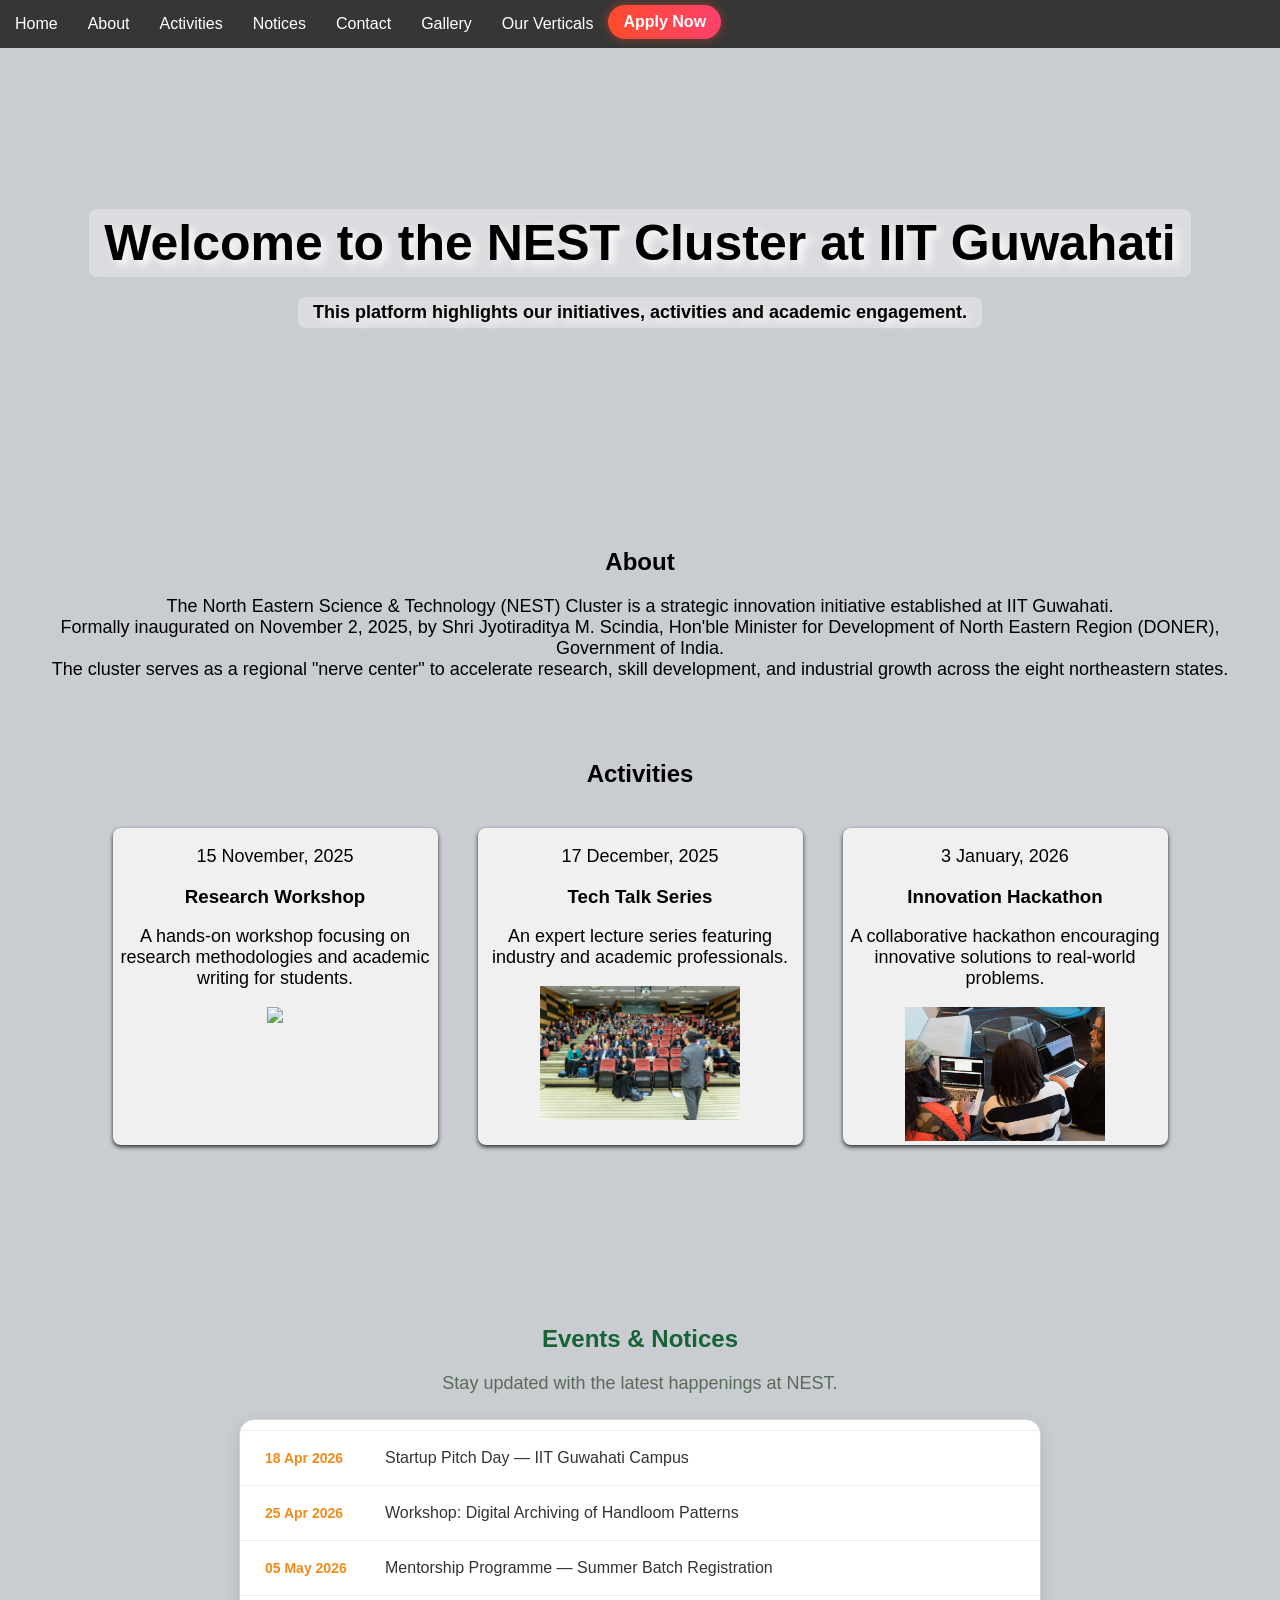
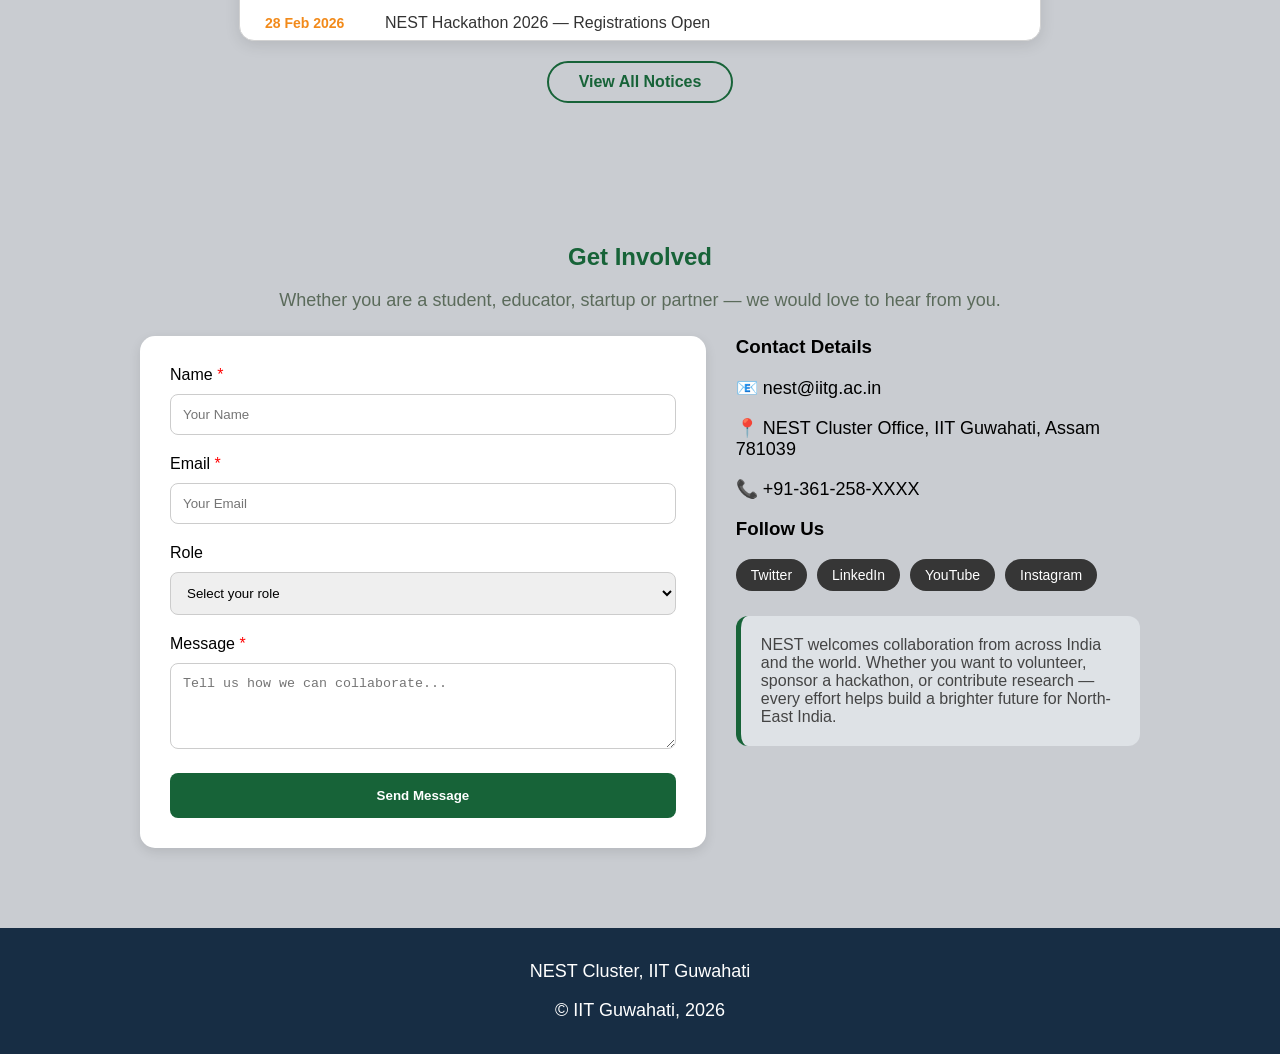
==== index.html @ 66fb21bc "Added Verticals page." ====
<!DOCTYPE html>
<html lang="en">

<head>
    <meta charset="UTF-8">
    <meta name="viewport" content="width=device-width, initial-scale=1.0">
    <title>NEST Cluster IIT Guwahati</title>
    <link rel="stylesheet" href="styles.css">
</head>

<body>
    <nav class="navbar">
        <ul>
            <li><a href="#home">Home</a></li>
            <li><a href="#about">About</a></li>
            <li><a href="#activities">Activities</a></li>
            <li><a href="#events-notices">Notices</a></li>
            <li><a href="#contact">Contact</a></li>
            <li><a href="gallery.html">Gallery</a></li>
            <li><a href="verticals.html">Our Verticals</a></li>
            <li><a href="apply.html" class="shining-nav-item">Apply Now</a></li>
        </ul>
    </nav>

    <div class="main">
        <section id="home">
            <h1 class="text-highlight">Welcome to the NEST Cluster at IIT Guwahati</h1>
            <p class="text-highlight">This platform highlights our initiatives, activities and academic engagement.</p>
        </section>

        <section id="about">
            <h2>About</h2>
            <p>The North Eastern Science & Technology (NEST) Cluster is a strategic innovation initiative established at
                IIT Guwahati. <br>Formally inaugurated on November 2, 2025, by Shri Jyotiraditya M. Scindia, Hon'ble
                Minister for Development of North Eastern Region (DONER), Government of India. <br>The cluster serves as
                a regional "nerve center" to accelerate research, skill development, and industrial growth across the
                eight northeastern states.</p>
        </section>

        <section id="activities">
            <h2>Activities</h2>
            <div class="card-container">
                <div class="card">
                    <p class="date">15 November, 2025</p>
                    <h3>Research Workshop</h3>
                    <p>A hands-on workshop focusing on research methodologies and academic writing for students.</p>
                    <img src="Images/research.jpg" class="photos">
                </div>

                <div class="card">
                    <p class="date">17 December, 2025</p>
                    <h3>Tech Talk Series</h3>
                    <p> An expert lecture series featuring industry and academic professionals.</p>
                    <img src="Images/tech-talk.jpg" class="photos">
                </div>

                <div class="card">
                    <p class="date">3 January, 2026</p>
                    <h3>Innovation Hackathon</h3>
                    <p>A collaborative hackathon encouraging innovative solutions to real-world problems.</p>
                    <img src="Images/hackathon.jpg" class="photos">
                </div>
            </div>
        </section>

        <section id="events-notices">
            <h2 style="color: #176338;">Events & Notices</h2>
            <p class="section-subtitle">Stay updated with the latest happenings at NEST.</p>

            <div class="notice-viewport">
                <ul class="notice-list-modern" id="scrolling-notices">
                    <li>
                        <span class="notice-date">10 Apr 2026</span>
                        <span class="notice-text">Scholarship for NE Students — Apply Now</span>
                    </li>
                    <li>
                        <span class="notice-date">18 Apr 2026</span>
                        <span class="notice-text">Startup Pitch Day — IIT Guwahati Campus</span>
                    </li>
                    <li>
                        <span class="notice-date">25 Apr 2026</span>
                        <span class="notice-text">Workshop: Digital Archiving of Handloom Patterns</span>
                    </li>
                    <li>
                        <span class="notice-date">05 May 2026</span>
                        <span class="notice-text">Mentorship Programme — Summer Batch Registration</span>
                    </li>
                    <li>
                        <span class="notice-date">28 Feb 2026</span>
                        <span class="notice-text">NEST Hackathon 2026 — Registrations Open</span>
                    </li>
                    <li>
                        <span class="notice-date">15 Mar 2026</span>
                        <span class="notice-text">Tech Talk: IoT for Flood Monitoring in Assam</span>
                    </li>
                </ul>
            </div>
            <a href="notices.html" class="primary-outline-btn">View All Notices</a>
        </section>

        <section id="contact">
            <h2 style="color: #176338;">Get Involved</h2>
            <p class="section-subtitle">Whether you are a student, educator, startup or partner — we would love to hear from you.</p>
            
            <div class="contact-grid">
                <form class="contact-form" onsubmit="handleContactSubmit(event)">
                    <label>Name <span style="color:red;">*</span></label>
                    <input type="text" name="name" required placeholder="Your Name" />

                    <label>Email <span style="color:red;">*</span></label>
                    <input type="email" name="email" required placeholder="Your Email" />

                    <label>Role</label>
                    <select name="role" required>
                        <option value="">Select your role</option>
                        <option>Student</option>
                        <option>Educator</option>
                        <option>NGO / Community</option>
                        <option>Startup</option>
                        <option>Government</option>
                    </select>

                    <label>Message <span style="color:red;">*</span></label>
                    <textarea name="message" rows="4" required placeholder="Tell us how we can collaborate..."></textarea>

                    <button type="submit" class="primary-btn">Send Message</button>
                    <p id="contact-success" class="contact-success" style="display:none;">
                        Thank you! We will get back to you soon.
                    </p>
                </form>

                <div class="contact-info">
                    <h3>Contact Details</h3>
                    <p>📧 nest@iitg.ac.in</p>
                    <p>📍 NEST Cluster Office, IIT Guwahati, Assam 781039</p>
                    <p>📞 +91-361-258-XXXX</p>

                    <h3>Follow Us</h3>
                    <div class="social-buttons">
                        <a href="#" class="chip">Twitter</a>
                        <a href="#" class="chip">LinkedIn</a>
                        <a href="#" class="chip">YouTube</a>
                        <a href="#" class="chip">Instagram</a>
                    </div>

                    <div class="contact-note">
                        NEST welcomes collaboration from across India and the world. Whether you want to volunteer, sponsor a hackathon, or contribute research — every effort helps build a brighter future for North-East India.
                    </div>
                </div>
            </div>
        </section>
    </div>

    <footer>
        <p>NEST Cluster, IIT Guwahati</p>
        <p>© IIT Guwahati, 2026</p>
    </footer>

    <script>
        // Form Logic
        function handleContactSubmit(event) {
            event.preventDefault();
            document.getElementById('contact-success').style.display = 'block';
            event.target.reset();
        }

        // Scroll Logic
        const noticeList = document.getElementById('scrolling-notices');
        let scrollPos = 0;

        function scrollNotices() {
            scrollPos++;
            if (scrollPos >= noticeList.firstElementChild.offsetHeight) {
                noticeList.appendChild(noticeList.firstElementChild);
                scrollPos = 0;
            }
            noticeList.style.transform = `translateY(-${scrollPos}px)`;
            requestAnimationFrame(scrollNotices);
        }
        
        // Start scrolling after 1 second
        setTimeout(scrollNotices, 1000);
    </script>
</body>

</html>
---- styles.css ----
/* --- ORIGINAL THEME --- */
body {
    margin: 0;
    padding: 0;
    text-align: center;
    background-color: #C9CCD1;
    font-family: 'Gill Sans', 'Gill Sans MT', Calibri, 'Trebuchet MS', sans-serif;
}

.navbar ul {
    list-style-type: none;
    background-color: #363636;
    padding: 0;
    margin: 0;
    overflow: hidden;
}

.navbar a {
    color: white;
    text-decoration: none;
    padding: 15px;
    display: block;
    text-align: center;
}

.navbar a:hover {
    background-color: black;
}

.navbar li {
    float: left;
}

html {
    scroll-behavior: smooth;
}

h1 {
    font-size: 50px;
}

.main {
    margin: 20px
}

/* --- CARDS --- */
.card-container {
    display: flex;
    justify-content: center;
    flex-wrap: wrap;
    margin-top: 10px;
}

.card {
    width: 325px;
    background-color: #f0f0f0;
    border-radius: 8px;
    overflow: hidden;
    box-shadow: 0px 2px 4px rgba(0, 0, 0, 0.8);
    margin: 20px;
}

.photos {
    width: 200px;
}

#home {
    background-image: url("https://encrypted-tbn0.gstatic.com/images?q=tbn:ANd9GcS9HWuHs7RYgUCAT8Gw0vcCjQLKHN6cY7HfRg&s");
    background-size: cover;
    width: 100%;
    height: 400px;
    text-shadow: 5px 4px 8px white;
    font-weight: bolder;
    display: flex;
    flex-direction: column;
    justify-content: center;
}

footer {
    background-color: #172d44;
    color: white;
    padding: 15px 0;
    margin-top: 40px;
}

.text-highlight {
    background: rgba(255, 255, 255, 0.3);
    border-radius: 8px;
    width: fit-content;
    margin: 10px auto;
    padding: 5px 15px;
}

section {
    margin-bottom: 80px;
}

p {
    font-size: 18px;
}

/* --- SHINING BUTTON --- */
.shining-nav-item {
    background: linear-gradient(90deg, #ff4b2b, #ff416c);
    color: white !important;
    padding: 8px 15px !important;
    border-radius: 20px;
    font-weight: bold;
    position: relative;
    overflow: hidden;
    display: inline-block;
    box-shadow: 0 0 10px rgba(255, 75, 43, 0.5);
    margin-top: 5px;
}

.shining-nav-item::after {
    content: "";
    position: absolute;
    top: -50%;
    left: -100%;
    width: 50%;
    height: 200%;
    background: rgba(255, 255, 255, 0.6);
    transform: rotate(30deg);
    animation: nav-shine 2.5s infinite;
}

@keyframes nav-shine {
    0% { left: -100%; }
    20% { left: 150%; }
    100% { left: 150%; }
}

/* --- SCROLLING NOTICE BOARD --- */
#events-notices {
    padding: 60px 20px;
}

.section-subtitle {
    color: #5b6b5b;
    margin-bottom: 25px;
}

.notice-viewport {
    max-width: 800px;
    height: 220px;
    margin: 0 auto;
    background: white;
    border-radius: 15px;
    overflow: hidden;
    border: 1px solid #d1d1d1;
    box-shadow: 0 4px 15px rgba(0,0,0,0.1);
}

.notice-list-modern {
    list-style: none;
    margin: 0;
    padding: 0;
}

.notice-list-modern li {
    display: flex;
    padding: 18px 25px;
    border-bottom: 1px solid #f0f0f0;
    align-items: center;
}

.notice-date {
    min-width: 100px;
    font-weight: bold;
    color: #f28a1a;
    font-size: 14px;
    text-align: left;
}

.notice-text {
    flex: 1;
    text-align: left;
    color: #333;
    margin-left: 20px;
}

.primary-outline-btn {
    display: inline-block;
    margin-top: 20px;
    padding: 10px 30px;
    border: 2px solid #176338;
    color: #176338;
    text-decoration: none;
    border-radius: 25px;
    font-weight: bold;
    transition: 0.3s;
}

.primary-outline-btn:hover {
    background: #176338;
    color: white;
}

/* --- MODERN CONTACT GRID --- */
.contact-grid {
    max-width: 1000px;
    margin: 0 auto;
    display: grid;
    grid-template-columns: 1.4fr 1fr;
    gap: 30px;
    text-align: left;
}

@media (max-width: 768px) {
    .contact-grid { grid-template-columns: 1fr; }
}

.contact-form {
    background: white;
    padding: 30px;
    border-radius: 15px;
    box-shadow: 0 4px 12px rgba(0,0,0,0.1);
}

.contact-form input, .contact-form select, .contact-form textarea {
    width: 100%;
    padding: 12px;
    margin: 10px 0 20px 0;
    border: 1px solid #ccc;
    border-radius: 8px;
    box-sizing: border-box;
}

.primary-btn {
    width: 100%;
    padding: 15px;
    background: #176338;
    color: white;
    border: none;
    border-radius: 8px;
    font-weight: bold;
    cursor: pointer;
}

.contact-info h3 { margin-top: 0; }

.social-buttons { display: flex; gap: 10px; margin: 15px 0; flex-wrap: wrap; }

.chip {
    padding: 8px 15px;
    background: #363636;
    color: white;
    border-radius: 20px;
    text-decoration: none;
    font-size: 14px;
}

.contact-note {
    background: #dee2e6;
    padding: 20px;
    border-radius: 12px;
    margin-top: 25px;
    border-left: 5px solid #176338;
    color: #444;
}
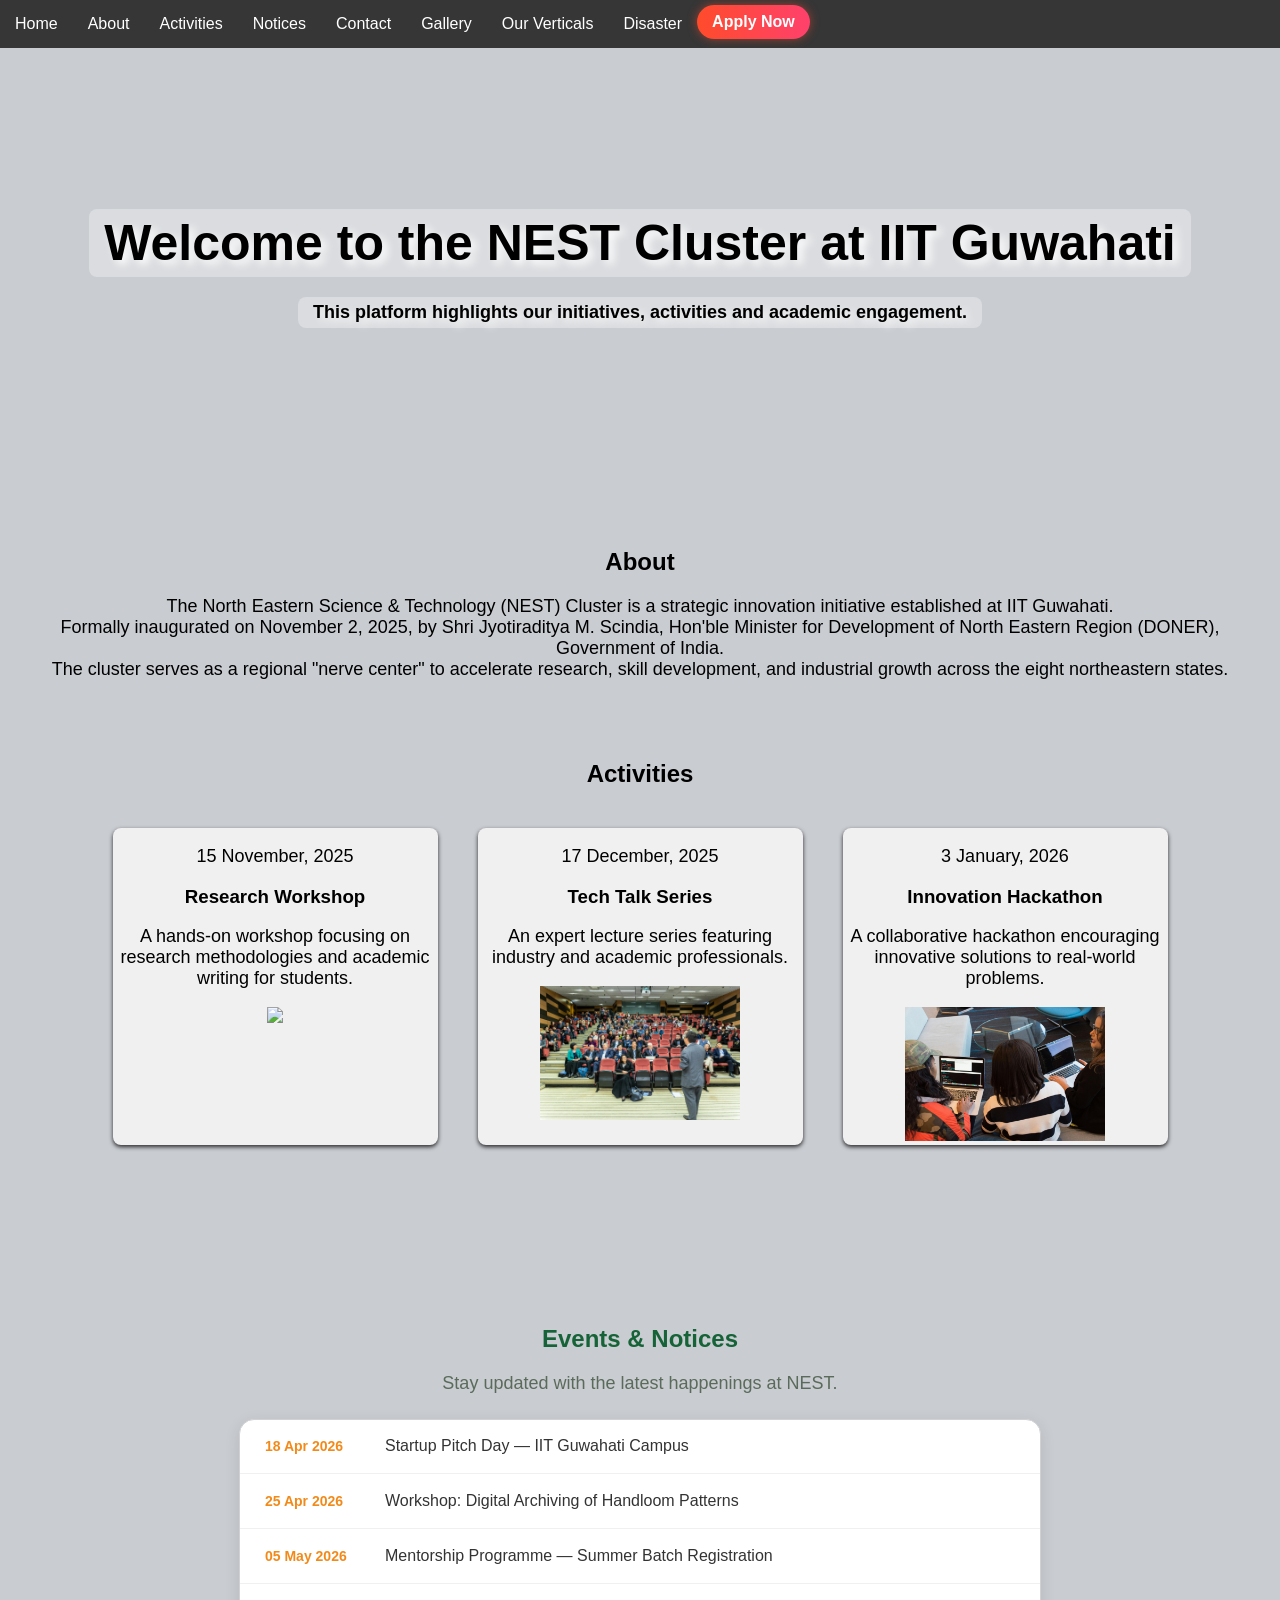
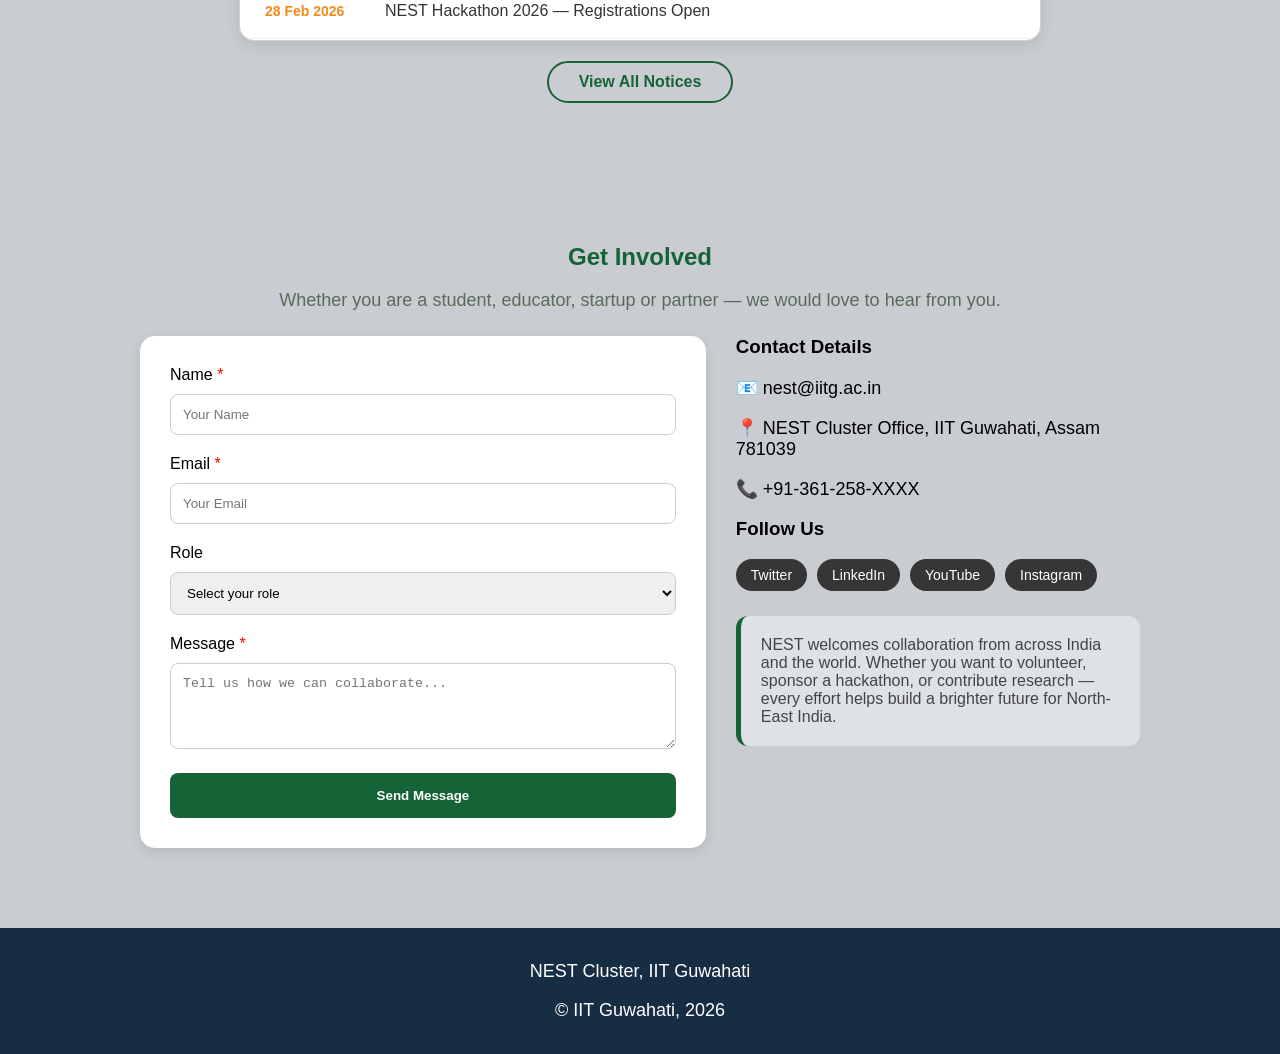
==== commit ec385b5d: "Added Disaster page" ====
--- a/index.html
+++ b/index.html
@@ -18,6 +18,7 @@
             <li><a href="#contact">Contact</a></li>
             <li><a href="gallery.html">Gallery</a></li>
             <li><a href="verticals.html">Our Verticals</a></li>
+            <li><a href="disaster.html">Disaster</a></li>
             <li><a href="apply.html" class="shining-nav-item">Apply Now</a></li>
         </ul>
     </nav>
@@ -184,3 +185,4 @@
 </body>
 
 </html>
+
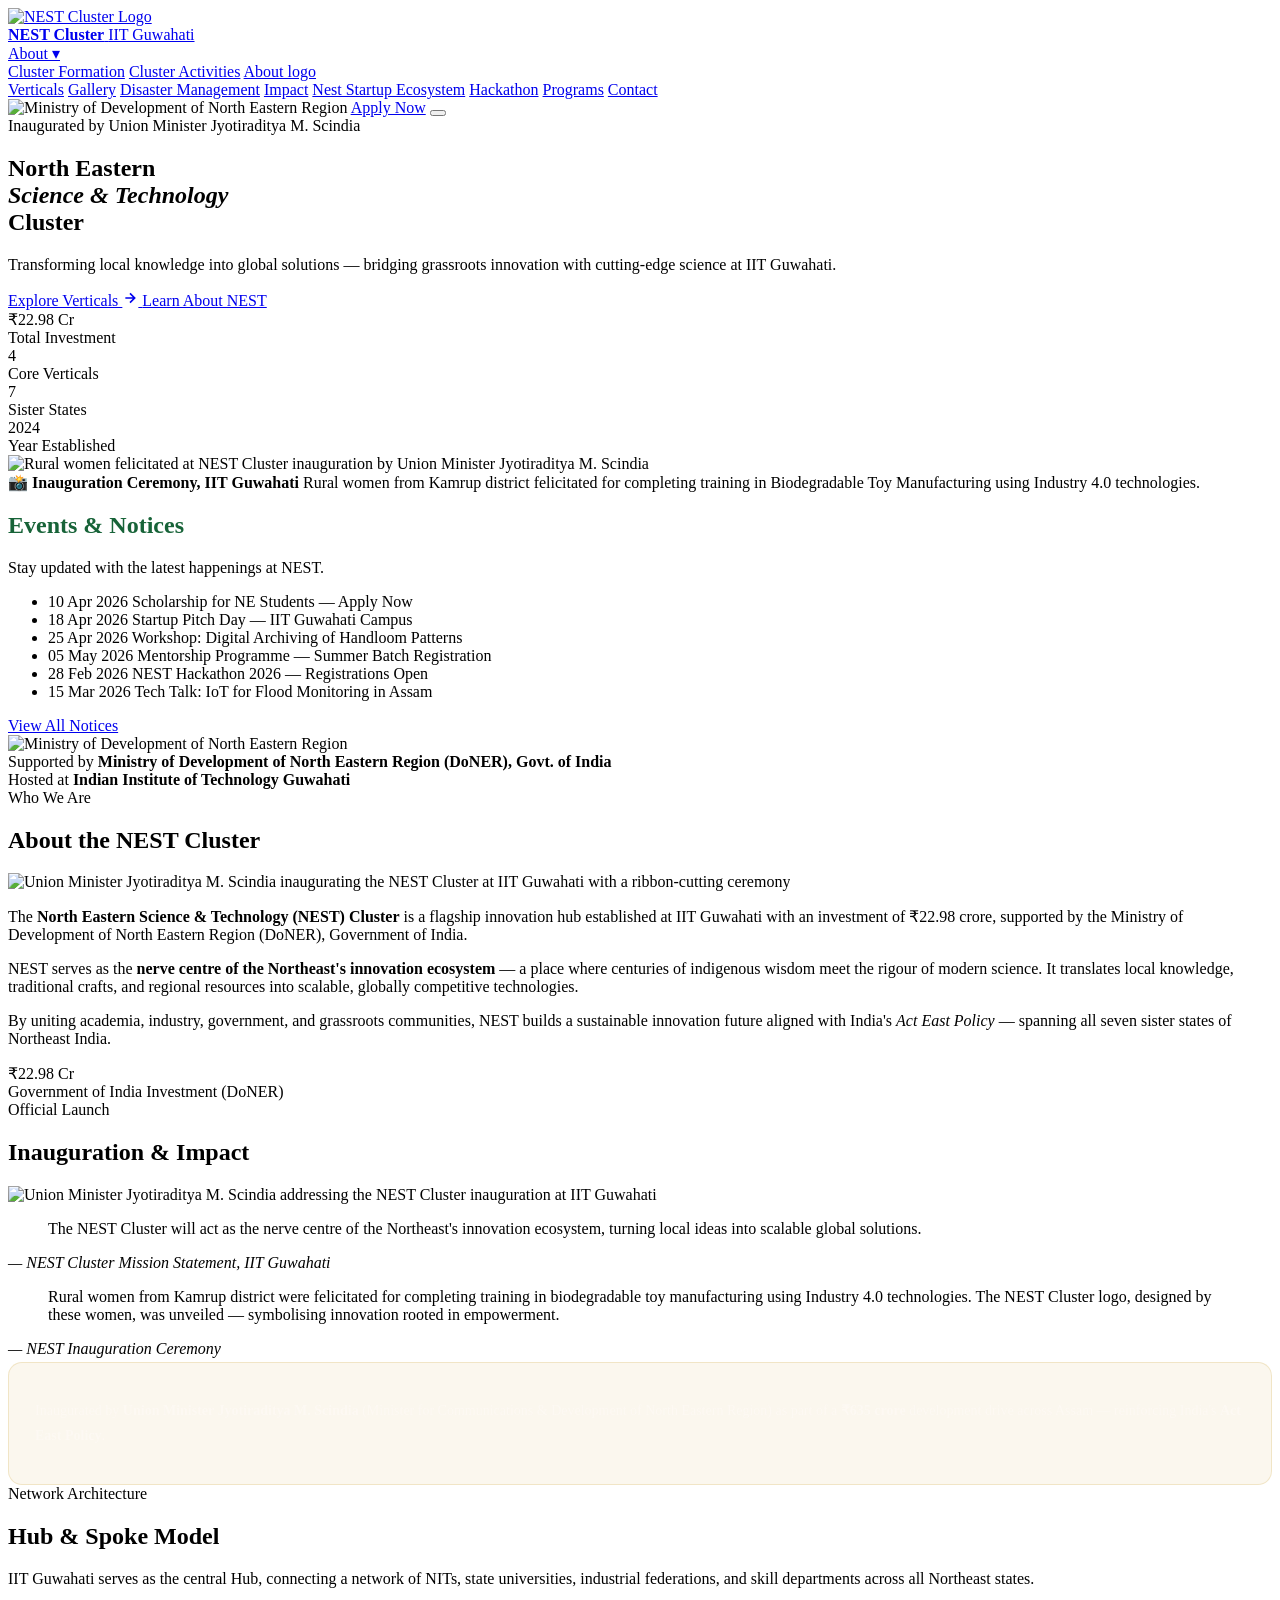
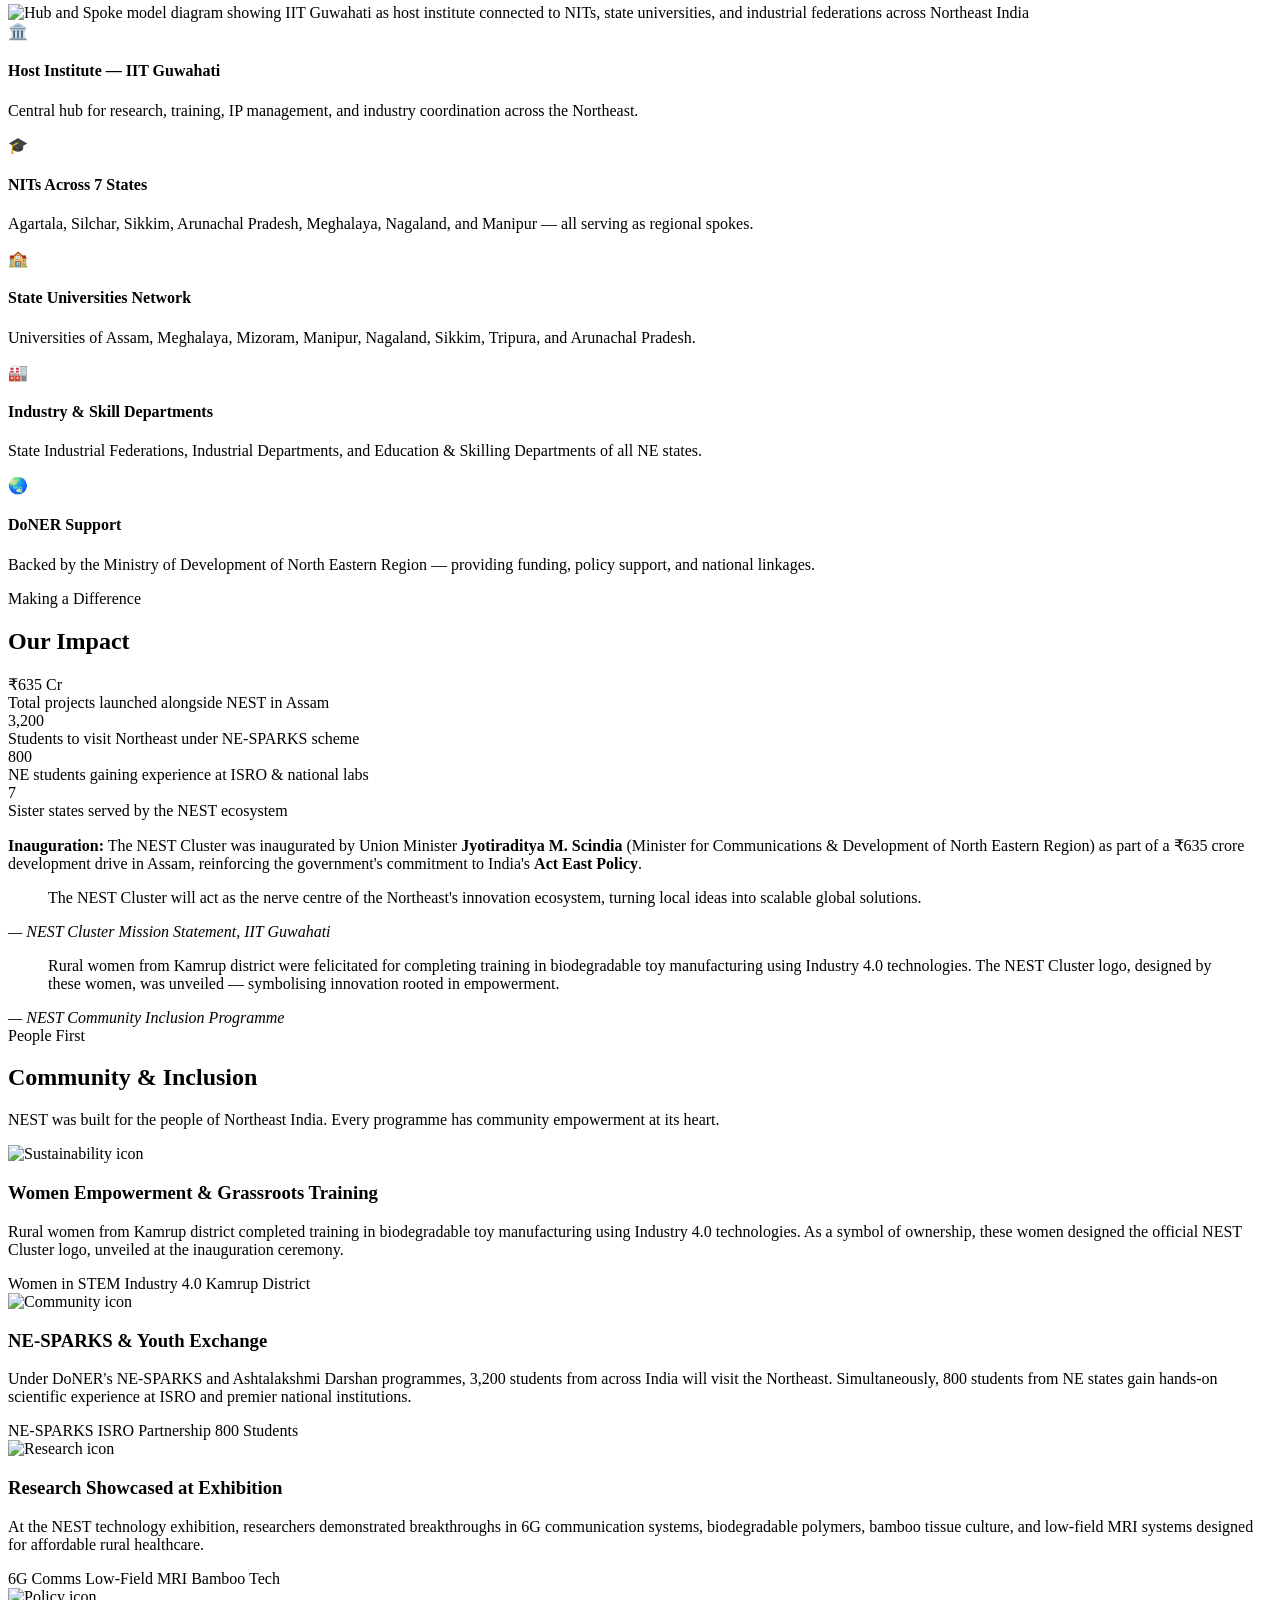
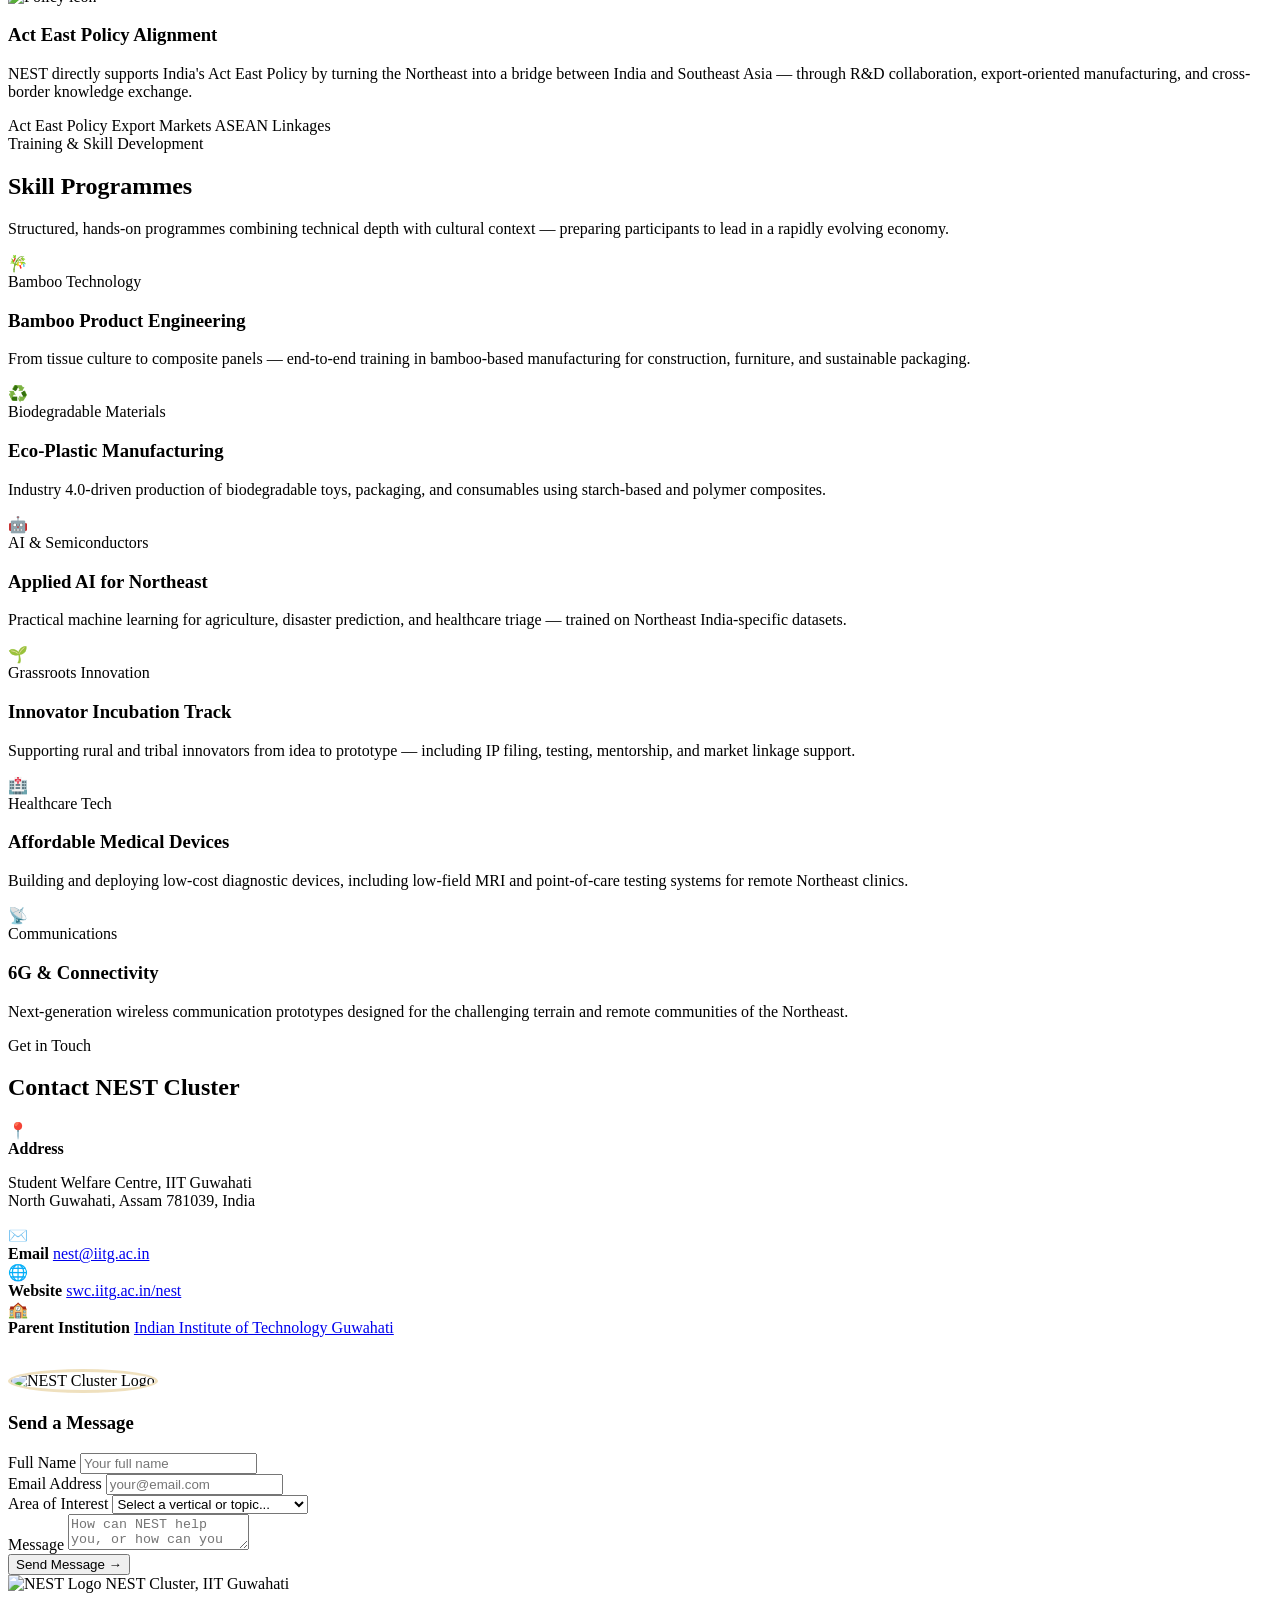
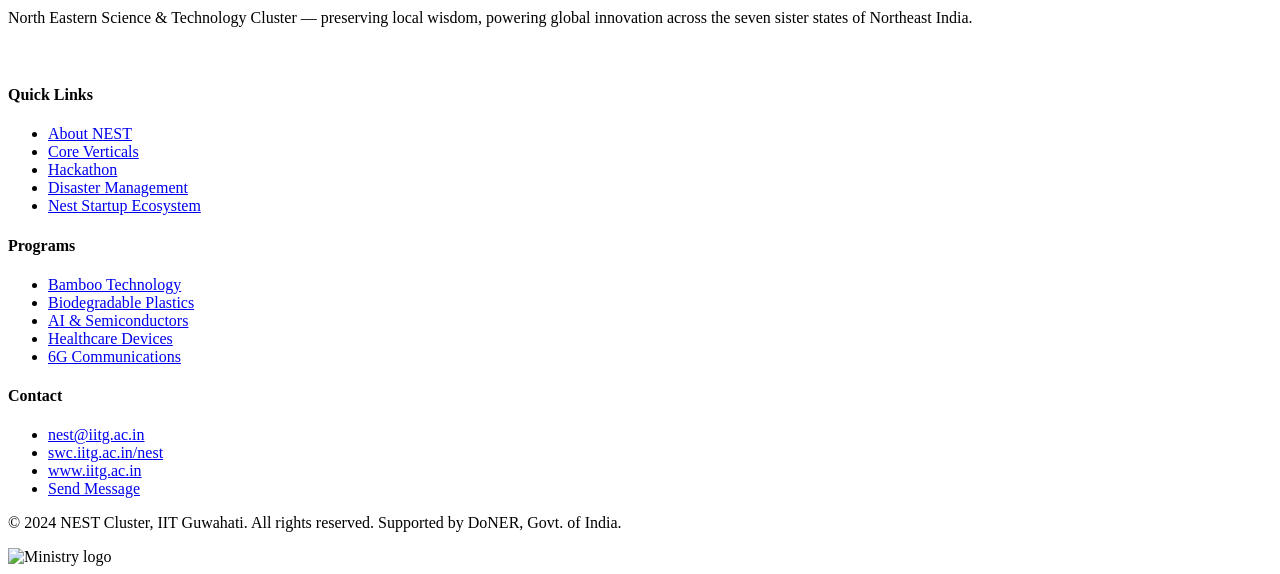
==== commit c5fd2b50: "Update print statement from 'Hello' to 'Goodbye'" ====
--- a/index.html
+++ b/index.html
@@ -1,69 +1,133 @@
 <!DOCTYPE html>
 <html lang="en">
-
 <head>
-    <meta charset="UTF-8">
-    <meta name="viewport" content="width=device-width, initial-scale=1.0">
-    <title>NEST Cluster IIT Guwahati</title>
-    <link rel="stylesheet" href="styles.css">
+  <meta charset="UTF-8"/>
+  <meta name="viewport" content="width=device-width, initial-scale=1.0"/>
+  <title>NEST Cluster | North Eastern Science &amp; Technology Cluster — IIT Guwahati</title>
+  <meta name="description" content="North Eastern Science & Technology (NEST) Cluster at IIT Guwahati — bridging grassroots innovation with cutting-edge science across the seven sister states."/>
+
+  <!-- Fonts -->
+  <link rel="preconnect" href="https://fonts.googleapis.com"/>
+  <link href="https://fonts.googleapis.com/css2?family=Syne:wght@400;500;600;700;800&family=DM+Sans:ital,wght@0,300;0,400;0,500;1,300&display=swap" rel="stylesheet"/>
+
+  <!-- Favicon -->
+  <link rel="icon" type="image/jpeg" href="images/logo.jpg"/>
+
+  <!-- Stylesheet -->
+  <link rel="stylesheet" href="style.css"/>
 </head>
-
 <body>
-    <nav class="navbar">
-        <ul>
-            <li><a href="#home">Home</a></li>
-            <li><a href="#about">About</a></li>
-            <li><a href="#activities">Activities</a></li>
-            <li><a href="#events-notices">Notices</a></li>
-            <li><a href="#contact">Contact</a></li>
-            <li><a href="gallery.html">Gallery</a></li>
-            <li><a href="verticals.html">Our Verticals</a></li>
-            <li><a href="disaster.html">Disaster</a></li>
-            <li><a href="apply.html" class="shining-nav-item">Apply Now</a></li>
-        </ul>
-    </nav>
-
-    <div class="main">
-        <section id="home">
-            <h1 class="text-highlight">Welcome to the NEST Cluster at IIT Guwahati</h1>
-            <p class="text-highlight">This platform highlights our initiatives, activities and academic engagement.</p>
-        </section>
-
-        <section id="about">
-            <h2>About</h2>
-            <p>The North Eastern Science & Technology (NEST) Cluster is a strategic innovation initiative established at
-                IIT Guwahati. <br>Formally inaugurated on November 2, 2025, by Shri Jyotiraditya M. Scindia, Hon'ble
-                Minister for Development of North Eastern Region (DONER), Government of India. <br>The cluster serves as
-                a regional "nerve center" to accelerate research, skill development, and industrial growth across the
-                eight northeastern states.</p>
-        </section>
-
-        <section id="activities">
-            <h2>Activities</h2>
-            <div class="card-container">
-                <div class="card">
-                    <p class="date">15 November, 2025</p>
-                    <h3>Research Workshop</h3>
-                    <p>A hands-on workshop focusing on research methodologies and academic writing for students.</p>
-                    <img src="Images/research.jpg" class="photos">
-                </div>
-
-                <div class="card">
-                    <p class="date">17 December, 2025</p>
-                    <h3>Tech Talk Series</h3>
-                    <p> An expert lecture series featuring industry and academic professionals.</p>
-                    <img src="Images/tech-talk.jpg" class="photos">
-                </div>
-
-                <div class="card">
-                    <p class="date">3 January, 2026</p>
-                    <h3>Innovation Hackathon</h3>
-                    <p>A collaborative hackathon encouraging innovative solutions to real-world problems.</p>
-                    <img src="Images/hackathon.jpg" class="photos">
-                </div>
-            </div>
-        </section>
-
+
+<header class="navbar" id="navbar">
+  <a href="index.html" class="navbar-brand">
+    <img src="images/logo.jpg" alt="NEST Cluster Logo" class="navbar-logo"/>
+    <div class="navbar-title">
+      <strong>NEST Cluster</strong>
+      <span>IIT Guwahati</span>
+    </div>
+  </a>
+
+  <nav class="navbar-links">
+    <div class="dropdown">
+      <a href="about.html" class="dropbtn">About ▾</a>
+      <div class="dropdown-content">
+        <a href="cluster_formation.html">Cluster Formation</a>
+        <a href="cluster_activities.html">Cluster Activities</a>
+        <a href="logo.html">About logo</a>
+      </div>
+    </div>
+    <a href="verticals.html">Verticals</a>
+    <a href="gallery.html">Gallery</a>
+    <a href="disaster.html">Disaster Management</a>
+    <a href="#impact">Impact</a>
+    <a href="nest-startup-ecosystem.html">Nest Startup Ecosystem</a>
+    <a href="nest-hackathon.html">Hackathon</a>
+    <a href="#programs">Programs</a>
+    <a href="#contact">Contact</a>
+  </nav>
+
+  <div class="navbar-actions">
+    <img src="images/banner.png" alt="Ministry of Development of North Eastern Region" class="navbar-ministry"/>
+    <a href="apply.html" class="navbar-apply">Apply Now</a>
+    <button class="hamburger" aria-label="Menu">
+      <span></span><span></span><span></span>
+    </button>
+  </div>
+</header>
+
+<div class="mobile-menu" id="mobile-menu" style="display:none; position:fixed; top:72px; left:0; right:0; background:rgba(13,51,32,0.98); z-index:199; padding:24px; border-bottom:1px solid rgba(201,153,42,0.2);">
+  <nav style="display:flex; flex-direction:column; gap:18px;">
+    <a href="about.html"        style="color:rgba(253,250,245,0.8); font-size:15px; text-decoration:none;">About</a>
+    <a href="verticals.html"    style="color:rgba(253,250,245,0.8); font-size:15px; text-decoration:none;">Verticals</a>
+    <a href="nest-hackathon.html" style="color:rgba(253,250,245,0.8); font-size:15px; text-decoration:none;">Hackathon</a>
+    <a href="disaster.html"    style="color:rgba(253,250,245,0.8); font-size:15px; text-decoration:none;">Disaster Management</a>
+    <a href="nest-startup-ecosystem.html"    style="color:rgba(253,250,245,0.8); font-size:15px; text-decoration:none;">Startup Ecosystem</a>
+    <a href="#programs"     style="color:rgba(253,250,245,0.8); font-size:15px; text-decoration:none;">Programs</a>
+    <a href="#contact"      style="color:rgba(253,250,245,0.8); font-size:15px; text-decoration:none;">Contact</a>
+  </nav>
+</div>
+
+<section class="hero" id="home">
+  <div class="hero-bg"></div>
+  <div class="hero-glow hero-glow--1"></div>
+  <div class="hero-glow hero-glow--2"></div>
+
+  <div class="hero-content container">
+    <!-- Left Text -->
+    <div class="hero-text">
+      <div class="hero-badge">
+        <div class="hero-badge-dot"></div>
+        Inaugurated by Union Minister Jyotiraditya M. Scindia
+      </div>
+
+      <h1>
+        North Eastern<br/>
+        <em>Science &amp; Technology</em><br/>
+        Cluster
+      </h1>
+
+      <p class="hero-sub">
+        Transforming local knowledge into global solutions — bridging grassroots innovation with cutting-edge science at IIT Guwahati.
+      </p>
+
+      <div class="hero-actions">
+        <a href="verticals.html" class="btn btn--primary">
+          Explore Verticals
+          <svg width="16" height="16" viewBox="0 0 24 24" fill="none" stroke="currentColor" stroke-width="2.5"><path d="M5 12h14M12 5l7 7-7 7"/></svg>
+        </a>
+        <a href="about.html" class="btn btn--outline">Learn About NEST</a>
+      </div>
+
+      <div class="hero-stats">
+        <div>
+          <div class="hero-stat-num">₹22.98 Cr</div>
+          <div class="hero-stat-lbl">Total Investment</div>
+        </div>
+        <div>
+          <div class="hero-stat-num">4</div>
+          <div class="hero-stat-lbl">Core Verticals</div>
+        </div>
+        <div>
+          <div class="hero-stat-num">7</div>
+          <div class="hero-stat-lbl">Sister States</div>
+        </div>
+        <div>
+          <div class="hero-stat-num">2024</div>
+          <div class="hero-stat-lbl">Year Established</div>
+        </div>
+      </div>
+    </div>
+        
+
+
+    <div class="hero-image-panel">
+      <img src="images/hero-bg.jpg" alt="Rural women felicitated at NEST Cluster inauguration by Union Minister Jyotiraditya M. Scindia" class="hero-inauguration-img"/>
+      <div class="hero-img-caption">
+        <strong>📸 Inauguration Ceremony, IIT Guwahati</strong>
+        Rural women from Kamrup district felicitated for completing training in Biodegradable Toy Manufacturing using Industry 4.0 technologies.
+      </div>
+    </div>
+    
         <section id="events-notices">
             <h2 style="color: #176338;">Events & Notices</h2>
             <p class="section-subtitle">Stay updated with the latest happenings at NEST.</p>
@@ -99,90 +163,459 @@
             <a href="notices.html" class="primary-outline-btn">View All Notices</a>
         </section>
 
-        <section id="contact">
-            <h2 style="color: #176338;">Get Involved</h2>
-            <p class="section-subtitle">Whether you are a student, educator, startup or partner — we would love to hear from you.</p>
-            
-            <div class="contact-grid">
-                <form class="contact-form" onsubmit="handleContactSubmit(event)">
-                    <label>Name <span style="color:red;">*</span></label>
-                    <input type="text" name="name" required placeholder="Your Name" />
-
-                    <label>Email <span style="color:red;">*</span></label>
-                    <input type="email" name="email" required placeholder="Your Email" />
-
-                    <label>Role</label>
-                    <select name="role" required>
-                        <option value="">Select your role</option>
-                        <option>Student</option>
-                        <option>Educator</option>
-                        <option>NGO / Community</option>
-                        <option>Startup</option>
-                        <option>Government</option>
-                    </select>
-
-                    <label>Message <span style="color:red;">*</span></label>
-                    <textarea name="message" rows="4" required placeholder="Tell us how we can collaborate..."></textarea>
-
-                    <button type="submit" class="primary-btn">Send Message</button>
-                    <p id="contact-success" class="contact-success" style="display:none;">
-                        Thank you! We will get back to you soon.
-                    </p>
-                </form>
-
-                <div class="contact-info">
-                    <h3>Contact Details</h3>
-                    <p>📧 nest@iitg.ac.in</p>
-                    <p>📍 NEST Cluster Office, IIT Guwahati, Assam 781039</p>
-                    <p>📞 +91-361-258-XXXX</p>
-
-                    <h3>Follow Us</h3>
-                    <div class="social-buttons">
-                        <a href="#" class="chip">Twitter</a>
-                        <a href="#" class="chip">LinkedIn</a>
-                        <a href="#" class="chip">YouTube</a>
-                        <a href="#" class="chip">Instagram</a>
-                    </div>
-
-                    <div class="contact-note">
-                        NEST welcomes collaboration from across India and the world. Whether you want to volunteer, sponsor a hackathon, or contribute research — every effort helps build a brighter future for North-East India.
-                    </div>
-                </div>
-            </div>
-        </section>
-    </div>
-
-    <footer>
-        <p>NEST Cluster, IIT Guwahati</p>
-        <p>© IIT Guwahati, 2026</p>
-    </footer>
-
-    <script>
-        // Form Logic
-        function handleContactSubmit(event) {
-            event.preventDefault();
-            document.getElementById('contact-success').style.display = 'block';
-            event.target.reset();
-        }
-
-        // Scroll Logic
-        const noticeList = document.getElementById('scrolling-notices');
-        let scrollPos = 0;
-
-        function scrollNotices() {
-            scrollPos++;
-            if (scrollPos >= noticeList.firstElementChild.offsetHeight) {
-                noticeList.appendChild(noticeList.firstElementChild);
-                scrollPos = 0;
-            }
-            noticeList.style.transform = `translateY(-${scrollPos}px)`;
-            requestAnimationFrame(scrollNotices);
-        }
-        
-        // Start scrolling after 1 second
-        setTimeout(scrollNotices, 1000);
-    </script>
+  </div>
+</section>
+
+
+<div class="ministry-bar">
+  <div class="container">
+    <img src="images/banner.png" alt="Ministry of Development of North Eastern Region"/>
+    <div class="ministry-bar-text">
+      Supported by <strong>Ministry of Development of North Eastern Region (DoNER), Govt. of India</strong><br/>
+      Hosted at <strong>Indian Institute of Technology Guwahati</strong>
+    </div>
+  </div>
+</div>
+
+<section class="section section--cream" id="about">
+  <div class="container">
+    <div class="reveal">
+      <div class="section-label">Who We Are</div>
+      <h2 class="section-title">About the NEST Cluster</h2>
+    </div>
+
+    <div class="about-grid">
+      <div class="about-img-wrap reveal">
+        <img src="images/about.jpg" alt="Union Minister Jyotiraditya M. Scindia inaugurating the NEST Cluster at IIT Guwahati with a ribbon-cutting ceremony"/>
+      </div>
+
+      <div class="about-text reveal">
+        <p>
+          The <strong>North Eastern Science &amp; Technology (NEST) Cluster</strong> is a flagship innovation hub established at IIT Guwahati with an investment of ₹22.98 crore, supported by the Ministry of Development of North Eastern Region (DoNER), Government of India.
+        </p>
+        <p>
+          NEST serves as the <strong>nerve centre of the Northeast's innovation ecosystem</strong> — a place where centuries of indigenous wisdom meet the rigour of modern science. It translates local knowledge, traditional crafts, and regional resources into scalable, globally competitive technologies.
+        </p>
+        <p>
+          By uniting academia, industry, government, and grassroots communities, NEST builds a sustainable innovation future aligned with India's <em>Act East Policy</em> — spanning all seven sister states of Northeast India.
+        </p>
+        <div class="about-highlight">
+          <div>
+            <div class="about-highlight-amount">₹22.98 Cr</div>
+            <div class="about-highlight-label">Government of India Investment (DoNER)</div>
+          </div>
+        </div>
+      </div>
+    </div>
+  </div>
+</section>
+
+<section class="section section--dark" id="inauguration" style="padding-top:0;">
+  <div class="container">
+    <div class="reveal">
+      <div class="section-label">Official Launch</div>
+      <h2 class="section-title section-title--light">Inauguration &amp; Impact</h2>
+    </div>
+
+    <div class="inauguration-grid">
+      <div class="reveal">
+        <img src="images/research.jpg" alt="Union Minister Jyotiraditya M. Scindia addressing the NEST Cluster inauguration at IIT Guwahati" class="inauguration-img"/>
+      </div>
+
+      <div class="inauguration-quotes">
+        <div class="quote-card reveal">
+          <blockquote>
+            The NEST Cluster will act as the nerve centre of the Northeast's innovation ecosystem, turning local ideas into scalable global solutions.
+          </blockquote>
+          <cite>— NEST Cluster Mission Statement, IIT Guwahati</cite>
+        </div>
+
+        <div class="quote-card reveal">
+          <blockquote>
+            Rural women from Kamrup district were felicitated for completing training in biodegradable toy manufacturing using Industry 4.0 technologies. The NEST Cluster logo, designed by these women, was unveiled — symbolising innovation rooted in empowerment.
+          </blockquote>
+          <cite>— NEST Inauguration Ceremony</cite>
+        </div>
+
+        <div class="reveal" style="background:rgba(201,153,42,0.08); border:1px solid rgba(201,153,42,0.2); border-radius:14px; padding:22px 26px; margin-top:4px;">
+          <p style="font-size:14px; color:rgba(253,250,245,0.7); line-height:1.75;">
+            Inaugurated by <strong style="color:var(--white);">Union Minister Jyotiraditya M. Scindia</strong> (Minister for Communications &amp; Development of North Eastern Region) as part of a <strong style="color:var(--gold-light);">₹635 crore</strong> development drive across Assam — reinforcing India's <strong style="color:var(--white);">Act East Policy</strong>.
+          </p>
+        </div>
+      </div>
+    </div>
+  </div>
+</section>
+
+<section class="section section--white" id="disaster.html">
+  <div class="container">
+    <div class="reveal">
+      <div class="section-label">Network Architecture</div>
+      <h2 class="section-title">Hub &amp; Spoke Model</h2>
+      <p class="section-desc">IIT Guwahati serves as the central Hub, connecting a network of NITs, state universities, industrial federations, and skill departments across all Northeast states.</p>
+    </div>
+
+    <div class="hub-layout">
+      <div class="reveal">
+        <img src="images/impact.jpg" alt="Hub and Spoke model diagram showing IIT Guwahati as host institute connected to NITs, state universities, and industrial federations across Northeast India" class="hub-img"/>
+      </div>
+
+      <div class="hub-points">
+        <div class="hub-point reveal">
+          <div class="hub-point-icon">🏛️</div>
+          <div class="hub-point-text">
+            <h4>Host Institute — IIT Guwahati</h4>
+            <p>Central hub for research, training, IP management, and industry coordination across the Northeast.</p>
+          </div>
+        </div>
+        <div class="hub-point reveal">
+          <div class="hub-point-icon">🎓</div>
+          <div class="hub-point-text">
+            <h4>NITs Across 7 States</h4>
+            <p>Agartala, Silchar, Sikkim, Arunachal Pradesh, Meghalaya, Nagaland, and Manipur — all serving as regional spokes.</p>
+          </div>
+        </div>
+        <div class="hub-point reveal">
+          <div class="hub-point-icon">🏫</div>
+          <div class="hub-point-text">
+            <h4>State Universities Network</h4>
+            <p>Universities of Assam, Meghalaya, Mizoram, Manipur, Nagaland, Sikkim, Tripura, and Arunachal Pradesh.</p>
+          </div>
+        </div>
+        <div class="hub-point reveal">
+          <div class="hub-point-icon">🏭</div>
+          <div class="hub-point-text">
+            <h4>Industry &amp; Skill Departments</h4>
+            <p>State Industrial Federations, Industrial Departments, and Education &amp; Skilling Departments of all NE states.</p>
+          </div>
+        </div>
+        <div class="hub-point reveal">
+          <div class="hub-point-icon">🌏</div>
+          <div class="hub-point-text">
+            <h4>DoNER Support</h4>
+            <p>Backed by the Ministry of Development of North Eastern Region — providing funding, policy support, and national linkages.</p>
+          </div>
+        </div>
+      </div>
+    </div>
+  </div>
+</section>
+
+<section class="section impact-section" id="impact">
+  <div class="container">
+    <div class="reveal">
+      <div class="section-label impact-label">Making a Difference</div>
+      <h2 class="section-title impact-title">Our Impact</h2>
+    </div>
+
+    <div class="impact-grid">
+      <div class="impact-left">
+        <div class="impact-stats-grid">
+          <div class="impact-stat-card reveal">
+            <div class="impact-stat-num">₹635 Cr</div>
+            <div class="impact-stat-lbl">Total projects launched alongside NEST in Assam</div>
+          </div>
+          <div class="impact-stat-card reveal">
+            <div class="impact-stat-num">3,200</div>
+            <div class="impact-stat-lbl">Students to visit Northeast under NE-SPARKS scheme</div>
+          </div>
+          <div class="impact-stat-card reveal">
+            <div class="impact-stat-num">800</div>
+            <div class="impact-stat-lbl">NE students gaining experience at ISRO &amp; national labs</div>
+          </div>
+          <div class="impact-stat-card reveal">
+            <div class="impact-stat-num">7</div>
+            <div class="impact-stat-lbl">Sister states served by the NEST ecosystem</div>
+          </div>
+        </div>
+
+        <div class="impact-inaug-note reveal">
+          <p><strong>Inauguration:</strong> The NEST Cluster was inaugurated by Union Minister <strong>Jyotiraditya M. Scindia</strong> (Minister for Communications &amp; Development of North Eastern Region) as part of a ₹635 crore development drive in Assam, reinforcing the government's commitment to India's <strong>Act East Policy</strong>.</p>
+        </div>
+      </div>
+
+      <div class="impact-right">
+        <div class="impact-quote-card reveal">
+          <blockquote>
+            The NEST Cluster will act as the nerve centre of the Northeast's innovation ecosystem, turning local ideas into scalable global solutions.
+          </blockquote>
+          <cite>— NEST Cluster Mission Statement, IIT Guwahati</cite>
+        </div>
+
+        <div class="impact-quote-card reveal">
+          <blockquote>
+            Rural women from Kamrup district were felicitated for completing training in biodegradable toy manufacturing using Industry 4.0 technologies. The NEST Cluster logo, designed by these women, was unveiled — symbolising innovation rooted in empowerment.
+          </blockquote>
+          <cite>— NEST Community Inclusion Programme</cite>
+        </div>
+      </div>
+    </div>
+  </div>
+</section>
+
+
+<section class="section section--cream" id="community">
+  <div class="container">
+    <div class="reveal">
+      <div class="section-label">People First</div>
+      <h2 class="section-title">Community &amp; Inclusion</h2>
+      <p class="section-desc">NEST was built for the people of Northeast India. Every programme has community empowerment at its heart.</p>
+    </div>
+
+    <div class="community-grid">
+      <div class="community-card reveal">
+        <img src="images/icon1.png" alt="Sustainability icon" class="community-card-icon"/>
+        <h3>Women Empowerment &amp; Grassroots Training</h3>
+        <p>Rural women from Kamrup district completed training in biodegradable toy manufacturing using Industry 4.0 technologies. As a symbol of ownership, these women designed the official NEST Cluster logo, unveiled at the inauguration ceremony.</p>
+        <div class="community-tags">
+          <span class="community-tag">Women in STEM</span>
+          <span class="community-tag">Industry 4.0</span>
+          <span class="community-tag">Kamrup District</span>
+        </div>
+      </div>
+
+      <div class="community-card reveal">
+        <img src="images/icon2.png" alt="Community icon" class="community-card-icon"/>
+        <h3>NE-SPARKS &amp; Youth Exchange</h3>
+        <p>Under DoNER's NE-SPARKS and Ashtalakshmi Darshan programmes, 3,200 students from across India will visit the Northeast. Simultaneously, 800 students from NE states gain hands-on scientific experience at ISRO and premier national institutions.</p>
+        <div class="community-tags">
+          <span class="community-tag">NE-SPARKS</span>
+          <span class="community-tag">ISRO Partnership</span>
+          <span class="community-tag">800 Students</span>
+        </div>
+      </div>
+
+      <div class="community-card reveal">
+        <img src="images/icon1.png" alt="Research icon" class="community-card-icon"/>
+        <h3>Research Showcased at Exhibition</h3>
+        <p>At the NEST technology exhibition, researchers demonstrated breakthroughs in 6G communication systems, biodegradable polymers, bamboo tissue culture, and low-field MRI systems designed for affordable rural healthcare.</p>
+        <div class="community-tags">
+          <span class="community-tag">6G Comms</span>
+          <span class="community-tag">Low-Field MRI</span>
+          <span class="community-tag">Bamboo Tech</span>
+        </div>
+      </div>
+
+      <div class="community-card reveal">
+        <img src="images/icon2.png" alt="Policy icon" class="community-card-icon"/>
+        <h3>Act East Policy Alignment</h3>
+        <p>NEST directly supports India's Act East Policy by turning the Northeast into a bridge between India and Southeast Asia — through R&D collaboration, export-oriented manufacturing, and cross-border knowledge exchange.</p>
+        <div class="community-tags">
+          <span class="community-tag">Act East Policy</span>
+          <span class="community-tag">Export Markets</span>
+          <span class="community-tag">ASEAN Linkages</span>
+        </div>
+      </div>
+    </div>
+  </div>
+</section>
+
+<section class="section section--white" id="programs">
+  <div class="container">
+    <div class="reveal">
+      <div class="section-label">Training &amp; Skill Development</div>
+      <h2 class="section-title">Skill Programmes</h2>
+      <p class="section-desc">Structured, hands-on programmes combining technical depth with cultural context — preparing participants to lead in a rapidly evolving economy.</p>
+    </div>
+
+    <div class="programs-grid">
+      <div class="program-card pc-1 reveal">
+        <div class="program-card-top">🎋</div>
+        <div class="program-card-body">
+          <span class="tag">Bamboo Technology</span>
+          <h3>Bamboo Product Engineering</h3>
+          <p>From tissue culture to composite panels — end-to-end training in bamboo-based manufacturing for construction, furniture, and sustainable packaging.</p>
+        </div>
+      </div>
+
+      <div class="program-card pc-2 reveal">
+        <div class="program-card-top">♻️</div>
+        <div class="program-card-body">
+          <span class="tag">Biodegradable Materials</span>
+          <h3>Eco-Plastic Manufacturing</h3>
+          <p>Industry 4.0-driven production of biodegradable toys, packaging, and consumables using starch-based and polymer composites.</p>
+        </div>
+      </div>
+
+      <div class="program-card pc-3 reveal">
+        <div class="program-card-top">🤖</div>
+        <div class="program-card-body">
+          <span class="tag">AI &amp; Semiconductors</span>
+          <h3>Applied AI for Northeast</h3>
+          <p>Practical machine learning for agriculture, disaster prediction, and healthcare triage — trained on Northeast India-specific datasets.</p>
+        </div>
+      </div>
+
+      <div class="program-card pc-4 reveal">
+        <div class="program-card-top">🌱</div>
+        <div class="program-card-body">
+          <span class="tag">Grassroots Innovation</span>
+          <h3>Innovator Incubation Track</h3>
+          <p>Supporting rural and tribal innovators from idea to prototype — including IP filing, testing, mentorship, and market linkage support.</p>
+        </div>
+      </div>
+
+      <div class="program-card pc-5 reveal">
+        <div class="program-card-top">🏥</div>
+        <div class="program-card-body">
+          <span class="tag">Healthcare Tech</span>
+          <h3>Affordable Medical Devices</h3>
+          <p>Building and deploying low-cost diagnostic devices, including low-field MRI and point-of-care testing systems for remote Northeast clinics.</p>
+        </div>
+      </div>
+
+      <div class="program-card pc-6 reveal">
+        <div class="program-card-top">📡</div>
+        <div class="program-card-body">
+          <span class="tag">Communications</span>
+          <h3>6G &amp; Connectivity</h3>
+          <p>Next-generation wireless communication prototypes designed for the challenging terrain and remote communities of the Northeast.</p>
+        </div>
+      </div>
+    </div>
+  </div>
+
+</section>
+
+
+<section class="section section--dark" id="contact">
+  <div class="container">
+    <div class="reveal">
+      <div class="section-label">Get in Touch</div>
+      <h2 class="section-title section-title--light">Contact NEST Cluster</h2>
+    </div>
+
+    <div class="contact-grid">
+      <!-- Contact Info -->
+      <div>
+        <div class="contact-item reveal">
+          <div class="contact-item-icon">📍</div>
+          <div class="contact-item-text">
+            <strong>Address</strong>
+            <p>Student Welfare Centre, IIT Guwahati<br/>North Guwahati, Assam 781039, India</p>
+          </div>
+        </div>
+        <div class="contact-item reveal">
+          <div class="contact-item-icon">✉️</div>
+          <div class="contact-item-text">
+            <strong>Email</strong>
+            <a href="mailto:nest@iitg.ac.in">nest@iitg.ac.in</a>
+          </div>
+        </div>
+        <div class="contact-item reveal">
+          <div class="contact-item-icon">🌐</div>
+          <div class="contact-item-text">
+            <strong>Website</strong>
+            <a href="https://swc.iitg.ac.in/nest/" target="_blank">swc.iitg.ac.in/nest</a>
+          </div>
+        </div>
+        <div class="contact-item reveal">
+          <div class="contact-item-icon">🏫</div>
+          <div class="contact-item-text">
+            <strong>Parent Institution</strong>
+            <a href="https://www.iitg.ac.in" target="_blank">Indian Institute of Technology Guwahati</a>
+          </div>
+        </div>
+        <div class="reveal" style="margin-top:32px;">
+          <img src="images/logo.jpg" alt="NEST Cluster Logo" style="width:100px; border-radius:50%; border:3px solid rgba(201,153,42,0.3);"/>
+        </div>
+      </div>
+
+      <div class="contact-form reveal">
+        <h3>Send a Message</h3>
+        <form id="contact-form" novalidate>
+          <div class="form-group">
+            <label for="name">Full Name</label>
+            <input type="text" id="name" name="name" placeholder="Your full name" required/>
+          </div>
+          <div class="form-group">
+            <label for="email">Email Address</label>
+            <input type="email" id="email" name="email" placeholder="your@email.com" required/>
+          </div>
+          <div class="form-group">
+            <label for="interest">Area of Interest</label>
+            <select id="interest" name="interest">
+              <option value="">Select a vertical or topic...</option>
+              <option>Grassroots Innovation</option>
+              <option>Semiconductors &amp; AI</option>
+              <option>Bamboo-Based Technologies</option>
+              <option>Biodegradable Plastics</option>
+              <option>Skill Programmes</option>
+              <option>Partnership / Collaboration</option>
+              <option>Hub &amp; Spoke Network</option>
+              <option>Other</option>
+            </select>
+          </div>
+          <div class="form-group">
+            <label for="message">Message</label>
+            <textarea id="message" name="message" placeholder="How can NEST help you, or how can you contribute?"></textarea>
+          </div>
+          <button type="submit" class="btn btn--primary form-submit">
+            Send Message →
+          </button>
+        </form>
+      </div>
+    </div>
+  </div>
+</section>
+
+<footer class="footer">
+  <div class="container">
+    <div class="footer-grid">
+      <div>
+        <div class="footer-brand">
+          <img src="images/logo.jpg" alt="NEST Logo"/>
+          <span class="footer-brand-name">NEST Cluster, IIT Guwahati</span>
+        </div>
+        <p class="footer-desc">
+          North Eastern Science &amp; Technology Cluster — preserving local wisdom, powering global innovation across the seven sister states of Northeast India.
+        </p>
+        <div style="margin-top:20px;">
+          <img src="images/banner.png" alt="Ministry of Development of North Eastern Region" style="height:36px; opacity:0.5; filter:brightness(0) invert(1);"/>
+        </div>
+      </div>
+
+      <div class="footer-col">
+        <h4>Quick Links</h4>
+        <ul>
+          <li><a href="about.html">About NEST</a></li>
+          <li><a href="verticals.html">Core Verticals</a></li>
+          <li><a href="nest-hackathon.html">Hackathon</a></li>
+          <li><a href="disaster.html">Disaster Management</a></li>
+          <li><a href="nest-startup-ecosystem.html">Nest Startup Ecosystem</a></li>
+        </ul>
+      </div>
+
+      <div class="footer-col">
+        <h4>Programs</h4>
+        <ul>
+          <li><a href="#programs">Bamboo Technology</a></li>
+          <li><a href="#programs">Biodegradable Plastics</a></li>
+          <li><a href="#programs">AI &amp; Semiconductors</a></li>
+          <li><a href="#programs">Healthcare Devices</a></li>
+          <li><a href="#programs">6G Communications</a></li>
+        </ul>
+      </div>
+
+      <div class="footer-col">
+        <h4>Contact</h4>
+        <ul>
+          <li><a href="mailto:nest@iitg.ac.in">nest@iitg.ac.in</a></li>
+          <li><a href="https://swc.iitg.ac.in/nest/" target="_blank">swc.iitg.ac.in/nest</a></li>
+          <li><a href="https://www.iitg.ac.in" target="_blank">www.iitg.ac.in</a></li>
+          <li><a href="#contact">Send Message</a></li>
+        </ul>
+      </div>
+    </div>
+
+    <div class="footer-bottom">
+      <p>© 2024 NEST Cluster, IIT Guwahati. All rights reserved. Supported by DoNER, Govt. of India.</p>
+      <img src="images/banner.png" alt="Ministry logo" class="footer-ministry"/>
+    </div>
+  </div>
+</footer>
+
+<script src="main.js"></script>
+
 </body>
-
 </html>
-
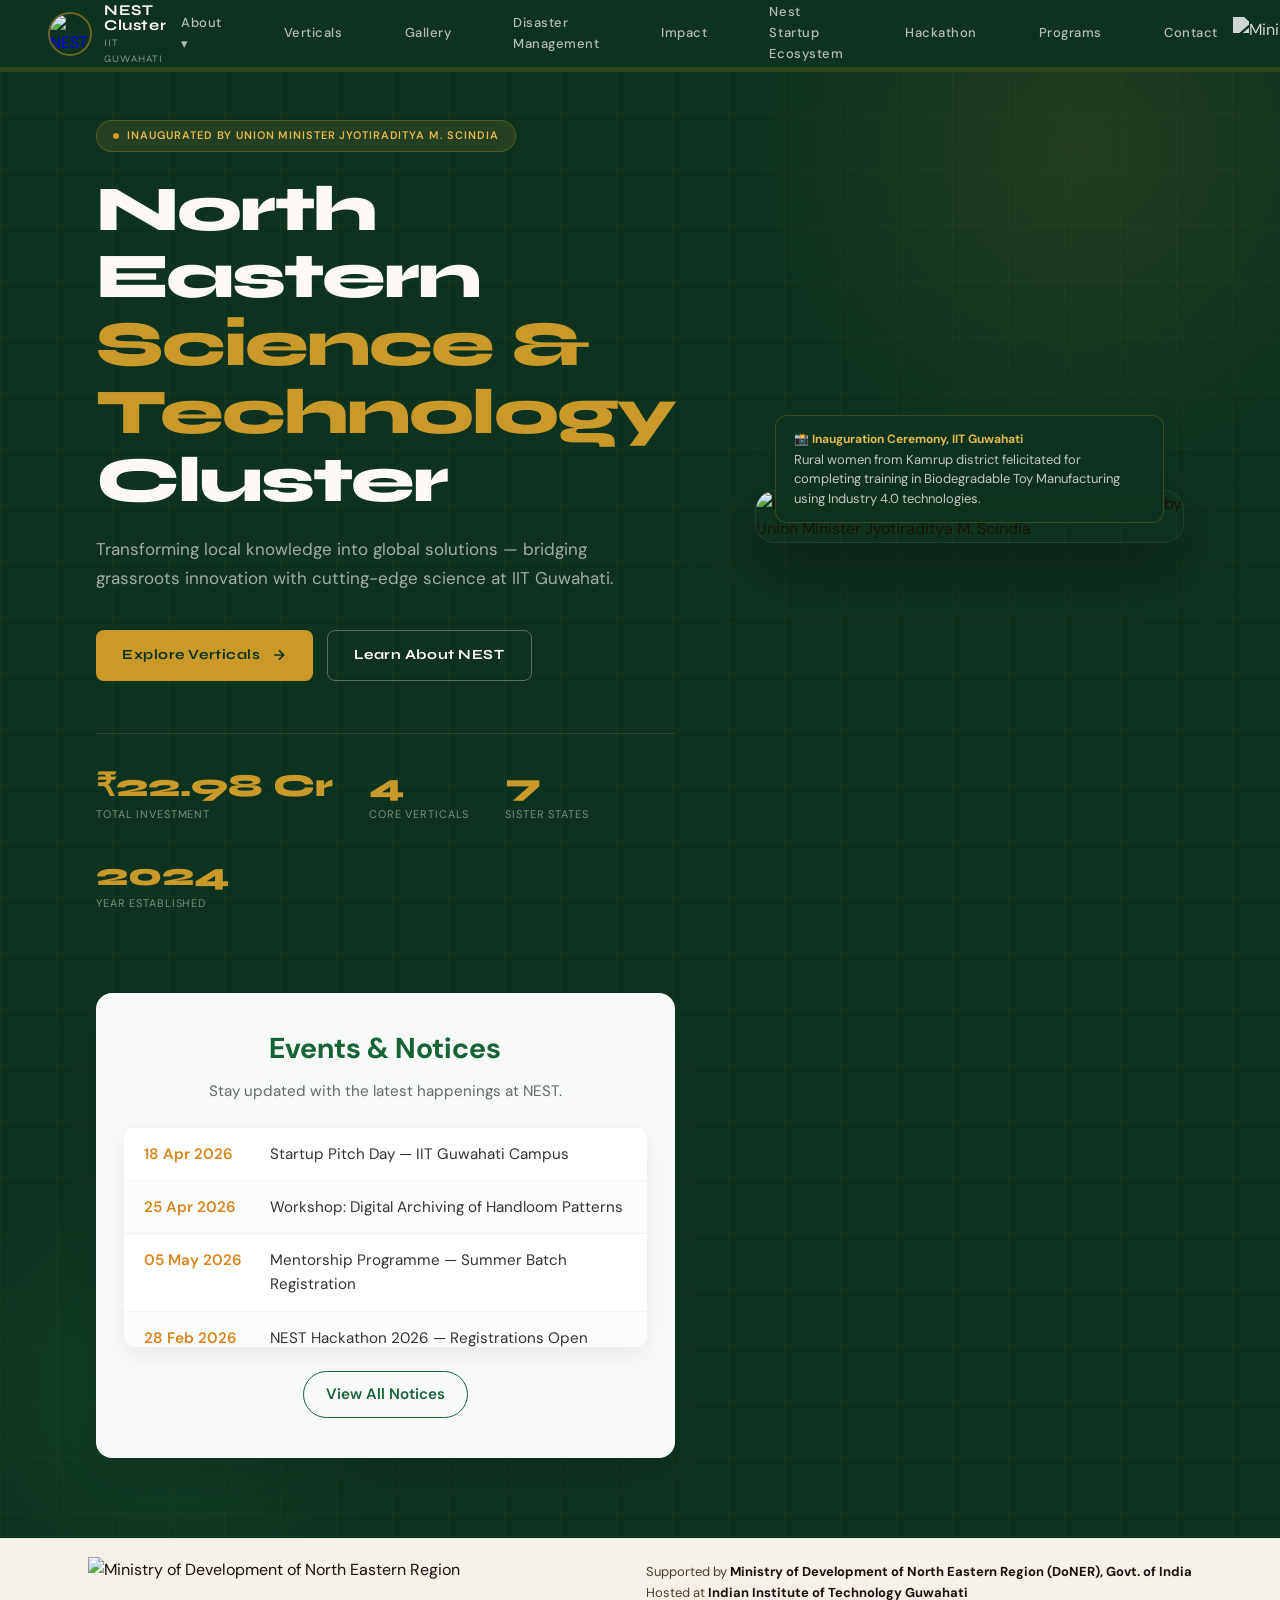
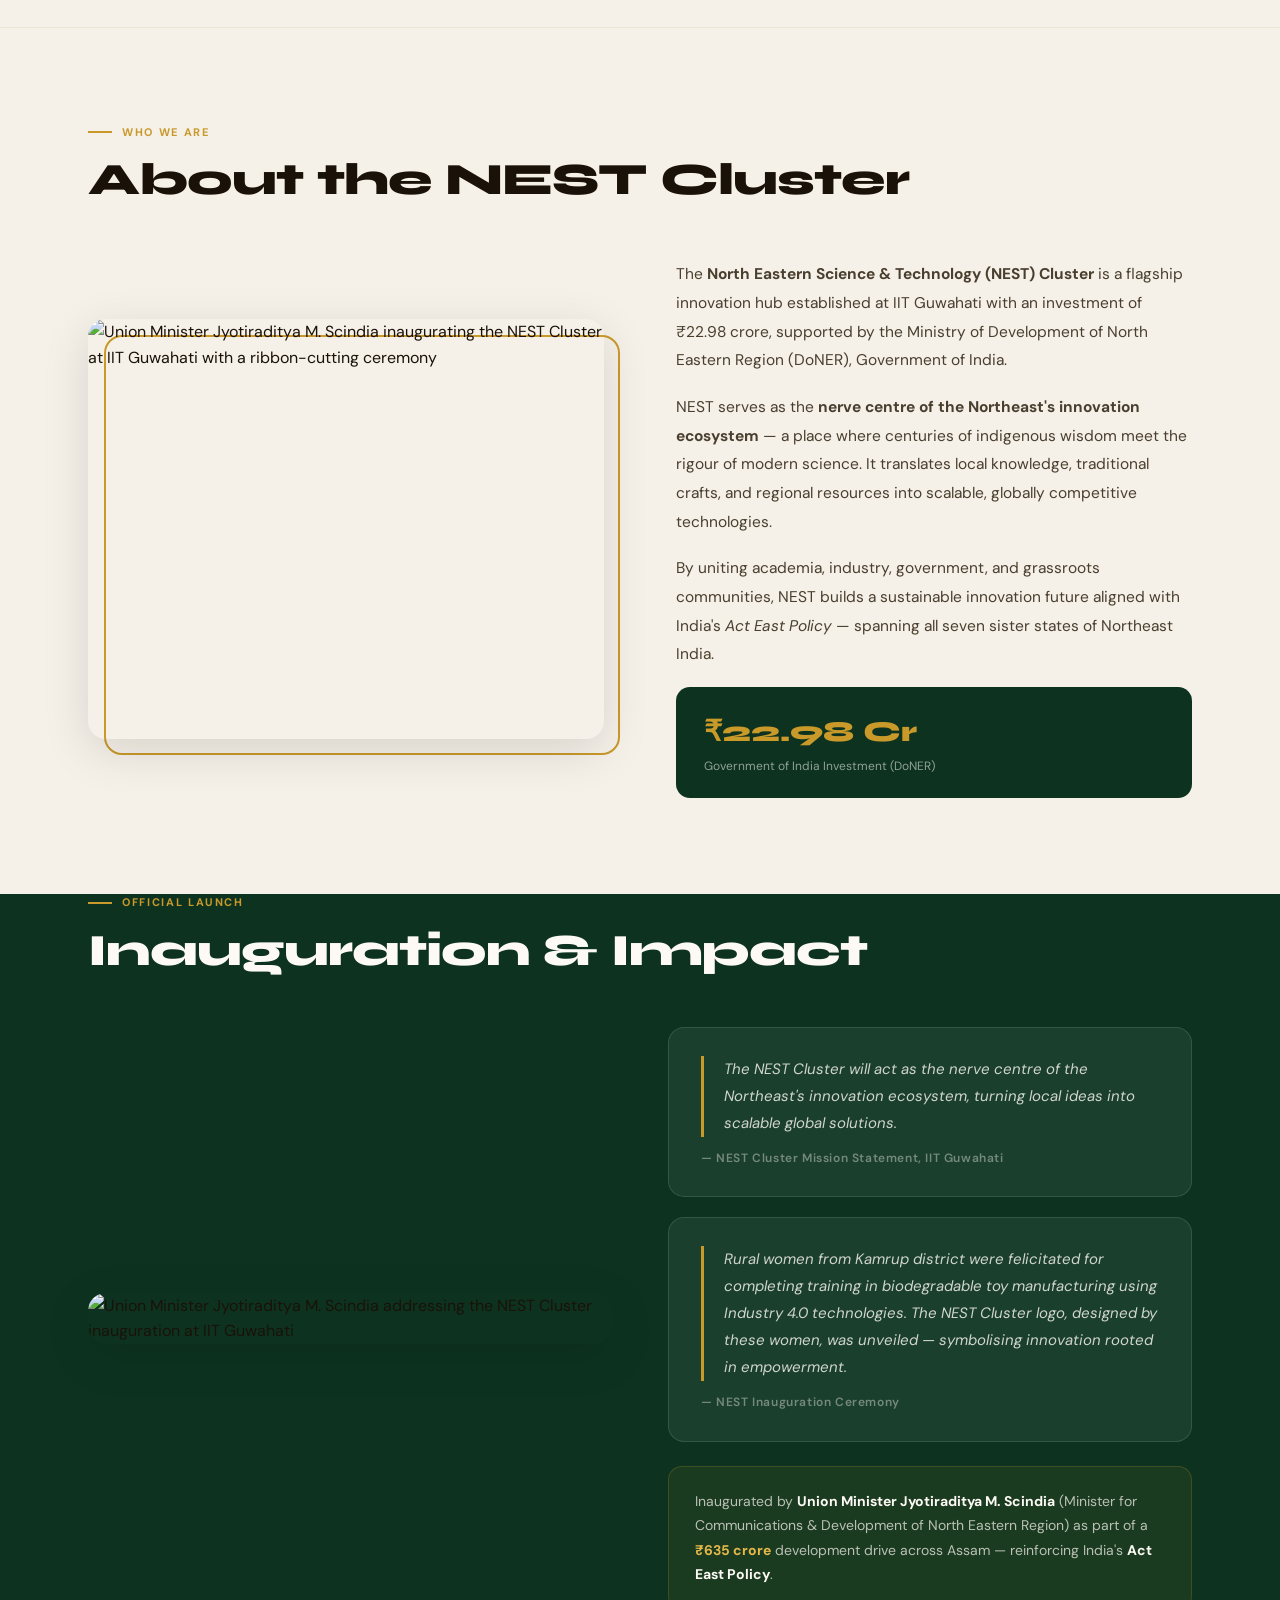
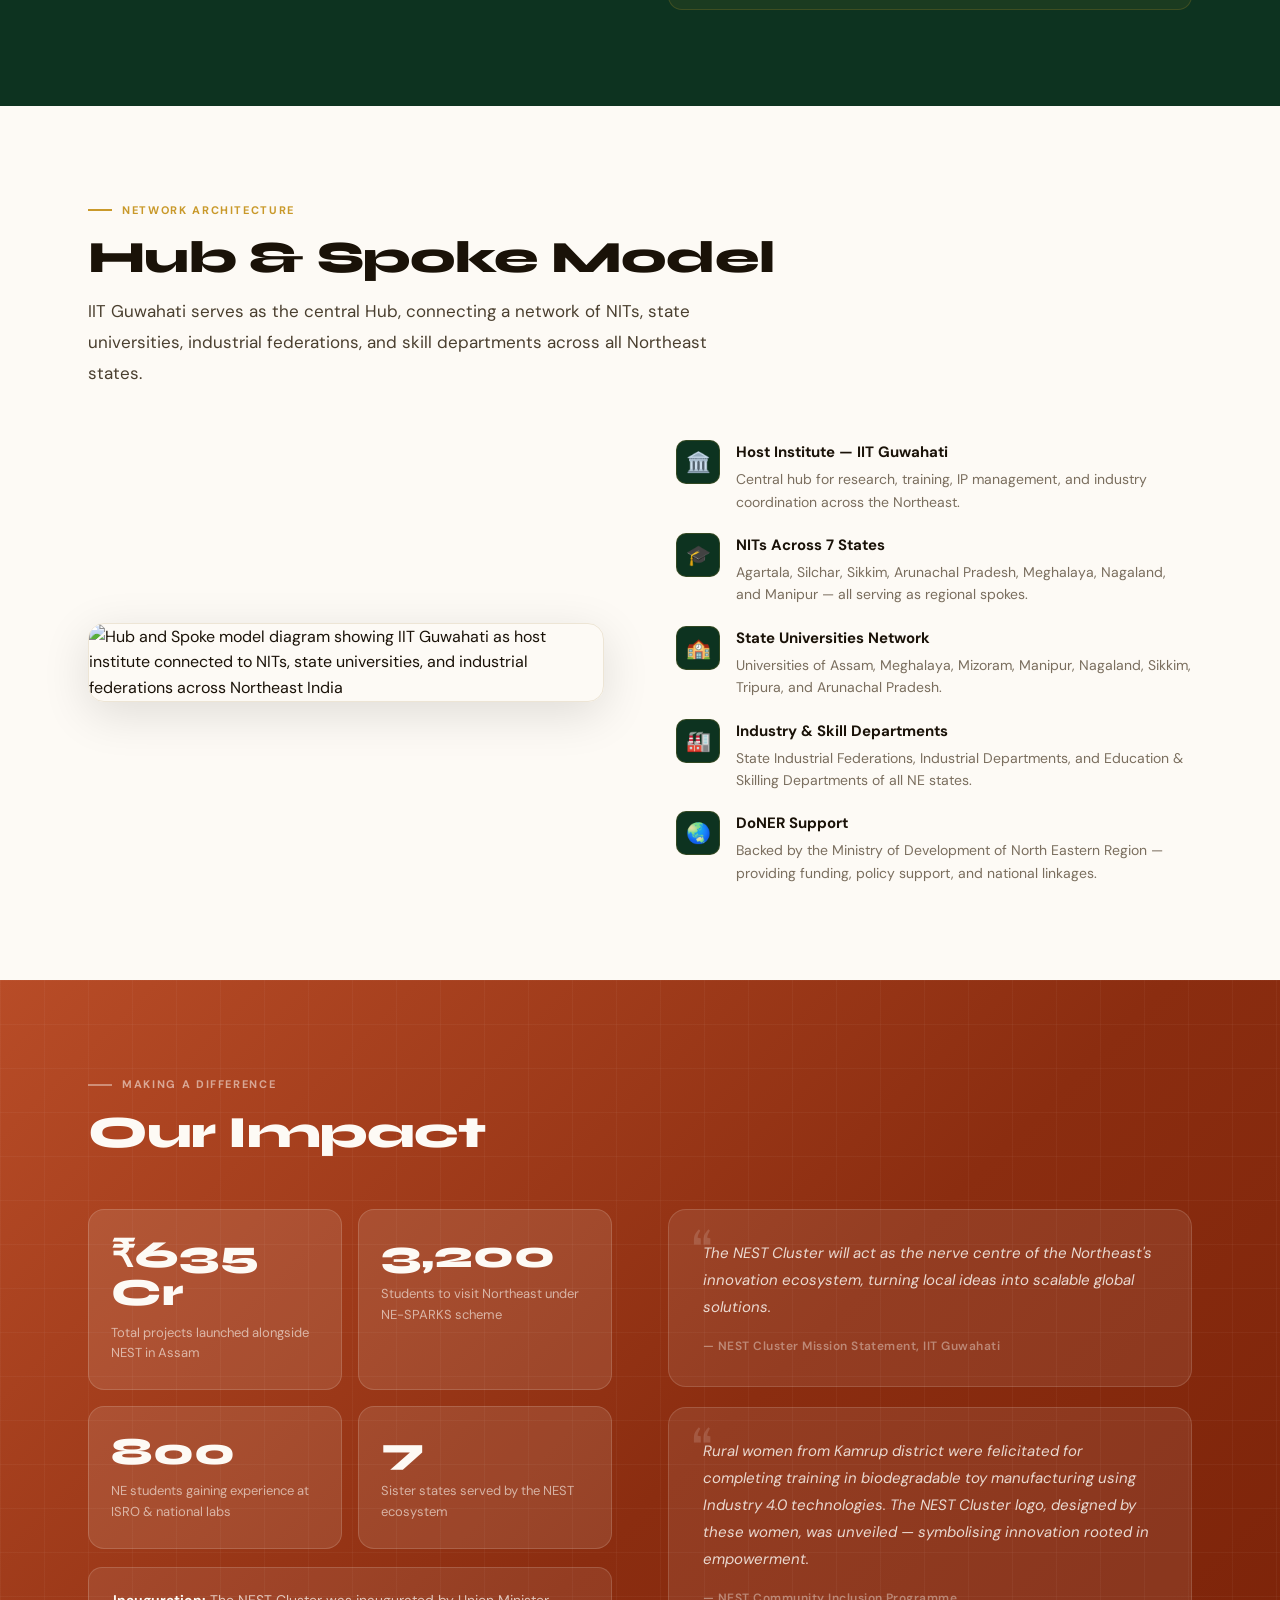
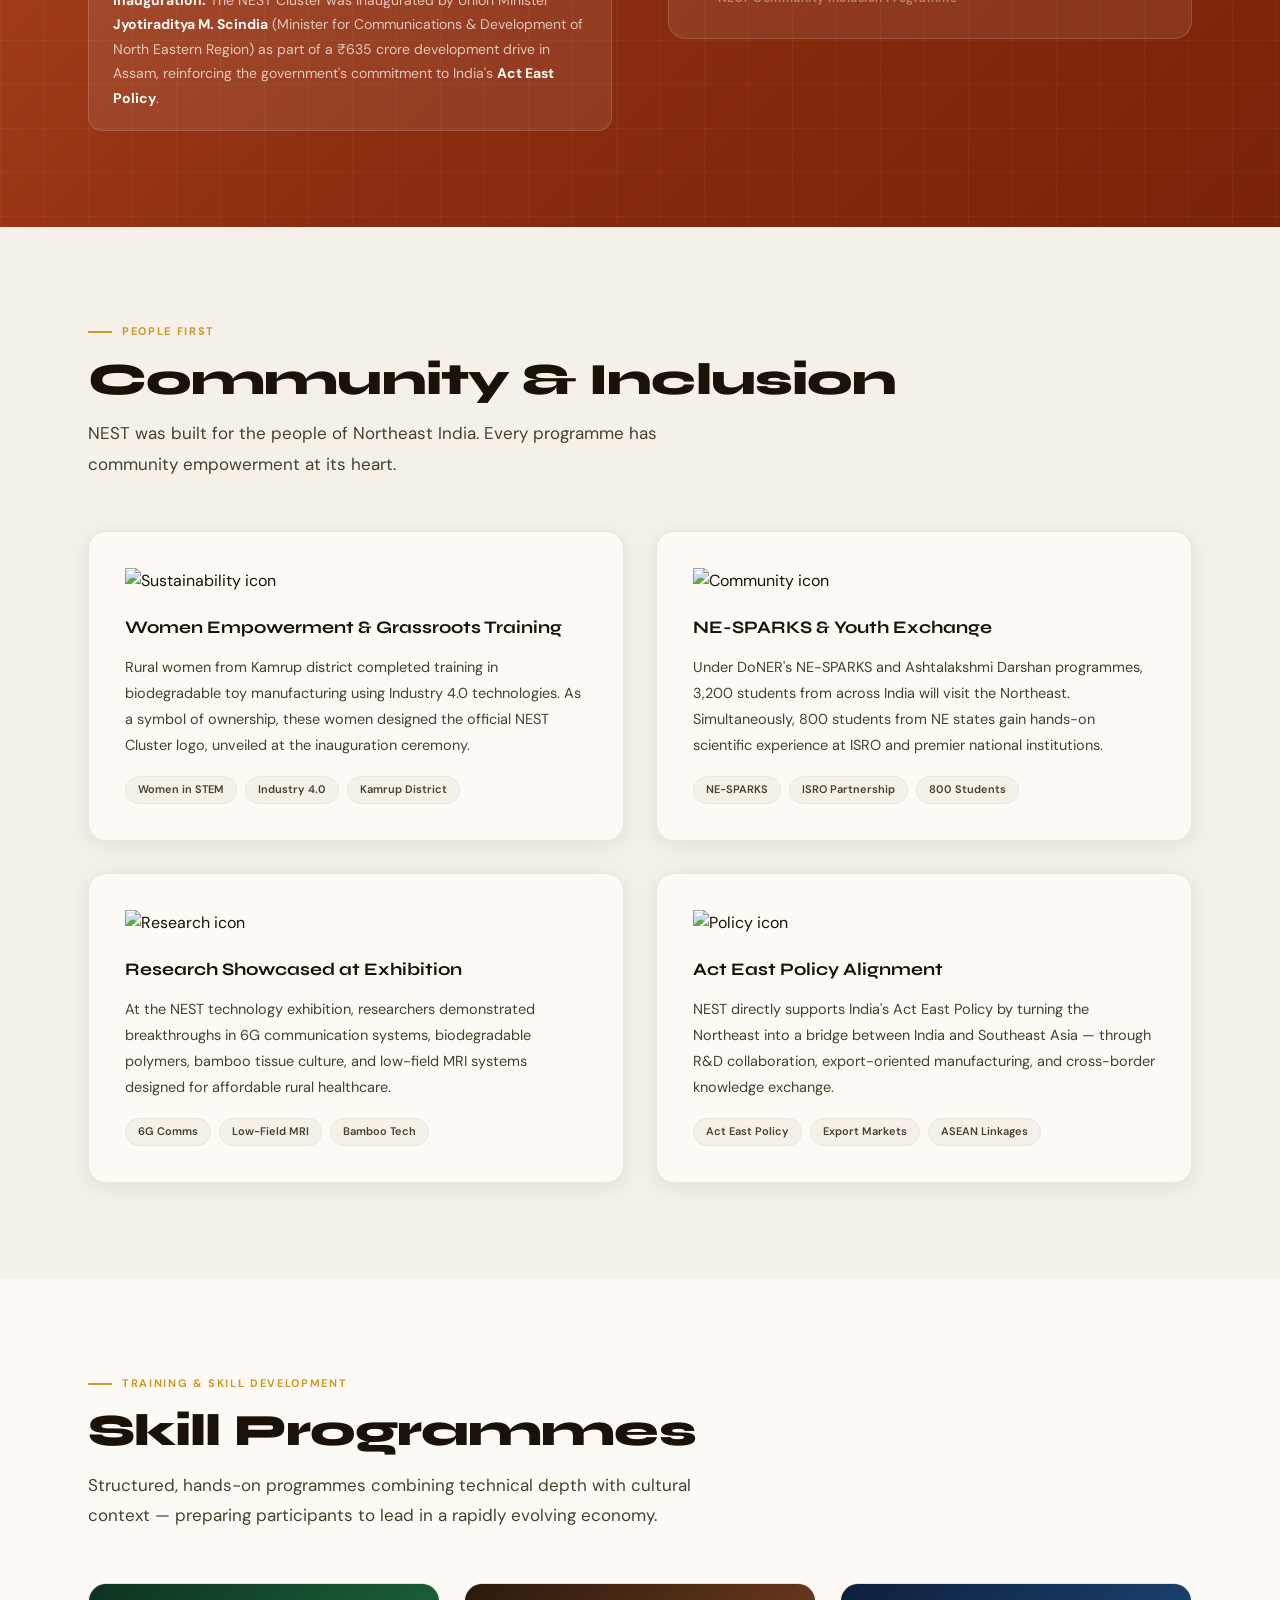
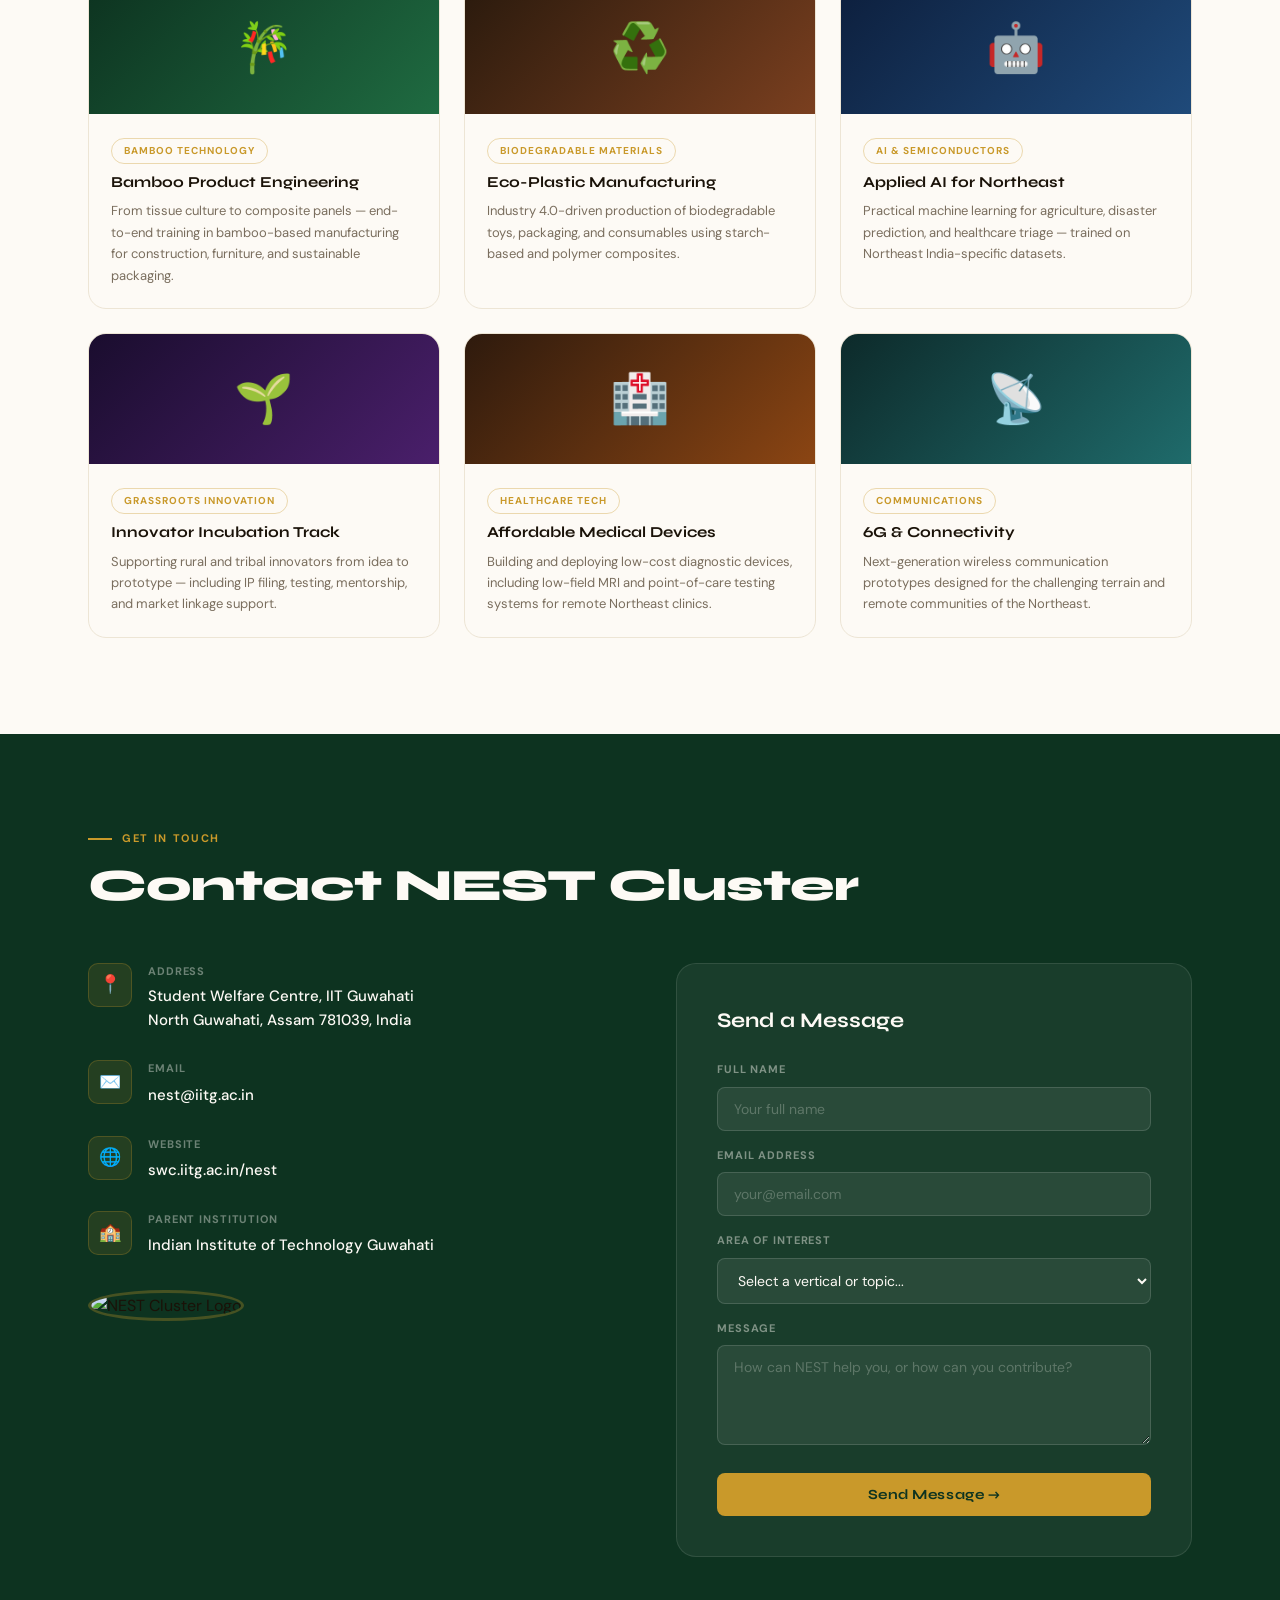
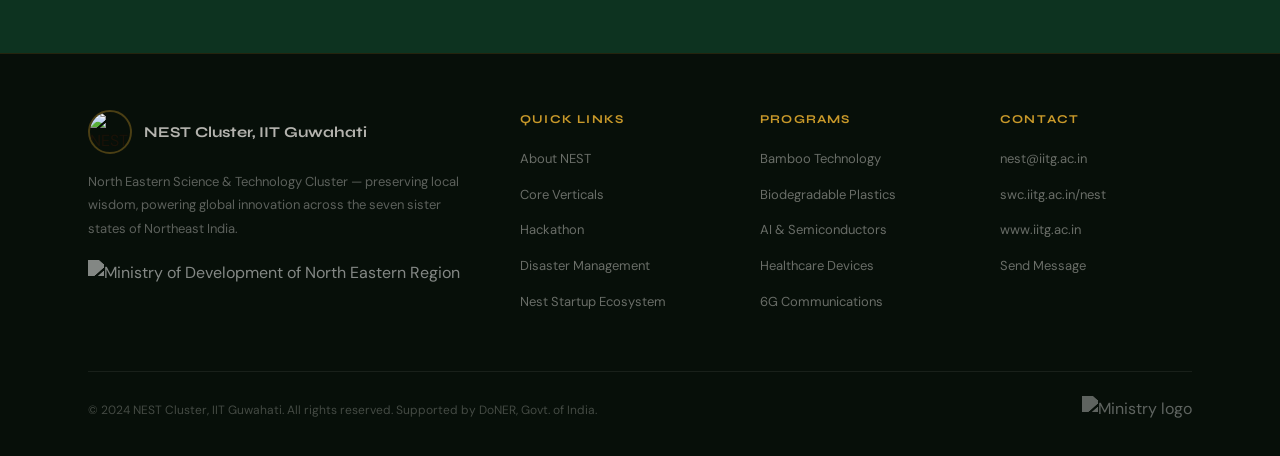
==== commit 3720d6a5: "Update index.html" ====
--- a/index.html
+++ b/index.html
@@ -11,7 +11,7 @@
   <link href="https://fonts.googleapis.com/css2?family=Syne:wght@400;500;600;700;800&family=DM+Sans:ital,wght@0,300;0,400;0,500;1,300&display=swap" rel="stylesheet"/>
 
   <!-- Favicon -->
-  <link rel="icon" type="image/jpeg" href="images/logo.jpg"/>
+  <link rel="icon" type="image/jpeg" href="logo.jpg"/>
 
   <!-- Stylesheet -->
   <link rel="stylesheet" href="style.css"/>
@@ -619,3 +619,4 @@
 
 </body>
 </html>
+
--- a/style.css
+++ b/style.css
@@ -0,0 +1,947 @@
+/* ─── NEST CLUSTER — MAIN STYLESHEET ─── */
+
+:root {
+  --green-dark:  #0d3320;
+  --green-mid:   #174d31;
+  --green:       #1f6b41;
+  --green-light: #2e8b57;
+  --gold:        #c9992a;
+  --gold-light:  #e4b84a;
+  --cream:       #f5f0e8;
+  --cream-dark:  #ede5d5;
+  --white:       #fdfaf5;
+  --text-dark:   #1a1208;
+  --text-mid:    #4a3f2f;
+  --text-light:  #7a6e5e;
+  --blue-tech:   #2a6db5;
+  --shadow:      0 4px 24px rgba(0,0,0,0.08);
+  --shadow-lg:   0 12px 48px rgba(0,0,0,0.12);
+}
+
+*, *::before, *::after { box-sizing: border-box; margin: 0; padding: 0; }
+html { scroll-behavior: smooth; font-size: 16px; }
+
+body {
+  font-family: 'DM Sans', sans-serif;
+  background: var(--white);
+  color: var(--text-dark);
+  overflow-x: hidden;
+  line-height: 1.6;
+}
+
+/* ── UTILITIES ── */
+.container { max-width: 1200px; margin: 0 auto; padding: 0 48px; }
+.section    { padding: 96px 0; }
+.section--dark  { background: var(--green-dark); }
+.section--cream { background: var(--cream); }
+.section--white { background: var(--white); }
+
+.section-label {
+  font-size: 11px; font-weight: 700; letter-spacing: 0.15em;
+  text-transform: uppercase; color: var(--gold);
+  display: flex; align-items: center; gap: 10px;
+  margin-bottom: 14px;
+}
+.section-label::before { content: ''; width: 24px; height: 2px; background: var(--gold); display: block; }
+
+.section-title {
+  font-family: 'Syne', sans-serif; font-weight: 800;
+  font-size: clamp(1.8rem, 3.5vw, 2.8rem);
+  line-height: 1.1; letter-spacing: -0.02em;
+  color: var(--text-dark);
+}
+.section-title--light { color: var(--white); }
+
+.section-desc {
+  font-size: 17px; line-height: 1.8;
+  color: var(--text-mid); max-width: 620px; margin-top: 14px;
+}
+.section-desc--light { color: rgba(253,250,245,0.65); }
+
+.tag {
+  display: inline-block;
+  font-size: 10px; font-weight: 700; letter-spacing: 0.1em;
+  text-transform: uppercase; color: var(--gold);
+  border: 1px solid rgba(201,153,42,0.35);
+  padding: 4px 12px; border-radius: 100px;
+}
+.tag--light { color: rgba(253,250,245,0.6); border-color: rgba(253,250,245,0.2); }
+
+
+
+/* ── BUTTONS ── */
+.btn {
+  display: inline-flex; align-items: center; gap: 10px;
+  padding: 13px 26px; border-radius: 8px;
+  font-family: 'Syne', sans-serif; font-size: 14px; font-weight: 700;
+  letter-spacing: 0.04em; text-decoration: none;
+  transition: all 0.2s; border: none; cursor: pointer;
+}
+.btn--primary { background: var(--gold); color: var(--green-dark); }
+.btn--primary:hover { background: var(--gold-light); transform: translateY(-2px); box-shadow: 0 10px 28px rgba(201,153,42,0.35); }
+.btn--outline { background: transparent; color: var(--white); border: 1px solid rgba(253,250,245,0.3); }
+.btn--outline:hover { background: rgba(253,250,245,0.08); border-color: rgba(253,250,245,0.6); }
+.btn--green  { background: var(--green-dark); color: var(--white); }
+.btn--green:hover { background: var(--green-mid); transform: translateY(-2px); }
+
+
+.reveal { opacity: 0; transform: translateY(28px); transition: opacity 0.7s ease, transform 0.7s ease; }
+.reveal.visible { opacity: 1; transform: none; }
+
+.navbar-apply {
+  display: inline-flex; align-items: center;
+  background: var(--gold); color: var(--green-dark);
+  padding: 8px 20px; border-radius: 7px;
+  font-family: 'Syne', sans-serif; font-size: 13px; font-weight: 700;
+  letter-spacing: 0.04em; text-decoration: none;
+  transition: all 0.2s; white-space: nowrap;
+}
+.navbar-apply:hover { background: var(--gold-light); transform: translateY(-1px); box-shadow: 0 6px 20px rgba(201,153,42,0.35); }
+
+
+.navbar-links {
+  display: flex;
+  align-items: center;
+  gap: 20px;
+}
+
+.navbar-links a {
+  text-decoration: none;
+  color: black;
+  padding: 10px 15px;
+  display: inline-block;
+}
+
+/* Dropdown container */
+.dropdown {
+  position: relative;
+}
+
+/* Dropdown menu */
+.dropdown-content {
+  display: none;
+  position: absolute;
+  top: 100%;
+  left: 0;
+  background: var(--green-dark);
+  min-width: 160px;
+  box-shadow: 0 4px 8px rgba(0,0,0,0.1);
+  flex-direction: column;
+  z-index: 100;
+}
+
+.dropdown-content a {
+  display: block;
+  padding: 10px;
+  white-space: nowrap;
+}
+
+.dropdown-content a:hover {
+  background: #f0f0f0;
+}
+
+/* Show on hover */
+.dropdown:hover .dropdown-content {
+  display: block;
+}
+
+
+.impact-section {
+  background: linear-gradient(135deg, #b84c27 0%, #8b2d10 55%, #7a2208 100%);
+  position: relative; overflow: hidden;
+}
+.impact-section::before {
+  content: '';
+  position: absolute; inset: 0;
+  background-image:
+    linear-gradient(rgba(253,250,245,0.04) 1px, transparent 1px),
+    linear-gradient(90deg, rgba(253,250,245,0.04) 1px, transparent 1px);
+  background-size: 44px 44px;
+  pointer-events: none;
+}
+.impact-label  { color: rgba(253,250,245,0.55) !important; }
+.impact-label::before { background: rgba(253,250,245,0.4) !important; }
+.impact-title  { color: var(--white) !important; }
+
+.impact-grid {
+  display: grid; grid-template-columns: 1fr 1fr;
+  gap: 56px; margin-top: 52px; position: relative; z-index: 1;
+}
+
+/* Stats */
+.impact-stats-grid {
+  display: grid; grid-template-columns: 1fr 1fr; gap: 16px;
+}
+.impact-stat-card {
+  background: rgba(253,250,245,0.1);
+  border: 1px solid rgba(253,250,245,0.15);
+  border-radius: 16px; padding: 26px 22px;
+  transition: background 0.25s;
+}
+.impact-stat-card:hover { background: rgba(253,250,245,0.15); }
+.impact-stat-num {
+  font-family: 'Syne', sans-serif; font-size: 2.4rem; font-weight: 800;
+  color: var(--white); line-height: 1; margin-bottom: 10px;
+}
+.impact-stat-lbl {
+  font-size: 13px; line-height: 1.55; color: rgba(253,250,245,0.6);
+}
+
+/* Inauguration note */
+.impact-inaug-note {
+  margin-top: 18px;
+  background: rgba(253,250,245,0.08);
+  border: 1px solid rgba(253,250,245,0.15);
+  border-radius: 14px; padding: 20px 24px;
+  font-size: 14px; color: rgba(253,250,245,0.72); line-height: 1.75;
+}
+.impact-inaug-note strong { color: var(--white); }
+
+/* Quote cards */
+.impact-right { display: flex; flex-direction: column; gap: 20px; }
+.impact-quote-card {
+  background: rgba(253,250,245,0.08);
+  border: 1px solid rgba(253,250,245,0.14);
+  border-radius: 18px; padding: 30px 34px;
+  position: relative;
+}
+.impact-quote-card::before {
+  content: '\201C';
+  position: absolute; top: 12px; left: 22px;
+  font-family: 'Syne', sans-serif; font-size: 4rem;
+  color: rgba(253,250,245,0.15); line-height: 1;
+}
+.impact-quote-card blockquote {
+  font-size: 15px; line-height: 1.8;
+  color: rgba(253,250,245,0.82); font-style: italic;
+  padding-left: 0;
+}
+.impact-quote-card cite {
+  display: block; margin-top: 16px;
+  font-style: normal; font-size: 12px; font-weight: 600;
+  color: rgba(253,250,245,0.4); letter-spacing: 0.04em;
+}
+
+@media (max-width: 768px) {
+  .impact-grid { grid-template-columns: 1fr; gap: 36px; }
+  .impact-stats-grid { grid-template-columns: 1fr 1fr; }
+  .navbar-apply { display: none; }
+}
+
+
+.navbar {
+  position: fixed; top: 0; left: 0; right: 0; z-index: 200;
+  display: flex; align-items: center; justify-content: space-between;
+  padding: 0 48px; height: 72px;
+  background: rgba(13,51,32,0.97);
+  backdrop-filter: blur(14px);
+  border-bottom: 5px solid rgba(201,153,42,0.18);
+  transition: height 0.3s, border-color 0.3s;
+}
+.navbar.scrolled { height: 60px; border-bottom-color: rgba(201,153,42,0.35); }
+
+.navbar-brand { display: flex; align-items: center; gap: 12px; text-decoration: none; }
+.navbar-logo  { height: 44px; width: 44px; border-radius: 50%; object-fit: cover; border: 2px solid rgba(201,153,42,0.5); }
+.navbar-title { font-family: 'Syne', sans-serif; line-height: 1; }
+.navbar-title strong { display: block; font-size: 15px; font-weight: 700; color: var(--white); letter-spacing: 0.04em; }
+.navbar-title span   { font-size: 10px; font-weight: 400; color: rgba(253,250,245,0.5); letter-spacing: 0.12em; text-transform: uppercase; }
+
+.navbar-links { display: flex; align-items: center; gap: 32px; }
+.navbar-links a {
+  font-size: 13px; font-weight: 500; color: rgba(253,250,245,0.7);
+  text-decoration: none; letter-spacing: 0.04em; transition: color 0.2s;
+}
+.navbar-links a:hover, .navbar-links a.active { color: var(--gold-light); }
+
+.navbar-actions { display: flex; align-items: center; gap: 16px; }
+.navbar-ministry { height: 32px; opacity: 0.8; filter: brightness(0) invert(1); }
+
+.hamburger { display: none; flex-direction: column; gap: 5px; background: none; border: none; cursor: pointer; padding: 4px; }
+.hamburger span { display: block; width: 24px; height: 2px; background: var(--white); transition: all 0.3s; border-radius: 2px; }
+
+
+.hero {
+  min-height: 100vh;
+  background: var(--green-dark);
+  display: flex; align-items: center;
+  position: relative; overflow: hidden;
+  padding: 120px 48px 80px;
+}
+.hero-bg {
+  position: absolute; inset: 0;
+  background-image:
+    linear-gradient(rgba(201,153,42,0.04) 1px, transparent 1px),
+    linear-gradient(90deg, rgba(201,153,42,0.04) 1px, transparent 1px);
+  background-size: 56px 56px;
+}
+.hero-glow {
+  position: absolute; border-radius: 50%; pointer-events: none;
+}
+.hero-glow--1 { width: 700px; height: 700px; top: -200px; right: -150px; background: radial-gradient(circle, rgba(201,153,42,0.1) 0%, transparent 65%); }
+.hero-glow--2 { width: 500px; height: 500px; bottom: -100px; left: -80px;  background: radial-gradient(circle, rgba(31,107,65,0.25) 0%, transparent 65%); }
+
+.hero-content { position: relative; z-index: 2; max-width: 1200px; margin: 0 auto; width: 100%; display: grid; grid-template-columns: 1fr 1fr; gap: 80px; align-items: center; }
+
+.hero-badge {
+  display: inline-flex; align-items: center; gap: 8px;
+  background: rgba(201,153,42,0.12); border: 1px solid rgba(201,153,42,0.3);
+  border-radius: 100px; padding: 6px 16px;
+  font-size: 11px; font-weight: 600; letter-spacing: 0.08em; text-transform: uppercase;
+  color: var(--gold-light); margin-bottom: 24px;
+  animation: fadeUp 0.8s ease both;
+}
+.hero-badge-dot { width: 6px; height: 6px; border-radius: 50%; background: var(--gold); animation: blink 2s infinite; }
+@keyframes blink { 0%,100%{opacity:1} 50%{opacity:0.3} }
+
+.hero-text h1 {
+  font-family: 'Syne', sans-serif;
+  font-size: clamp(2.6rem, 5vw, 4.2rem);
+  font-weight: 800; line-height: 1.06; letter-spacing: -0.03em;
+  color: var(--white);
+  animation: fadeUp 0.8s 0.1s ease both;
+}
+.hero-text h1 em { font-style: normal; color: var(--gold); }
+
+.hero-sub {
+  margin-top: 20px; font-size: 17px; line-height: 1.75;
+  color: rgba(253,250,245,0.62); max-width: 520px;
+  animation: fadeUp 0.8s 0.2s ease both;
+}
+
+.hero-actions {
+  display: flex; flex-wrap: wrap; gap: 14px; margin-top: 36px;
+  animation: fadeUp 0.8s 0.3s ease both;
+}
+
+.hero-stats {
+  display: flex; flex-wrap: wrap; gap: 36px;
+  margin-top: 52px; padding-top: 36px;
+  border-top: 1px solid rgba(253,250,245,0.1);
+  animation: fadeUp 0.8s 0.4s ease both;
+}
+.hero-stat-num  { font-family: 'Syne', sans-serif; font-size: 2rem; font-weight: 800; color: var(--gold); line-height: 1; }
+.hero-stat-lbl  { font-size: 11px; letter-spacing: 0.08em; text-transform: uppercase; color: rgba(253,250,245,0.45); margin-top: 4px; }
+
+.hero-image-panel { position: relative; animation: fadeUp 0.9s 0.2s ease both; }
+.hero-inauguration-img {
+  width: 100%; border-radius: 20px; object-fit: cover; height: 420px;
+  box-shadow: 0 24px 64px rgba(0,0,0,0.4);
+  border: 1px solid rgba(255,255,255,0.08);
+}
+.hero-img-caption {
+  position: absolute; bottom: 20px; left: 20px; right: 20px;
+  background: rgba(13,51,32,0.9); backdrop-filter: blur(10px);
+  border: 1px solid rgba(201,153,42,0.25);
+  border-radius: 12px; padding: 14px 18px;
+  font-size: 13px; color: rgba(253,250,245,0.75); line-height: 1.5;
+}
+.hero-img-caption strong { color: var(--gold-light); display: block; font-size: 12px; margin-bottom: 2px; }
+
+@keyframes fadeUp { from{opacity:0;transform:translateY(22px)} to{opacity:1;transform:none} }
+
+.ministry-bar {
+  background: var(--cream); padding: 18px 0;
+  border-top: 1px solid var(--cream-dark); border-bottom: 1px solid var(--cream-dark);
+}
+.ministry-bar .container { display: flex; align-items: center; justify-content: space-between; flex-wrap: wrap; gap: 16px; }
+.ministry-bar img { height: 52px; }
+.ministry-bar-text { font-size: 13px; color: var(--text-mid); }
+.ministry-bar-text strong { color: var(--text-dark); }
+
+.about-grid { display: grid; grid-template-columns: 1fr 1fr; gap: 72px; align-items: center; margin-top: 56px; }
+.about-img-wrap { position: relative; }
+.about-img-wrap::after {
+  content: ''; position: absolute; bottom: -16px; right: -16px;
+  width: 100%; height: 100%; border: 2px solid var(--gold);
+  border-radius: 18px; z-index: 0;
+}
+.about-img-wrap img { width: 100%; height: 420px; object-fit: cover; border-radius: 18px; position: relative; z-index: 1; display: block; box-shadow: var(--shadow-lg); }
+
+.about-text p { font-size: 15.5px; line-height: 1.85; color: var(--text-mid); margin-bottom: 18px; }
+.about-highlight {
+  background: var(--green-dark); border-radius: 14px; padding: 22px 28px;
+  display: flex; align-items: center; gap: 20px; margin-top: 8px;
+}
+.about-highlight-amount { font-family: 'Syne', sans-serif; font-size: 1.8rem; font-weight: 800; color: var(--gold); }
+.about-highlight-label  { font-size: 12px; color: rgba(253,250,245,0.55); margin-top: 2px; }
+
+.hub-spoke { }
+.hub-spoke-img { width: 100%; border-radius: 16px; box-shadow: var(--shadow); border: 1px solid var(--cream-dark); }
+
+
+.verticals-grid { display: grid; grid-template-columns: repeat(2, 1fr); gap: 24px; margin-top: 52px; }
+.vertical-card {
+  background: rgba(253,250,245,0.05);
+  border: 1px solid rgba(253,250,245,0.1);
+  border-radius: 18px; padding: 36px;
+  transition: all 0.3s; position: relative; overflow: hidden;
+}
+.vertical-card::before {
+  content: ''; position: absolute; top: 0; left: 0; right: 0; height: 3px;
+  background: var(--gold); transform: scaleX(0); transform-origin: left; transition: transform 0.3s;
+}
+.vertical-card:hover { background: rgba(253,250,245,0.08); transform: translateY(-4px); border-color: rgba(201,153,42,0.3); }
+.vertical-card:hover::before { transform: scaleX(1); }
+.vertical-num { font-family: 'Syne', sans-serif; font-size: 2.8rem; font-weight: 800; color: rgba(201,153,42,0.12); line-height: 1; margin-bottom: 16px; }
+.vertical-icon { font-size: 28px; margin-bottom: 14px; }
+.vertical-card h3 { font-family: 'Syne', sans-serif; font-size: 1.15rem; font-weight: 700; color: var(--white); margin-bottom: 10px; }
+.vertical-card p  { font-size: 14px; line-height: 1.75; color: rgba(253,250,245,0.55); }
+
+
+.inauguration-grid { display: grid; grid-template-columns: 1fr 1fr; gap: 56px; align-items: center; margin-top: 52px; }
+.inauguration-img { width: 100%; border-radius: 18px; object-fit: cover; height: 400px; box-shadow: var(--shadow-lg); }
+.inauguration-quotes { display: flex; flex-direction: column; gap: 20px; }
+.quote-card {
+  background: rgba(253,250,245,0.06); border: 1px solid rgba(253,250,245,0.12);
+  border-radius: 16px; padding: 28px 32px; position: relative;
+}
+.quote-card blockquote { font-size: 15px; line-height: 1.8; color: rgba(253,250,245,0.8); font-style: italic; padding-left: 20px; border-left: 3px solid var(--gold); }
+.quote-card cite { display: block; margin-top: 12px; font-style: normal; font-size: 12px; font-weight: 600; color: rgba(253,250,245,0.4); letter-spacing: 0.05em; }
+
+
+.hub-section { }
+.hub-layout { display: grid; grid-template-columns: 1fr 1fr; gap: 72px; align-items: center; margin-top: 52px; }
+.hub-img { width: 100%; border-radius: 16px; box-shadow: var(--shadow-lg); border: 1px solid var(--cream-dark); }
+.hub-points { display: flex; flex-direction: column; gap: 20px; }
+.hub-point { display: flex; gap: 16px; align-items: flex-start; }
+.hub-point-icon { width: 44px; height: 44px; border-radius: 10px; background: var(--green-dark); display: flex; align-items: center; justify-content: center; font-size: 20px; flex-shrink: 0; border: 1px solid rgba(201,153,42,0.2); }
+.hub-point-text h4 { font-weight: 700; font-size: 15px; color: var(--text-dark); margin-bottom: 4px; }
+.hub-point-text p  { font-size: 14px; color: var(--text-light); line-height: 1.6; }
+
+
+.community-grid { display: grid; grid-template-columns: 1fr 1fr; gap: 32px; margin-top: 52px; }
+.community-card {
+  background: var(--white); border-radius: 18px; padding: 36px;
+  box-shadow: var(--shadow); border: 1px solid var(--cream-dark);
+  transition: all 0.25s;
+}
+.community-card:hover { transform: translateY(-4px); box-shadow: var(--shadow-lg); }
+.community-card-icon { width: 60px; height: 60px; margin-bottom: 20px; }
+.community-card h3 { font-family: 'Syne', sans-serif; font-size: 1.1rem; font-weight: 700; color: var(--text-dark); margin-bottom: 12px; }
+.community-card p  { font-size: 14.5px; line-height: 1.8; color: var(--text-mid); }
+.community-tags { display: flex; flex-wrap: wrap; gap: 8px; margin-top: 18px; }
+.community-tag { font-size: 11px; font-weight: 600; padding: 4px 12px; border-radius: 100px; background: var(--cream); color: var(--text-mid); border: 1px solid var(--cream-dark); }
+
+
+.internship-grid { display: grid; grid-template-columns: repeat(3, 1fr); gap: 24px; margin-top: 52px; }
+.internship-grid a {
+  display: block; border-radius: 18px; padding: 28px 32px;
+  background: var(--white); border: 1px solid var(--cream-dark);
+  box-shadow: var(--shadow); text-decoration: none;
+  transition: all 0.25s;
+}
+.internship-grid a:hover { transform: translateY(-4px); box-shadow: var(--shadow-lg); }
+
+.internship-info {
+  grid-column: span 2;
+  background: var(--white);
+  border-radius: 18px;
+  padding: 36px;
+  box-shadow: var(--shadow);
+  border: 1px solid var(--cream-dark);
+}
+
+.internship-info h3 {
+  font-family: 'Syne', sans-serif;
+  font-size: 1.2rem;
+  font-weight: 700;
+  color: var(--text-dark);
+  margin-bottom: 16px;
+  margin-top: 24px;
+}
+
+.internship-info h3:first-child {
+  margin-top: 0;
+}
+
+.internship-info ul {
+  list-style: none;
+  padding: 0;
+}
+
+.internship-info ul li {
+  font-size: 15px;
+  line-height: 1.75;
+  color: var(--text-mid);
+  margin-bottom: 12px;
+  padding-left: 20px;
+  position: relative;
+}
+
+.internship-info ul li::before {
+  content: '✓';
+  position: absolute;
+  left: 0;
+  color: var(--green-light);
+  font-weight: 700;
+}
+
+.internship-info p {
+  font-size: 15px;
+  line-height: 1.75;
+  color: var(--text-mid);
+}
+
+.final-apply-btn {
+  display: inline-flex;
+  align-items: center;
+  justify-content: center;
+  padding: 14px 32px;
+  border-radius: 8px;
+  background: var(--gold);
+  color: var(--green-dark);
+  font-family: 'Syne', sans-serif;
+  font-size: 14px;
+  font-weight: 700;
+  text-decoration: none;
+  transition: all 0.2s;
+}
+
+.final-apply-btn:hover {
+  background: var(--gold-light);
+  transform: translateY(-2px);
+  box-shadow: 0 10px 28px rgba(201,153,42,0.35);
+}
+
+
+.disaster-hero {
+  background: linear-gradient(135deg, #8b2d10 0%, #b84c27 50%, #7a2208 100%);
+  padding: 140px 48px 80px;
+  text-align: center;
+  position: relative;
+  overflow: hidden;
+}
+
+.disaster-hero::before {
+  content: '';
+  position: absolute;
+  inset: 0;
+  background-image:
+    linear-gradient(rgba(253,250,245,0.04) 1px, transparent 1px),
+    linear-gradient(90deg, rgba(253,250,245,0.04) 1px, transparent 1px);
+  background-size: 44px 44px;
+  pointer-events: none;
+}
+
+.disaster-hero .container {
+  position: relative;
+  z-index: 1;
+}
+
+.disaster-hero h1 {
+  font-family: 'Syne', sans-serif;
+  font-size: clamp(2rem, 4vw, 3rem);
+  font-weight: 800;
+  color: var(--white);
+  margin-bottom: 16px;
+}
+
+.disaster-hero-sub {
+  font-size: 18px;
+  color: rgba(253,250,245,0.7);
+  margin-bottom: 32px;
+}
+
+.disaster-hero-buttons {
+  display: flex;
+  gap: 16px;
+  justify-content: center;
+  flex-wrap: wrap;
+}
+
+.disaster-hero .btn--outline {
+  border-color: rgba(253,250,245,0.4);
+  color: var(--white);
+}
+
+.disaster-hero .btn--outline:hover {
+  background: rgba(253,250,245,0.1);
+  border-color: var(--white);
+}
+
+.top-alert {
+  background: #c9992a;
+  color: #0d3320;
+  padding: 12px 0;
+  text-align: center;
+  font-weight: 600;
+  font-size: 14px;
+}
+
+.top-alert a {
+  color: #0d3320;
+  text-decoration: underline;
+}
+
+.disaster-grid {
+  display: grid;
+  grid-template-columns: repeat(3, 1fr);
+  gap: 24px;
+  margin-top: 40px;
+}
+
+.disaster-card {
+  background: var(--white);
+  border-radius: 16px;
+  padding: 28px;
+  box-shadow: var(--shadow);
+  border: 1px solid var(--cream-dark);
+  transition: all 0.25s;
+}
+
+.disaster-card:hover {
+  transform: translateY(-4px);
+  box-shadow: var(--shadow-lg);
+}
+
+.disaster-card h3 {
+  font-family: 'Syne', sans-serif;
+  font-size: 1.1rem;
+  font-weight: 700;
+  color: var(--text-dark);
+  margin-bottom: 12px;
+}
+
+.disaster-card p {
+  font-size: 14px;
+  line-height: 1.6;
+  color: var(--text-mid);
+  margin-bottom: 8px;
+}
+
+.disaster-card ul {
+  list-style: none;
+  padding: 0;
+}
+
+.disaster-card ul li {
+  font-size: 14px;
+  color: var(--text-mid);
+  padding: 6px 0;
+  padding-left: 20px;
+  position: relative;
+}
+
+.disaster-card ul li::before {
+  content: '•';
+  position: absolute;
+  left: 0;
+  color: var(--gold);
+  font-weight: 700;
+}
+
+.risk-status {
+  font-weight: 600;
+  color: var(--text-dark);
+  margin-top: 12px !important;
+}
+
+.risk-red {
+  border-left: 4px solid #d32f2f;
+}
+
+.risk-orange {
+  border-left: 4px solid #f57c00;
+}
+
+.risk-yellow {
+  border-left: 4px solid #fbc02d;
+}
+
+.innovation-scope {
+  font-size: 12px !important;
+  color: var(--green-light) !important;
+  font-weight: 500;
+  margin-top: 12px !important;
+}
+
+.disaster-layout {
+  display: grid;
+  grid-template-columns: repeat(4, 1fr);
+  gap: 24px;
+  margin-top: 40px;
+}
+
+.disaster-section {
+  background: rgba(253,250,245,0.05);
+  border: 1px solid rgba(253,250,245,0.1);
+  border-radius: 16px;
+  padding: 28px;
+}
+
+.disaster-section h3 {
+  font-family: 'Syne', sans-serif;
+  font-size: 1.1rem;
+  font-weight: 700;
+  color: var(--gold-light);
+  margin-bottom: 12px;
+}
+
+.disaster-section p {
+  font-size: 14px;
+  line-height: 1.6;
+  color: rgba(253,250,245,0.7);
+  margin-bottom: 8px;
+}
+
+.disaster-section strong {
+  color: var(--white);
+}
+
+.disaster-form-card {
+  max-width: 600px;
+  margin: 40px auto 0;
+  background: var(--white);
+  border-radius: 18px;
+  padding: 40px;
+  box-shadow: var(--shadow-lg);
+  border: 1px solid var(--cream-dark);
+}
+
+.report-form .form-group {
+  margin-bottom: 20px;
+}
+
+.report-form label {
+  display: block;
+  font-size: 13px;
+  font-weight: 600;
+  color: var(--text-dark);
+  margin-bottom: 8px;
+}
+
+.report-form input,
+.report-form textarea {
+  width: 100%;
+  padding: 14px 18px;
+  border: 1px solid var(--cream-dark);
+  border-radius: 8px;
+  font-family: 'DM Sans', sans-serif;
+  font-size: 14px;
+  transition: border-color 0.2s;
+}
+
+.report-form input:focus,
+.report-form textarea:focus {
+  outline: none;
+  border-color: var(--gold);
+}
+
+.report-form textarea {
+  min-height: 120px;
+  resize: vertical;
+}
+
+@media (max-width: 1024px) {
+  .disaster-grid {
+    grid-template-columns: repeat(2, 1fr);
+  }
+  .disaster-layout {
+    grid-template-columns: repeat(2, 1fr);
+  }
+}
+
+@media (max-width: 768px) {
+  .disaster-hero {
+    padding: 120px 20px 60px;
+  }
+  .disaster-grid {
+    grid-template-columns: 1fr;
+  }
+  .disaster-layout {
+    grid-template-columns: 1fr;
+  }
+  .disaster-form-card {
+    padding: 24px;
+  }
+}
+
+
+.programs-grid { display: grid; grid-template-columns: repeat(3, 1fr); gap: 24px; margin-top: 52px; }
+.program-card { border-radius: 18px; overflow: hidden; border: 1px solid var(--cream-dark); transition: all 0.25s; background: var(--white); }
+.program-card:hover { transform: translateY(-6px); box-shadow: var(--shadow-lg); }
+.program-card-top { height: 130px; display: flex; align-items: center; justify-content: center; font-size: 48px; }
+.pc-1 .program-card-top { background: linear-gradient(135deg, #0d3320, #1f6b41); }
+.pc-2 .program-card-top { background: linear-gradient(135deg, #2a1a0d, #7a3f1f); }
+.pc-3 .program-card-top { background: linear-gradient(135deg, #0d1f3d, #1f4a7a); }
+.pc-4 .program-card-top { background: linear-gradient(135deg, #1a0d2e, #4a1f6b); }
+.pc-5 .program-card-top { background: linear-gradient(135deg, #2e1a0d, #8b4513); }
+.pc-6 .program-card-top { background: linear-gradient(135deg, #0d2a2a, #1f6b6b); }
+.program-card-body { padding: 22px; }
+.program-card-body .tag { margin-bottom: 8px; }
+.program-card-body h3 { font-family: 'Syne', sans-serif; font-size: 0.95rem; font-weight: 700; color: var(--text-dark); margin-bottom: 8px; line-height: 1.35; }
+.program-card-body p  { font-size: 13px; line-height: 1.65; color: var(--text-light); }
+
+
+.contact-grid { display: grid; grid-template-columns: 1fr 1fr; gap: 72px; margin-top: 52px; align-items: start; }
+.contact-item { display: flex; gap: 16px; align-items: flex-start; margin-bottom: 28px; }
+.contact-item-icon {
+  width: 44px; height: 44px; border-radius: 10px; flex-shrink: 0;
+  background: rgba(201,153,42,0.12); border: 1px solid rgba(201,153,42,0.25);
+  display: flex; align-items: center; justify-content: center; font-size: 18px;
+}
+.contact-item-text strong { display: block; font-size: 11px; font-weight: 700; text-transform: uppercase; letter-spacing: 0.08em; color: rgba(253,250,245,0.4); margin-bottom: 4px; }
+.contact-item-text a, .contact-item-text p { color: var(--white); font-size: 15px; text-decoration: none; font-weight: 500; transition: color 0.2s; }
+.contact-item-text a:hover { color: var(--gold-light); }
+
+.contact-form { background: rgba(253,250,245,0.05); border: 1px solid rgba(253,250,245,0.1); border-radius: 20px; padding: 40px; }
+.contact-form h3 { font-family: 'Syne', sans-serif; font-size: 1.3rem; font-weight: 700; color: var(--white); margin-bottom: 24px; }
+.form-group { margin-bottom: 16px; }
+.form-group label { display: block; font-size: 11px; font-weight: 700; text-transform: uppercase; letter-spacing: 0.08em; color: rgba(253,250,245,0.45); margin-bottom: 8px; }
+.form-group input,
+.form-group select,
+.form-group textarea {
+  width: 100%; background: rgba(253,250,245,0.07);
+  border: 1px solid rgba(253,250,245,0.14); border-radius: 8px;
+  padding: 12px 16px; color: var(--white);
+  font-family: 'DM Sans', sans-serif; font-size: 14px;
+  transition: border-color 0.2s;
+}
+.form-group input:focus,
+.form-group select:focus,
+.form-group textarea:focus { outline: none; border-color: rgba(201,153,42,0.5); }
+.form-group input::placeholder,
+.form-group textarea::placeholder { color: rgba(253,250,245,0.25); }
+.form-group textarea { resize: vertical; min-height: 100px; }
+.form-group select option { background: #0d3320; }
+.form-submit { width: 100%; justify-content: center; margin-top: 4px; }
+
+
+section#events-notices {
+      max-width: 800px;
+      width: 100%;
+      padding: 32px 28px 40px;
+      border-radius: 16px;
+      background: #f7faf9;
+      box-shadow: 0 18px 40px rgba(0, 0, 0, 0.12);
+      text-align: center;
+    }
+ 
+    section#events-notices h2 {
+      margin: 0 0 8px;
+      font-size: 1.8rem;
+      color: #176338;
+    }
+ 
+    .section-subtitle {
+      margin: 0 0 24px;
+      font-size: 0.95rem;
+      color: #5f6b6a;
+    }
+ 
+    .notice-viewport {
+      max-width: 640px;
+      height: 220px; /* controls visible area */
+      overflow: hidden;
+      margin: 0 auto 24px;
+      border-radius: 12px;
+      background: #ffffff;
+      box-shadow: 0 8px 20px rgba(0, 0, 0, 0.06);
+    }
+ 
+    .notice-list-modern {
+      list-style: none;
+      margin: 0;
+      padding: 0;
+    }
+ 
+    .notice-list-modern li {
+      display: flex;
+      justify-content: flex-start;
+      gap: 16px;
+      padding: 14px 20px;
+      border-bottom: 1px solid rgba(0, 0, 0, 0.04);
+      background: #ffffff;
+      font-size: 0.95rem;
+    }
+ 
+    .notice-list-modern li:nth-child(odd) {
+      background: #fbfdfc;
+    }
+ 
+    .notice-date {
+      font-weight: 600;
+      color: #d9851f;
+      min-width: 110px;
+      text-align: left;
+    }
+ 
+    .notice-text {
+      color: #333333;
+      text-align: left;
+    }
+ 
+    .primary-outline-btn {
+      display: inline-flex;
+      align-items: center;
+      justify-content: center;
+      padding: 10px 22px;
+      border-radius: 999px;
+      border: 1.5px solid #176338;
+      color: #176338;
+      font-size: 0.95rem;
+      font-weight: 600;
+      text-decoration: none;
+      background: transparent;
+      transition: background 0.2s ease, color 0.2s ease, box-shadow 0.2s ease,
+        transform 0.2s ease;
+    }
+ 
+    .primary-outline-btn:hover {
+      background: #176338;
+      color: #ffffff;
+      box-shadow: 0 8px 18px rgba(23, 99, 56, 0.35);
+      transform: translateY(-1px);
+    }
+ 
+    .primary-outline-btn:active {
+      transform: translateY(0);
+      box-shadow: 0 4px 10px rgba(23, 99, 56, 0.25);
+    }
+
+
+.cluster-section { background: var(--green-dark); padding: 64px 0; }
+.cluster-section .container { display: flex; flex-direction: column; align-items: center; gap: 32px; }
+.cluster-section h2 { font-family: 'Syne', sans-serif; font-size: 1.8rem; font-weight: 700; color: var(--white); }
+.cluster-section p { font-size: 15px; line-height: 1.75; color: rgba(253,250,245,0.65); max-width: 600px; text-align: center; }
+
+.footer { background: #070f09; padding: 56px 0 32px; border-top: 1px solid rgba(201,153,42,0.15); }
+.footer-grid { display: grid; grid-template-columns: 2fr 1fr 1fr 1fr; gap: 48px; }
+.footer-brand { display: flex; align-items: center; gap: 12px; margin-bottom: 16px; }
+.footer-brand img { height: 44px; width: 44px; border-radius: 50%; object-fit: cover; border: 2px solid rgba(201,153,42,0.35); }
+.footer-brand-name { font-family: 'Syne', sans-serif; font-size: 15px; font-weight: 700; color: rgba(253,250,245,0.7); }
+.footer-desc { font-size: 13px; line-height: 1.8; color: rgba(253,250,245,0.35); }
+.footer-col h4 { font-family: 'Syne', sans-serif; font-size: 12px; font-weight: 700; text-transform: uppercase; letter-spacing: 0.1em; color: var(--gold); margin-bottom: 16px; }
+.footer-col ul { list-style: none; }
+.footer-col ul li { margin-bottom: 10px; }
+.footer-col ul li a { font-size: 13px; color: rgba(253,250,245,0.4); text-decoration: none; transition: color 0.2s; }
+.footer-col ul li a:hover { color: var(--gold-light); }
+.footer-bottom { margin-top: 48px; padding-top: 24px; border-top: 1px solid rgba(253,250,245,0.07); display: flex; justify-content: space-between; align-items: center; flex-wrap: wrap; gap: 12px; }
+.footer-bottom p { font-size: 12px; color: rgba(253,250,245,0.25); }
+.footer-ministry { height: 28px; opacity: 0.35; filter: brightness(0) invert(1); }
+
+@media (max-width: 1024px) {
+  .container { padding: 0 32px; }
+  .hero-content { grid-template-columns: 1fr; gap: 48px; }
+  .hero-image-panel { display: none; }
+}
+
+@media (max-width: 768px) {
+  .container { padding: 0 20px; }
+  .section { padding: 64px 0; }
+  .navbar { padding: 0 20px; }
+  .navbar-links, .navbar-ministry { display: none; }
+  .hamburger { display: flex; }
+  .about-grid, .inauguration-grid, .hub-layout, .contact-grid { grid-template-columns: 1fr; gap: 36px; }
+  .verticals-grid, .community-grid { grid-template-columns: 1fr; }
+  .programs-grid { grid-template-columns: 1fr 1fr; }
+  .footer-grid { grid-template-columns: 1fr 1fr; }
+  .hero { padding: 100px 20px 64px; }
+}
+
+@media (max-width: 480px) {
+  .programs-grid { grid-template-columns: 1fr; }
+  .footer-grid { grid-template-columns: 1fr; }
+}
+
+
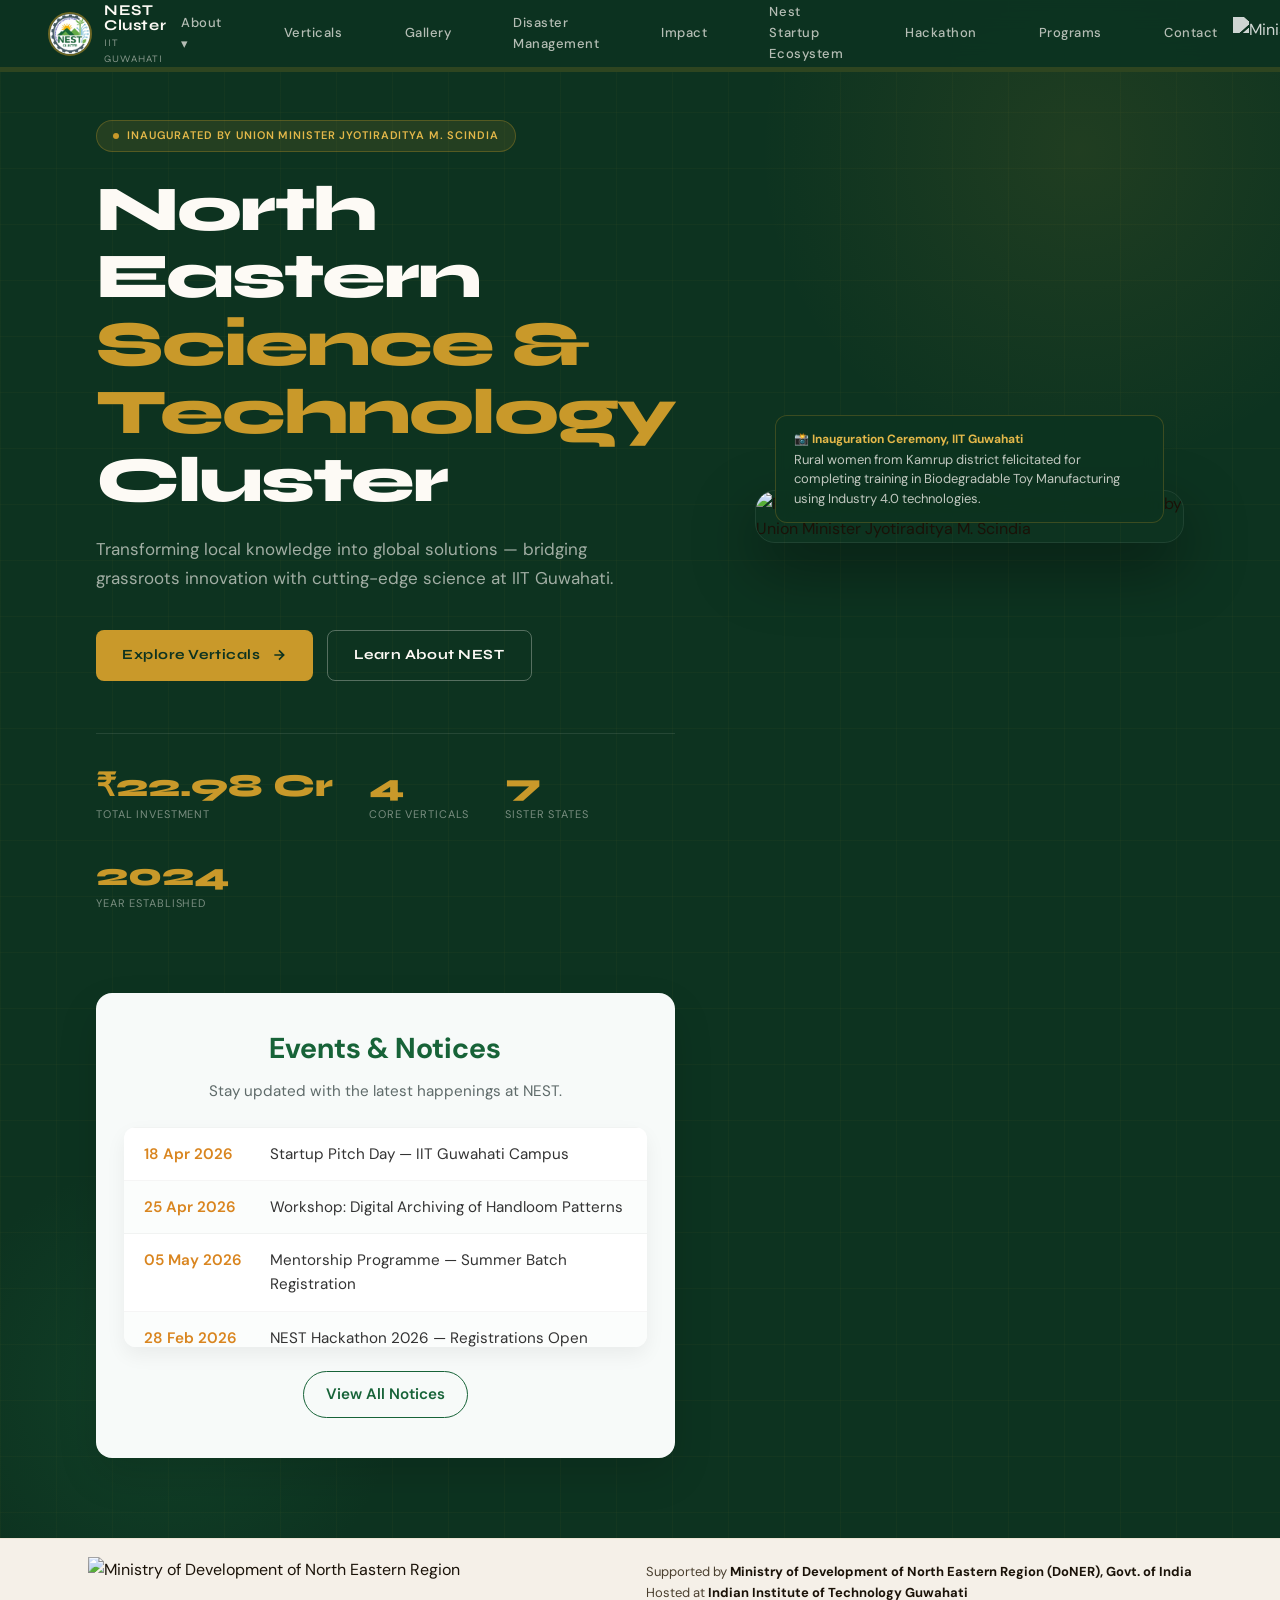
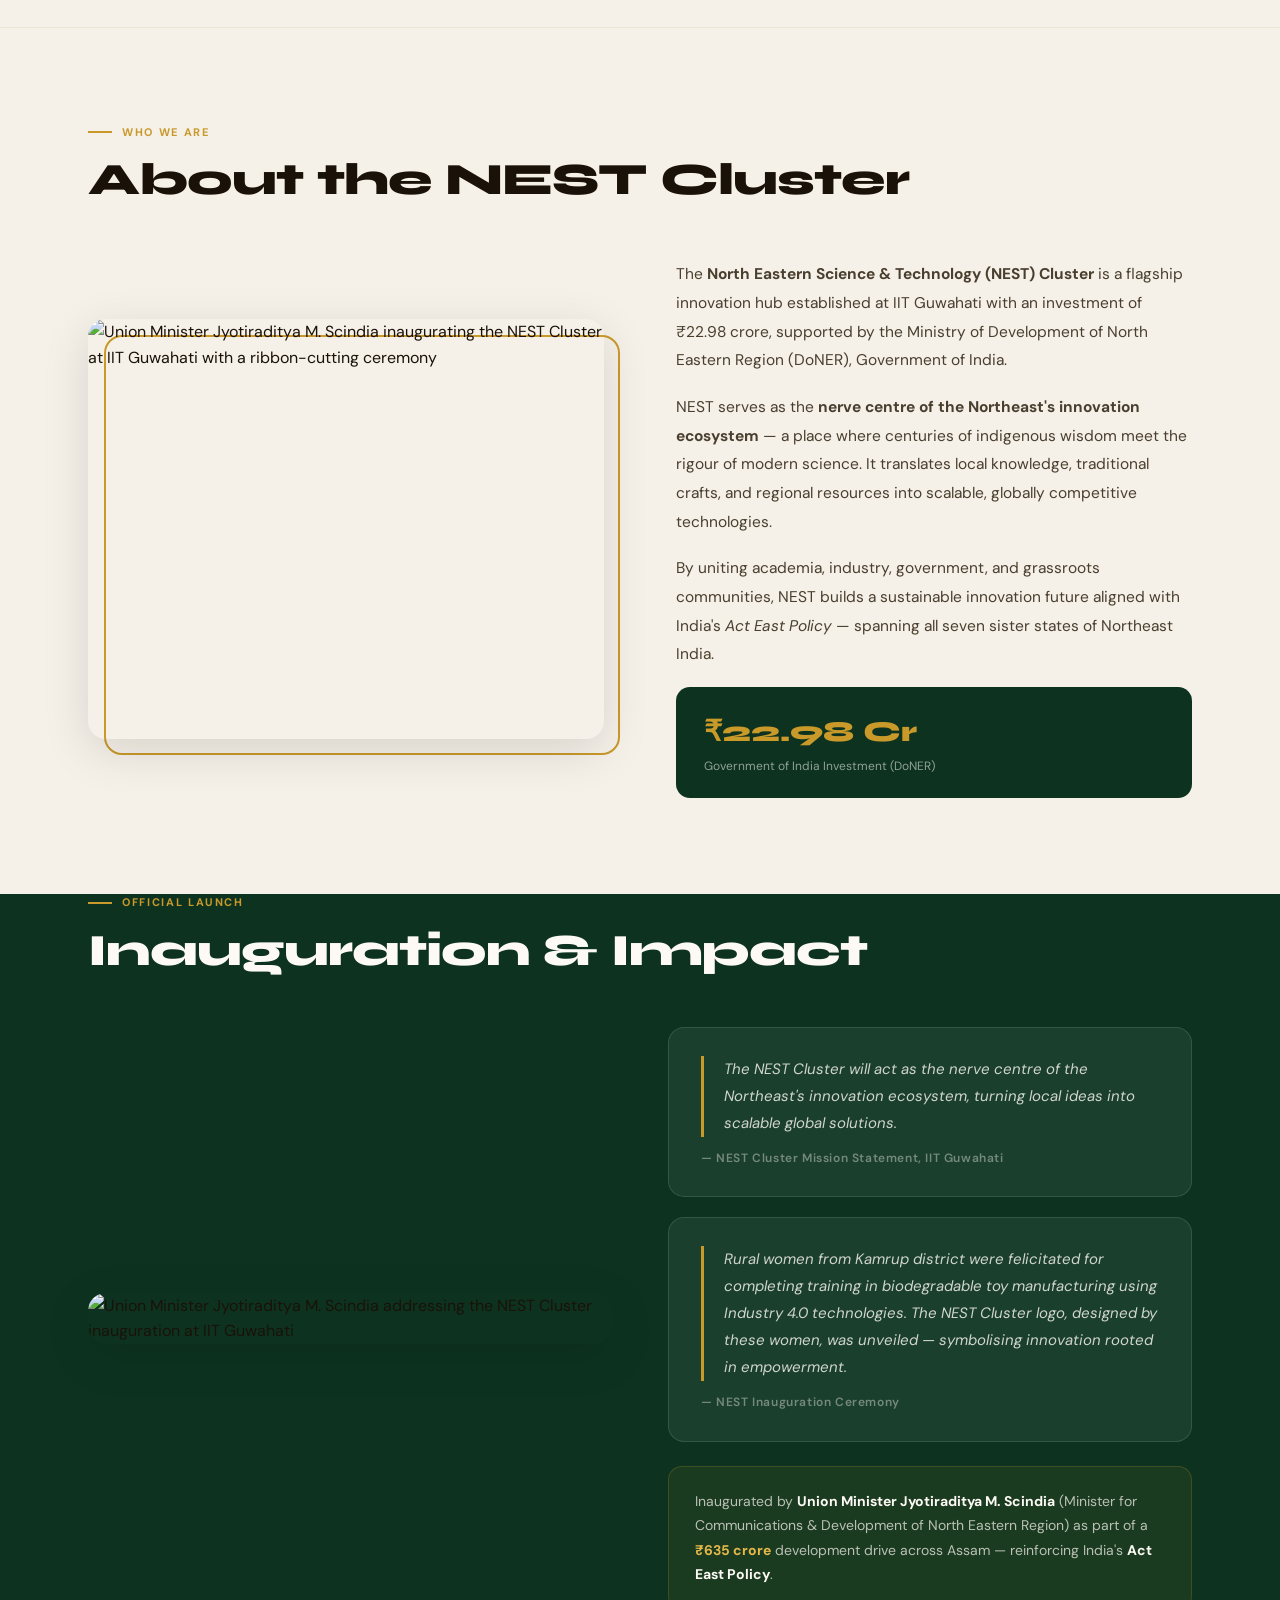
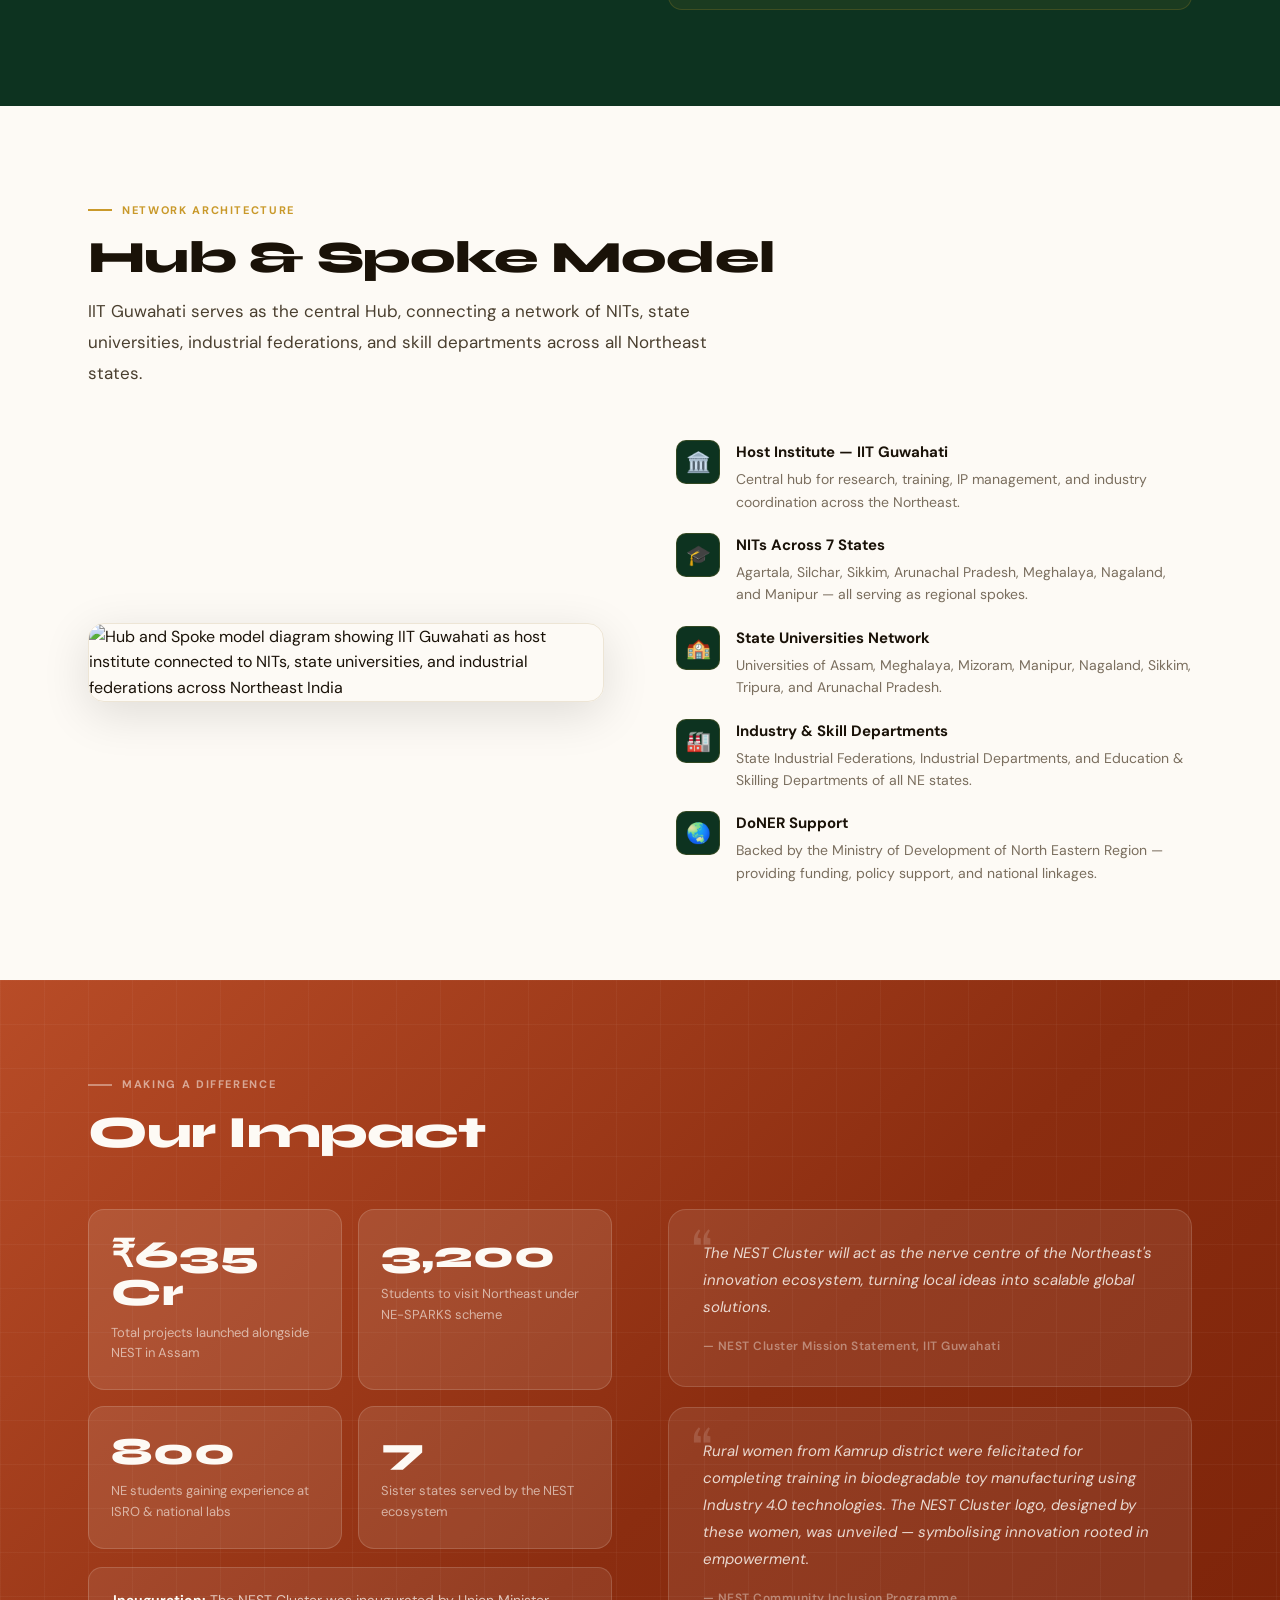
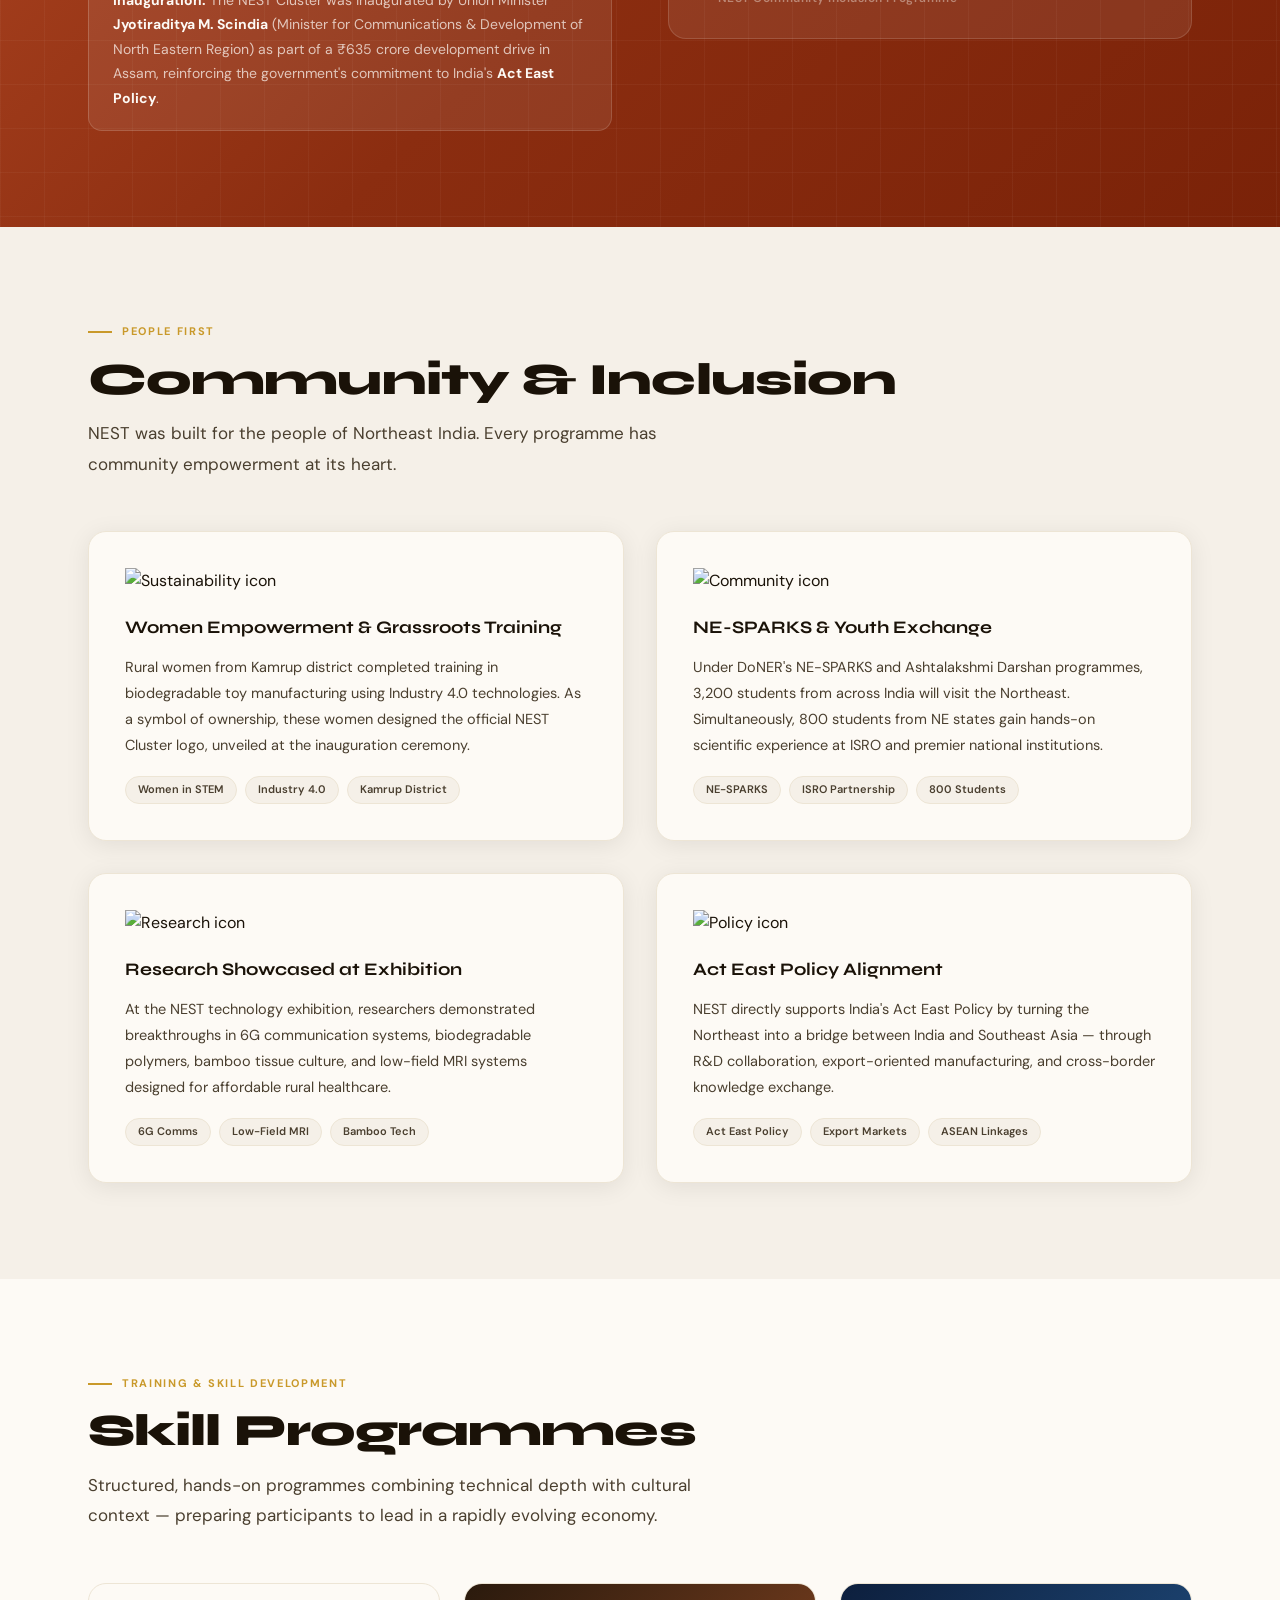
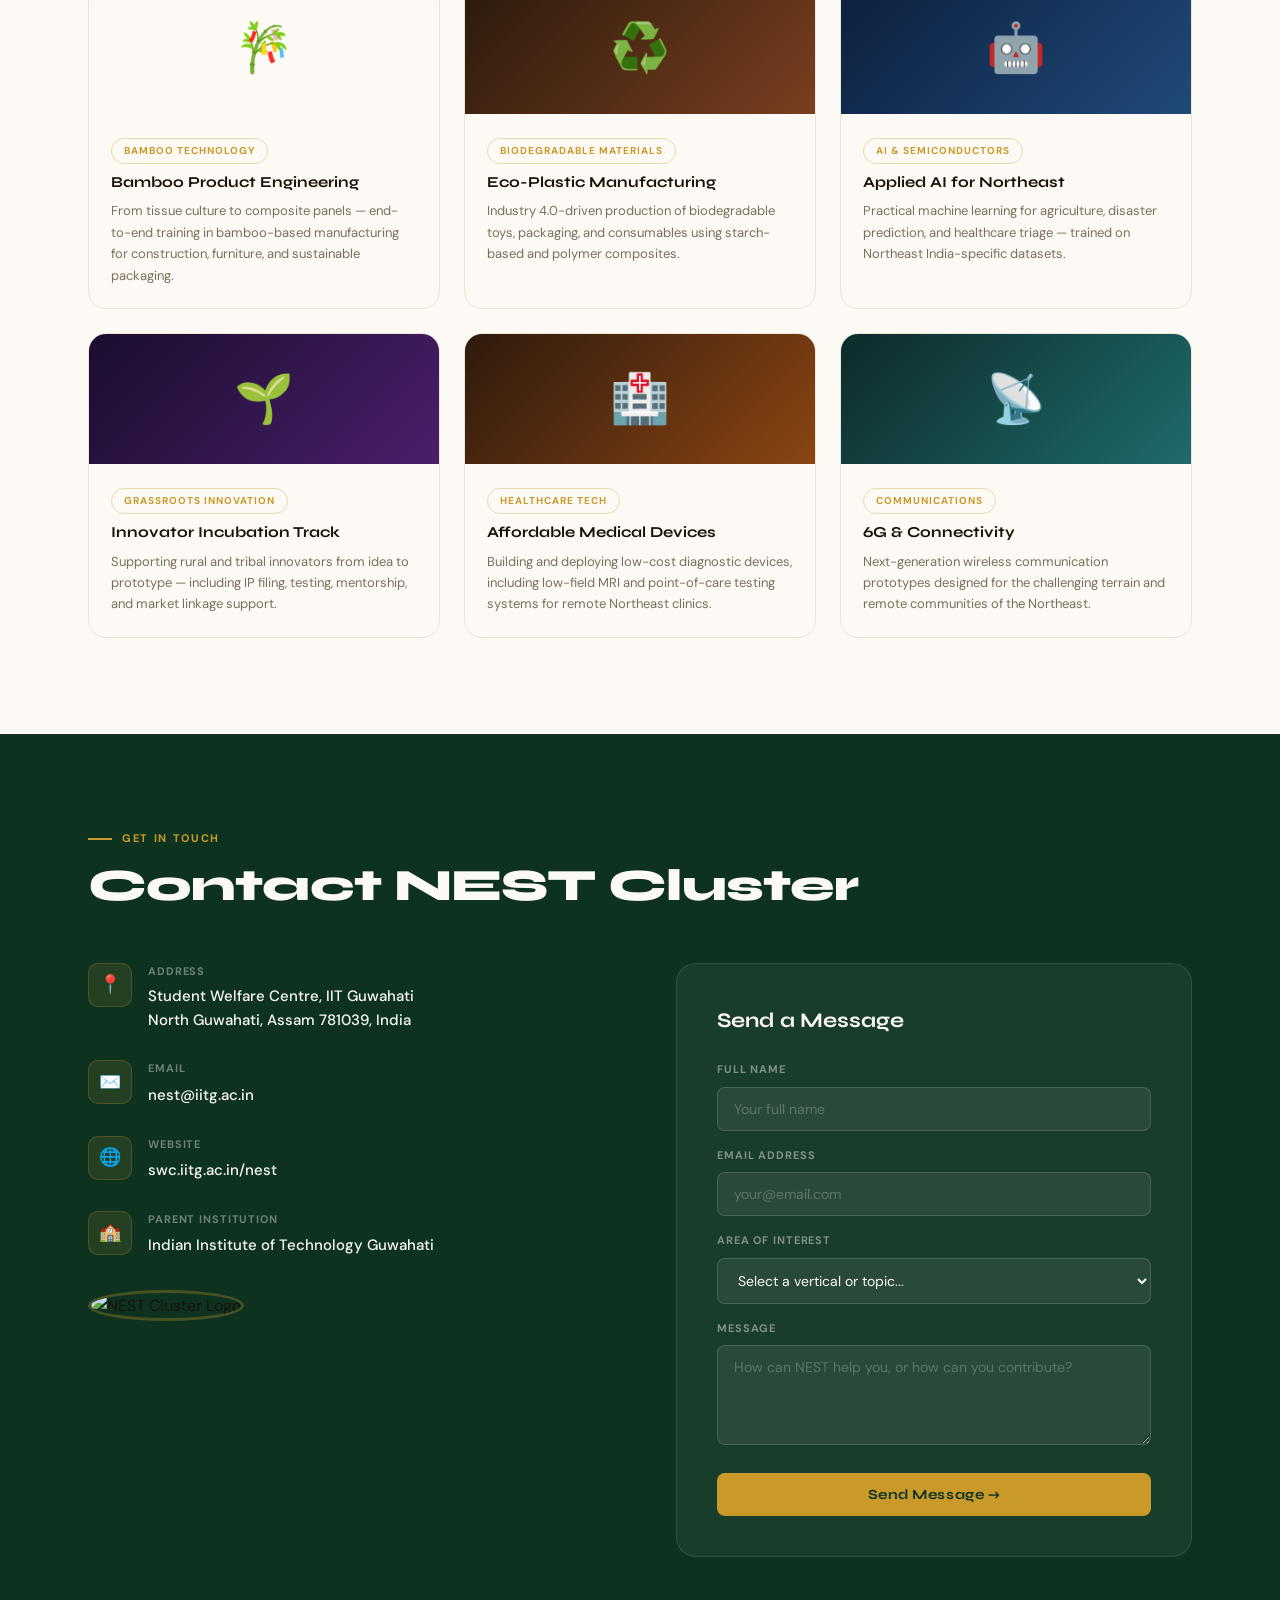
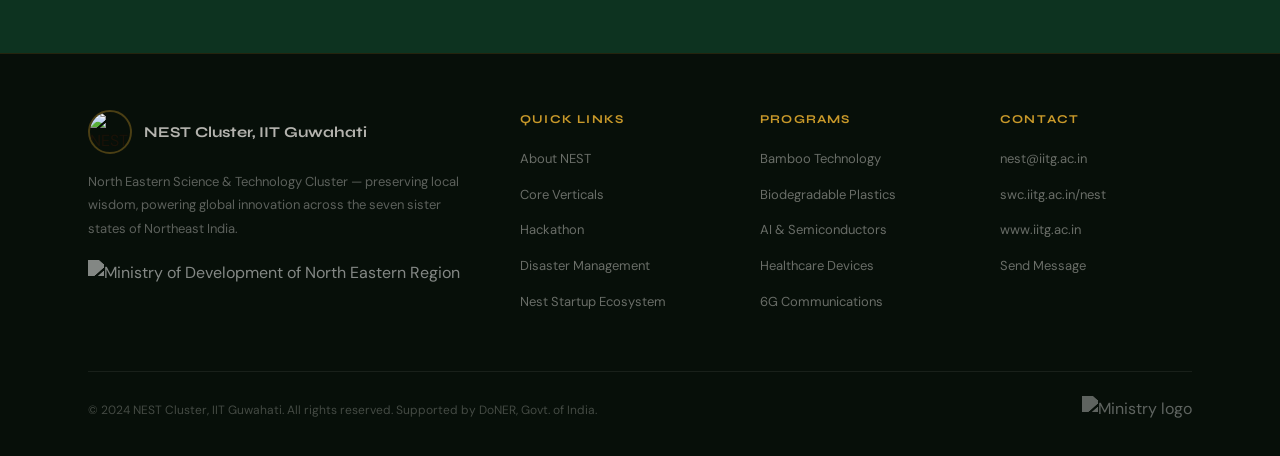
==== commit c1787590: "Update index.html" ====
--- a/index.html
+++ b/index.html
@@ -20,7 +20,7 @@
 
 <header class="navbar" id="navbar">
   <a href="index.html" class="navbar-brand">
-    <img src="images/logo.jpg" alt="NEST Cluster Logo" class="navbar-logo"/>
+    <img src="Images/logo.jpg" alt="NEST Cluster Logo" class="navbar-logo"/>
     <div class="navbar-title">
       <strong>NEST Cluster</strong>
       <span>IIT Guwahati</span>
@@ -620,3 +620,4 @@
 </body>
 </html>
 
+
--- a/style.css
+++ b/style.css
@@ -1,4 +1,3 @@
-/* ─── NEST CLUSTER — MAIN STYLESHEET ─── */
 
 :root {
   --green-dark:  #0d3320;
@@ -68,8 +67,6 @@
 .tag--light { color: rgba(253,250,245,0.6); border-color: rgba(253,250,245,0.2); }
 
 
-
-/* ── BUTTONS ── */
 .btn {
   display: inline-flex; align-items: center; gap: 10px;
   padding: 13px 26px; border-radius: 8px;
@@ -112,12 +109,11 @@
   display: inline-block;
 }
 
-/* Dropdown container */
 .dropdown {
   position: relative;
 }
 
-/* Dropdown menu */
+
 .dropdown-content {
   display: none;
   position: absolute;
@@ -140,7 +136,7 @@
   background: #f0f0f0;
 }
 
-/* Show on hover */
+
 .dropdown:hover .dropdown-content {
   display: block;
 }
@@ -168,7 +164,7 @@
   gap: 56px; margin-top: 52px; position: relative; z-index: 1;
 }
 
-/* Stats */
+
 .impact-stats-grid {
   display: grid; grid-template-columns: 1fr 1fr; gap: 16px;
 }
@@ -187,7 +183,6 @@
   font-size: 13px; line-height: 1.55; color: rgba(253,250,245,0.6);
 }
 
-/* Inauguration note */
 .impact-inaug-note {
   margin-top: 18px;
   background: rgba(253,250,245,0.08);
@@ -197,7 +192,7 @@
 }
 .impact-inaug-note strong { color: var(--white); }
 
-/* Quote cards */
+
 .impact-right { display: flex; flex-direction: column; gap: 20px; }
 .impact-quote-card {
   background: rgba(253,250,245,0.08);
@@ -756,12 +751,180 @@
   }
 }
 
+#gallery {
+  padding: 120px 48px 80px;
+  text-align: center;
+  background: var(--cream);
+}
+
+#gallery h2 {
+  font-family: 'Syne', sans-serif;
+  font-size: 2.2rem;
+  font-weight: 800;
+  color: var(--text-dark);
+  margin-bottom: 12px;
+}
+
+#gallery p {
+  font-size: 16px;
+  color: var(--text-mid);
+  margin-bottom: 48px;
+}
+
+
+.gallery-container {
+  display: grid;
+  grid-template-columns: repeat(3, 1fr);
+  gap: 28px;
+  max-width: 1200px;
+  margin: 0 auto;
+}
+
+
+.gallery-item {
+  position: relative;
+  border-radius: 18px;
+  overflow: hidden;
+  box-shadow: var(--shadow);
+  transition: all 0.3s ease;
+  background: var(--white);
+  border: 1px solid var(--cream-dark);
+}
+
+.gallery-item:hover {
+  transform: translateY(-6px);
+  box-shadow: var(--shadow-lg);
+}
+
+
+
+.gallery-item img {
+  width: 100%;
+  height: 260px;
+  object-fit: cover;
+  display: block;
+  transition: transform 0.4s ease;
+}
+
+.gallery-item:hover img {
+  transform: scale(1.05);
+}
+
+
+
+.overlay {
+  position: absolute;
+  inset: 0;
+  background: linear-gradient(
+    to top,
+    rgba(13, 51, 32, 0.85),
+    rgba(13, 51, 32, 0.3)
+  );
+  display: flex;
+  align-items: center;
+  justify-content: center;
+  opacity: 0;
+  transition: opacity 0.3s ease;
+}
+
+.gallery-item:hover .overlay {
+  opacity: 1;
+}
+
+
+.download-btn {
+  background: var(--gold);
+  color: var(--green-dark);
+  padding: 10px 22px;
+  border-radius: 999px;
+  font-weight: 700;
+  font-size: 14px;
+  text-decoration: none;
+  transition: all 0.2s ease;
+}
+
+.download-btn:hover {
+  background: var(--gold-light);
+  transform: translateY(-2px);
+}
+
+
+@media (max-width: 1024px) {
+  .gallery-container {
+    grid-template-columns: repeat(2, 1fr);
+  }
+}
+
+@media (max-width: 768px) {
+  #gallery {
+    padding: 100px 20px 60px;
+  }
+
+  .gallery-container {
+    grid-template-columns: 1fr;
+  }
+}
+
+.startup-hero {
+  background: linear-gradient(135deg, #8b2d10 0%, #b84c27 50%, #7a2208 100%);
+  padding: 140px 48px 80px;
+  text-align: center;
+  position: relative;
+  overflow: hidden;
+}
+
+.startup-hero::before {
+  content: '';
+  position: absolute;
+  inset: 0;
+  background-image:
+    linear-gradient(rgba(253,250,245,0.04) 1px, transparent 1px),
+    linear-gradient(90deg, rgba(253,250,245,0.04) 1px, transparent 1px);
+  background-size: 44px 44px;
+  pointer-events: none;
+}
+
+.startup-hero .container {
+  position: relative;
+  z-index: 1;
+}
+
+.startup-hero h1 {
+  font-family: 'Syne', sans-serif;
+  font-size: clamp(2rem, 4vw, 3rem);
+  font-weight: 800;
+  color: var(--white);
+  margin-bottom: 16px;
+}
+
+.startup-hero-sub {
+  font-size: 18px;
+  color: rgba(253,250,245,0.7);
+  margin-bottom: 32px;
+}
+
+.startup-hero-buttons {
+  display: flex;
+  gap: 16px;
+  justify-content: center;
+  flex-wrap: wrap;
+}
+
+.startup-hero .btn--outline {
+  border-color: rgba(253,250,245,0.4);
+  color: var(--white);
+}
+
+.startup-hero .btn--outline:hover {
+  background: rgba(253,250,245,0.1);
+  border-color: var(--white);
+}
 
 .programs-grid { display: grid; grid-template-columns: repeat(3, 1fr); gap: 24px; margin-top: 52px; }
 .program-card { border-radius: 18px; overflow: hidden; border: 1px solid var(--cream-dark); transition: all 0.25s; background: var(--white); }
 .program-card:hover { transform: translateY(-6px); box-shadow: var(--shadow-lg); }
 .program-card-top { height: 130px; display: flex; align-items: center; justify-content: center; font-size: 48px; }
-.pc-1 .program-card-top { background: linear-gradient(135deg, #0d3320, #1f6b41); }
+.pc-1 .program-card-ztop { background: linear-gradient(135deg, #0d3320, #1f6b41); }
 .pc-2 .program-card-top { background: linear-gradient(135deg, #2a1a0d, #7a3f1f); }
 .pc-3 .program-card-top { background: linear-gradient(135deg, #0d1f3d, #1f4a7a); }
 .pc-4 .program-card-top { background: linear-gradient(135deg, #1a0d2e, #4a1f6b); }
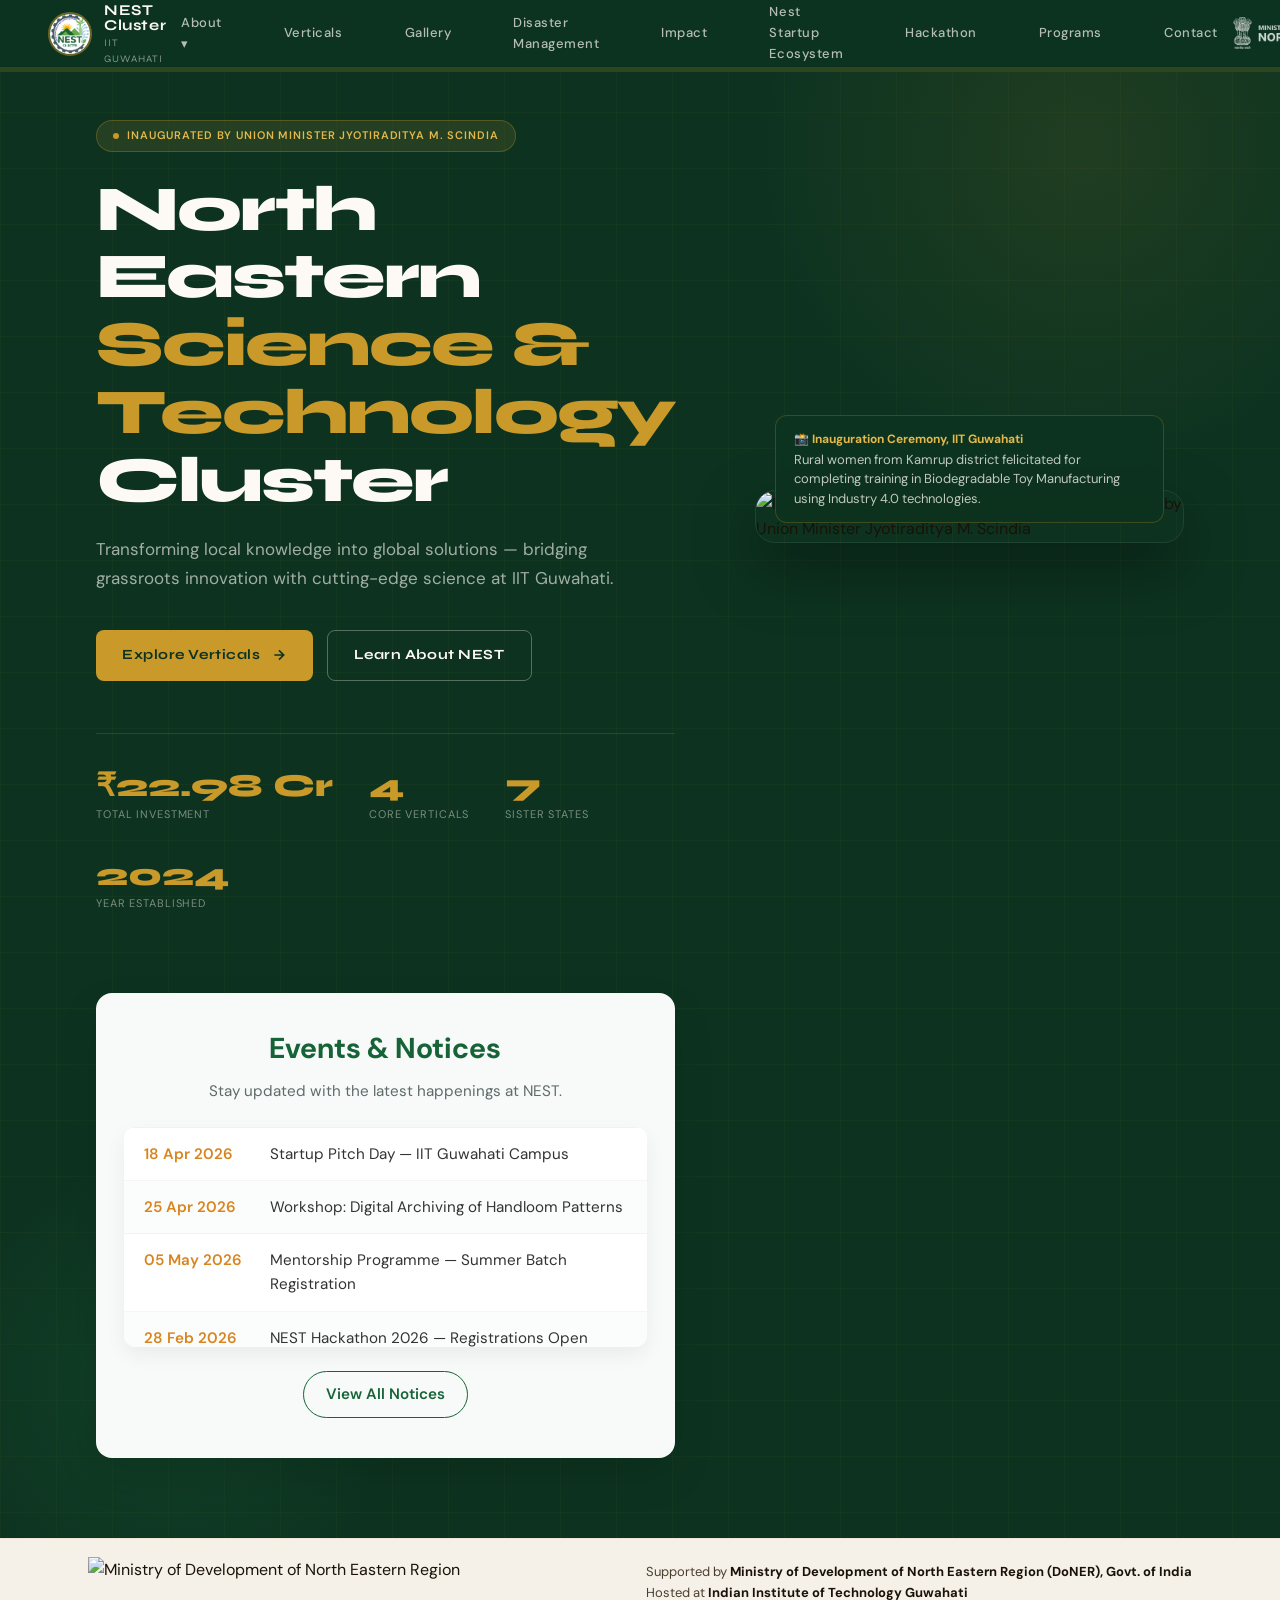
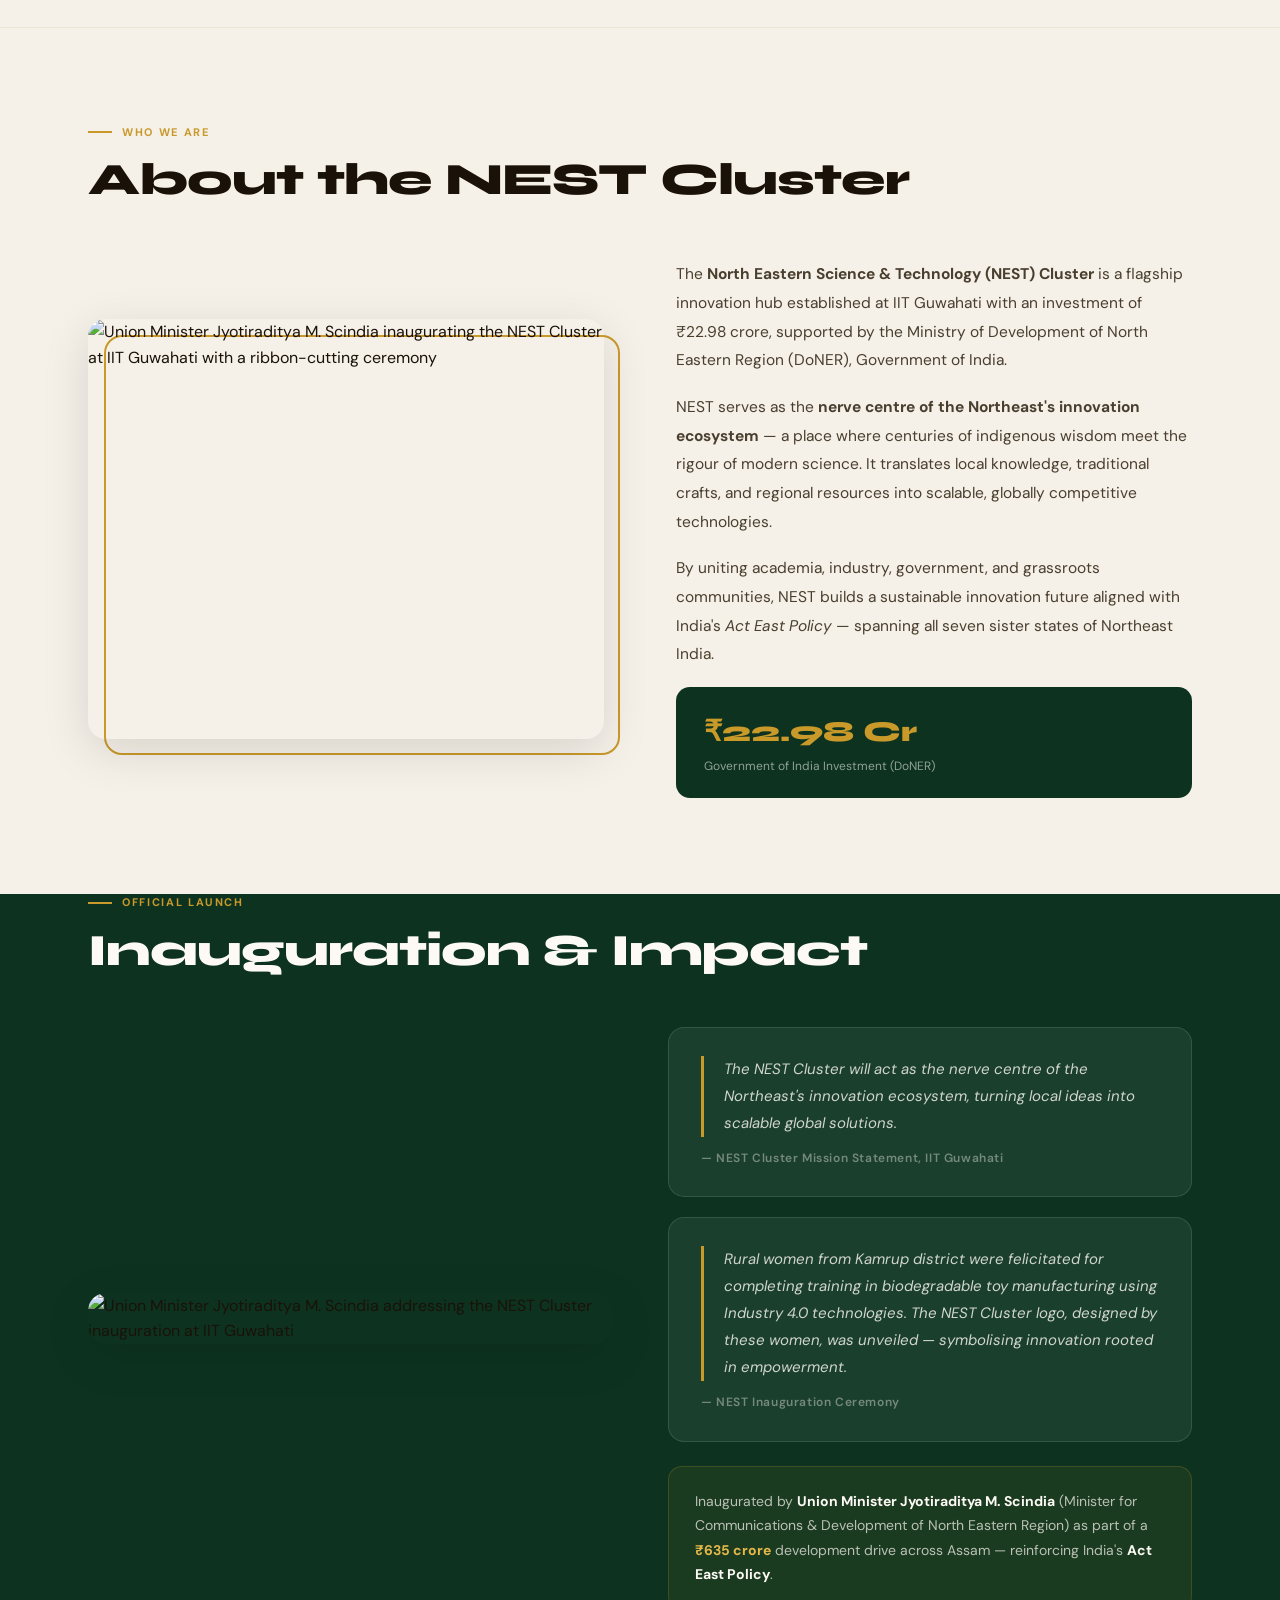
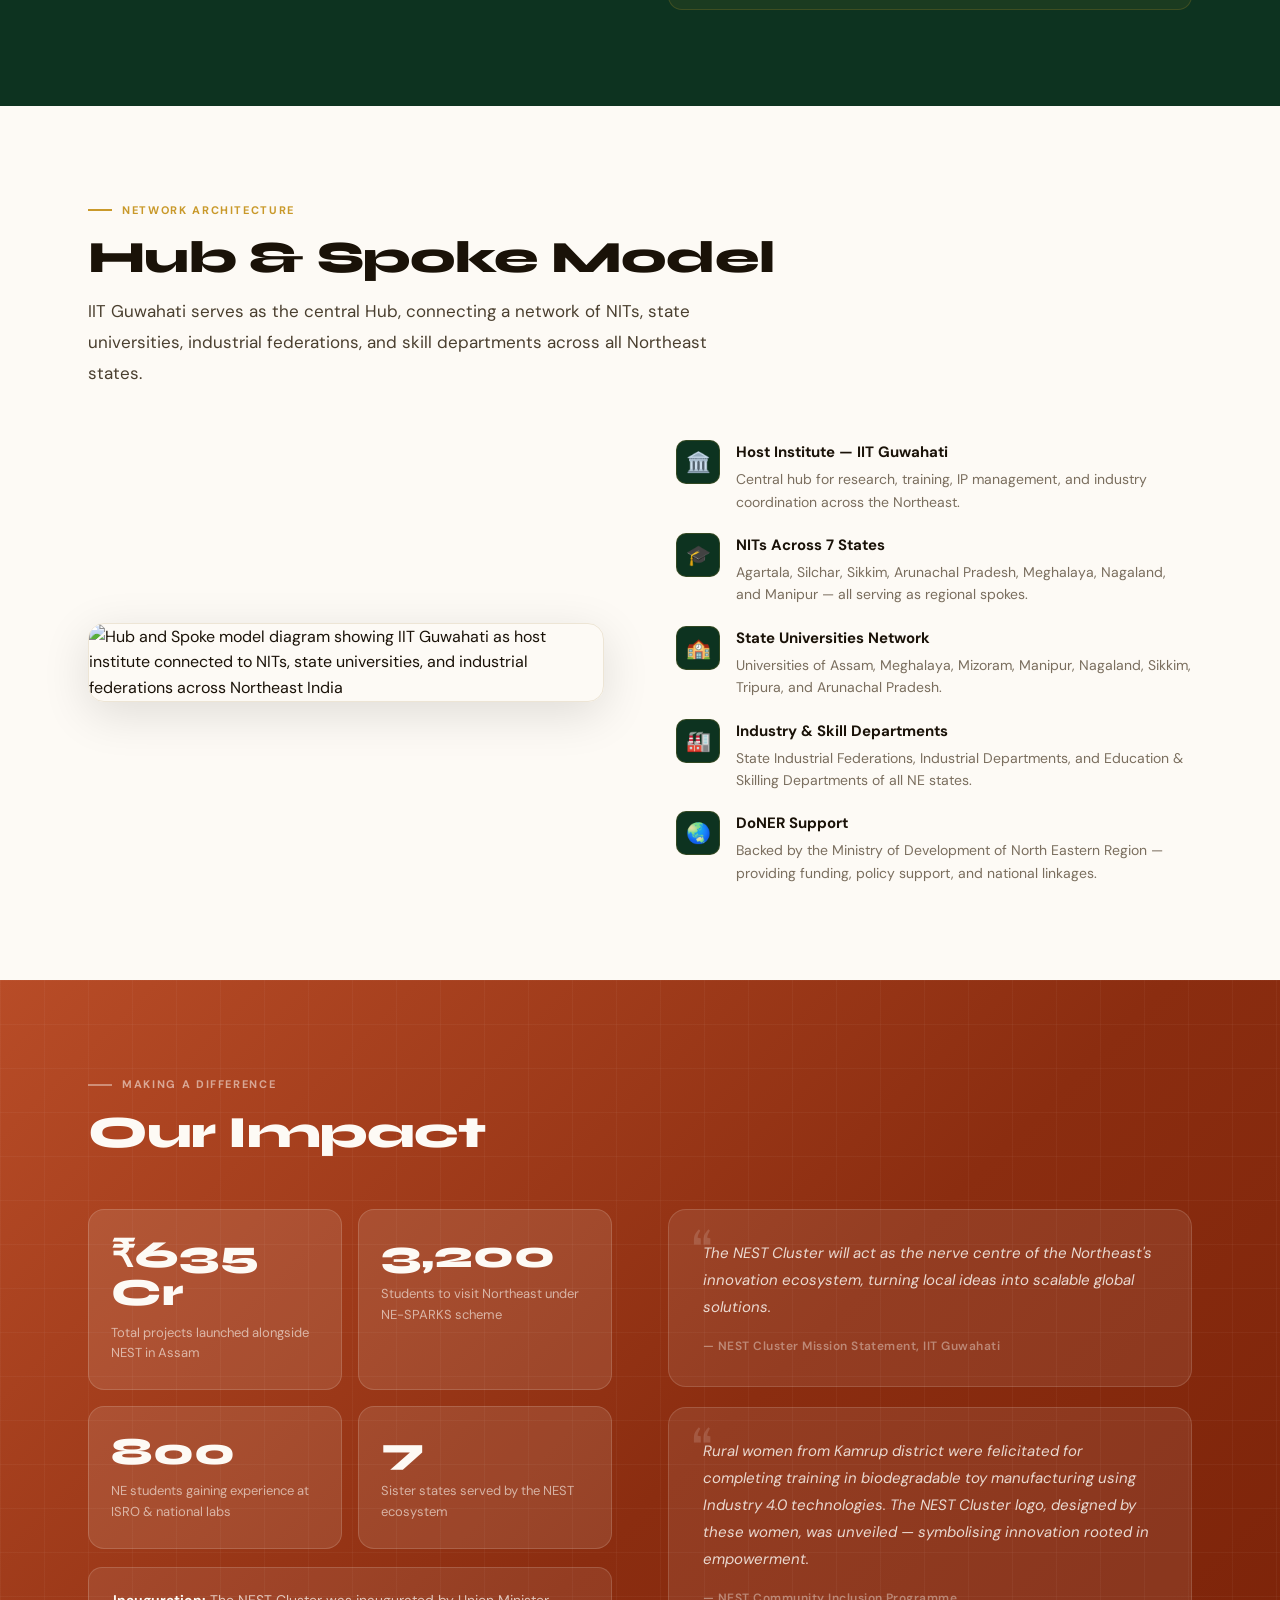
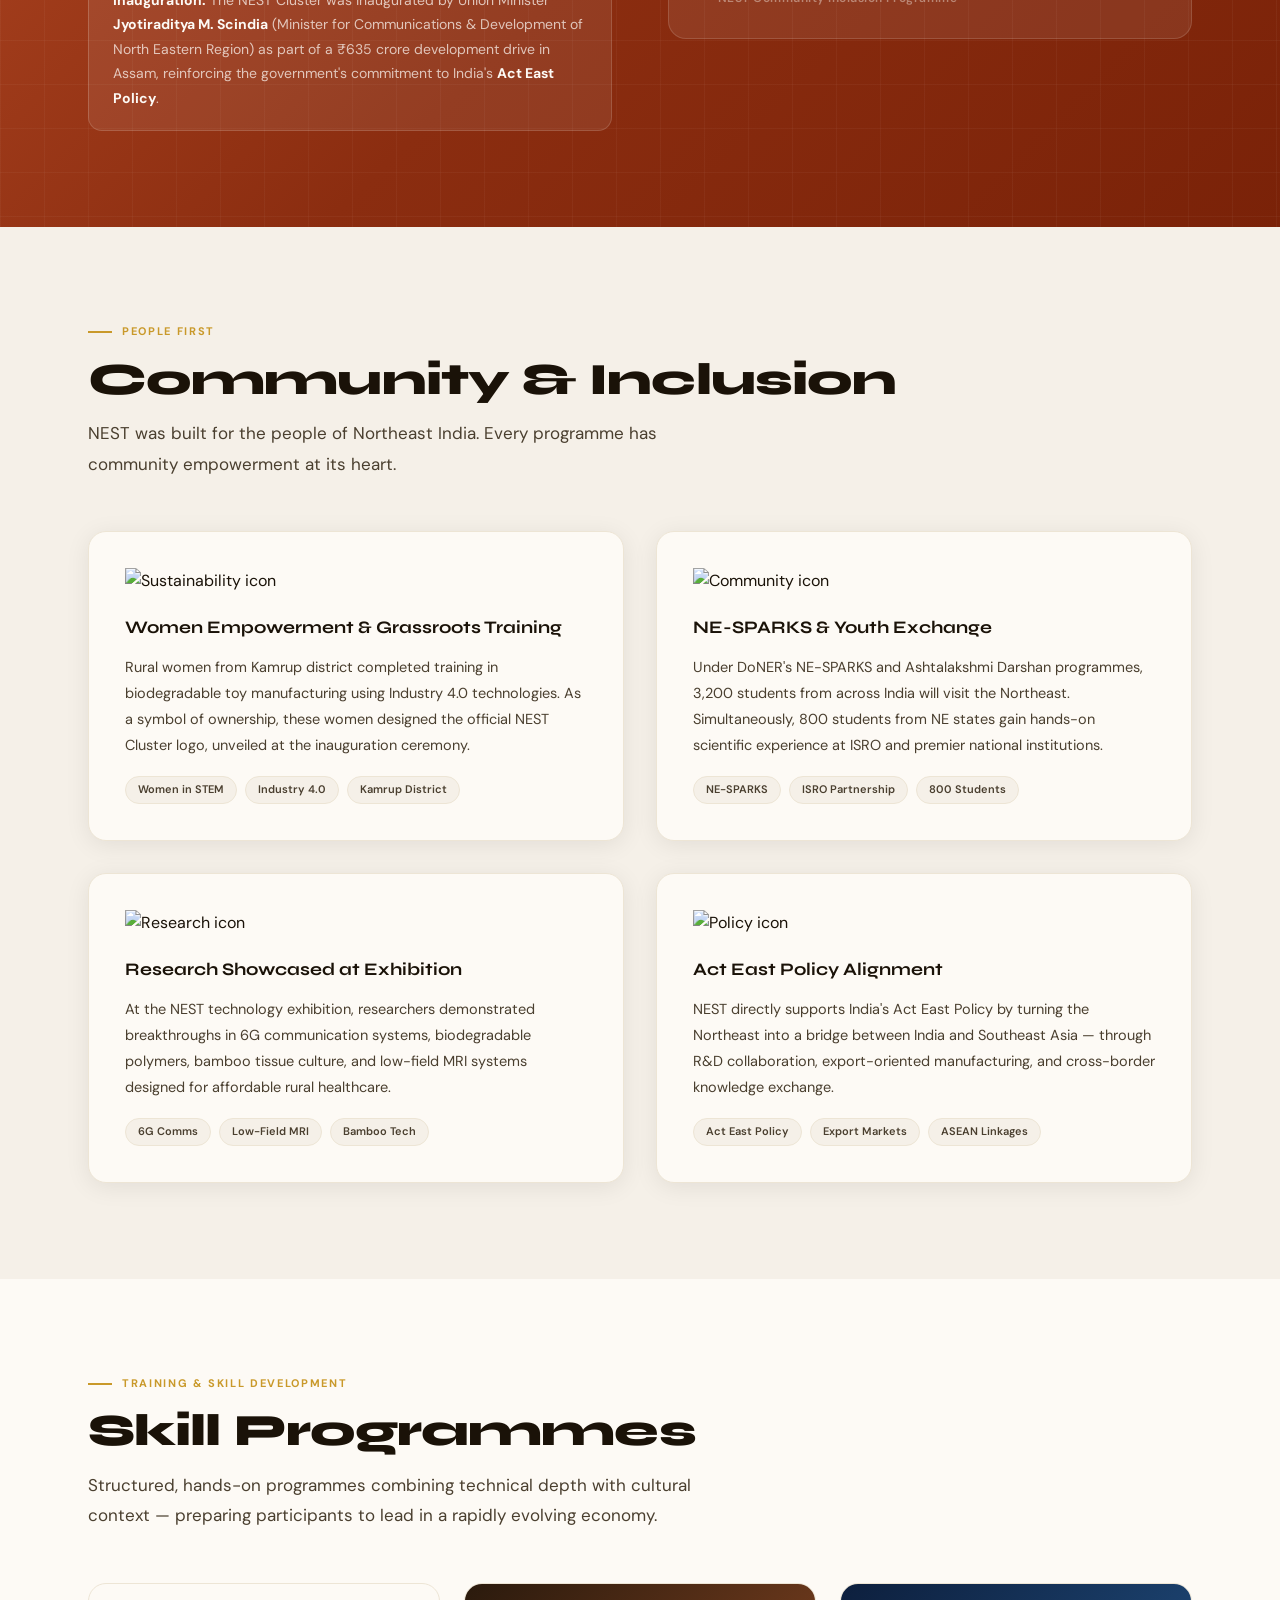
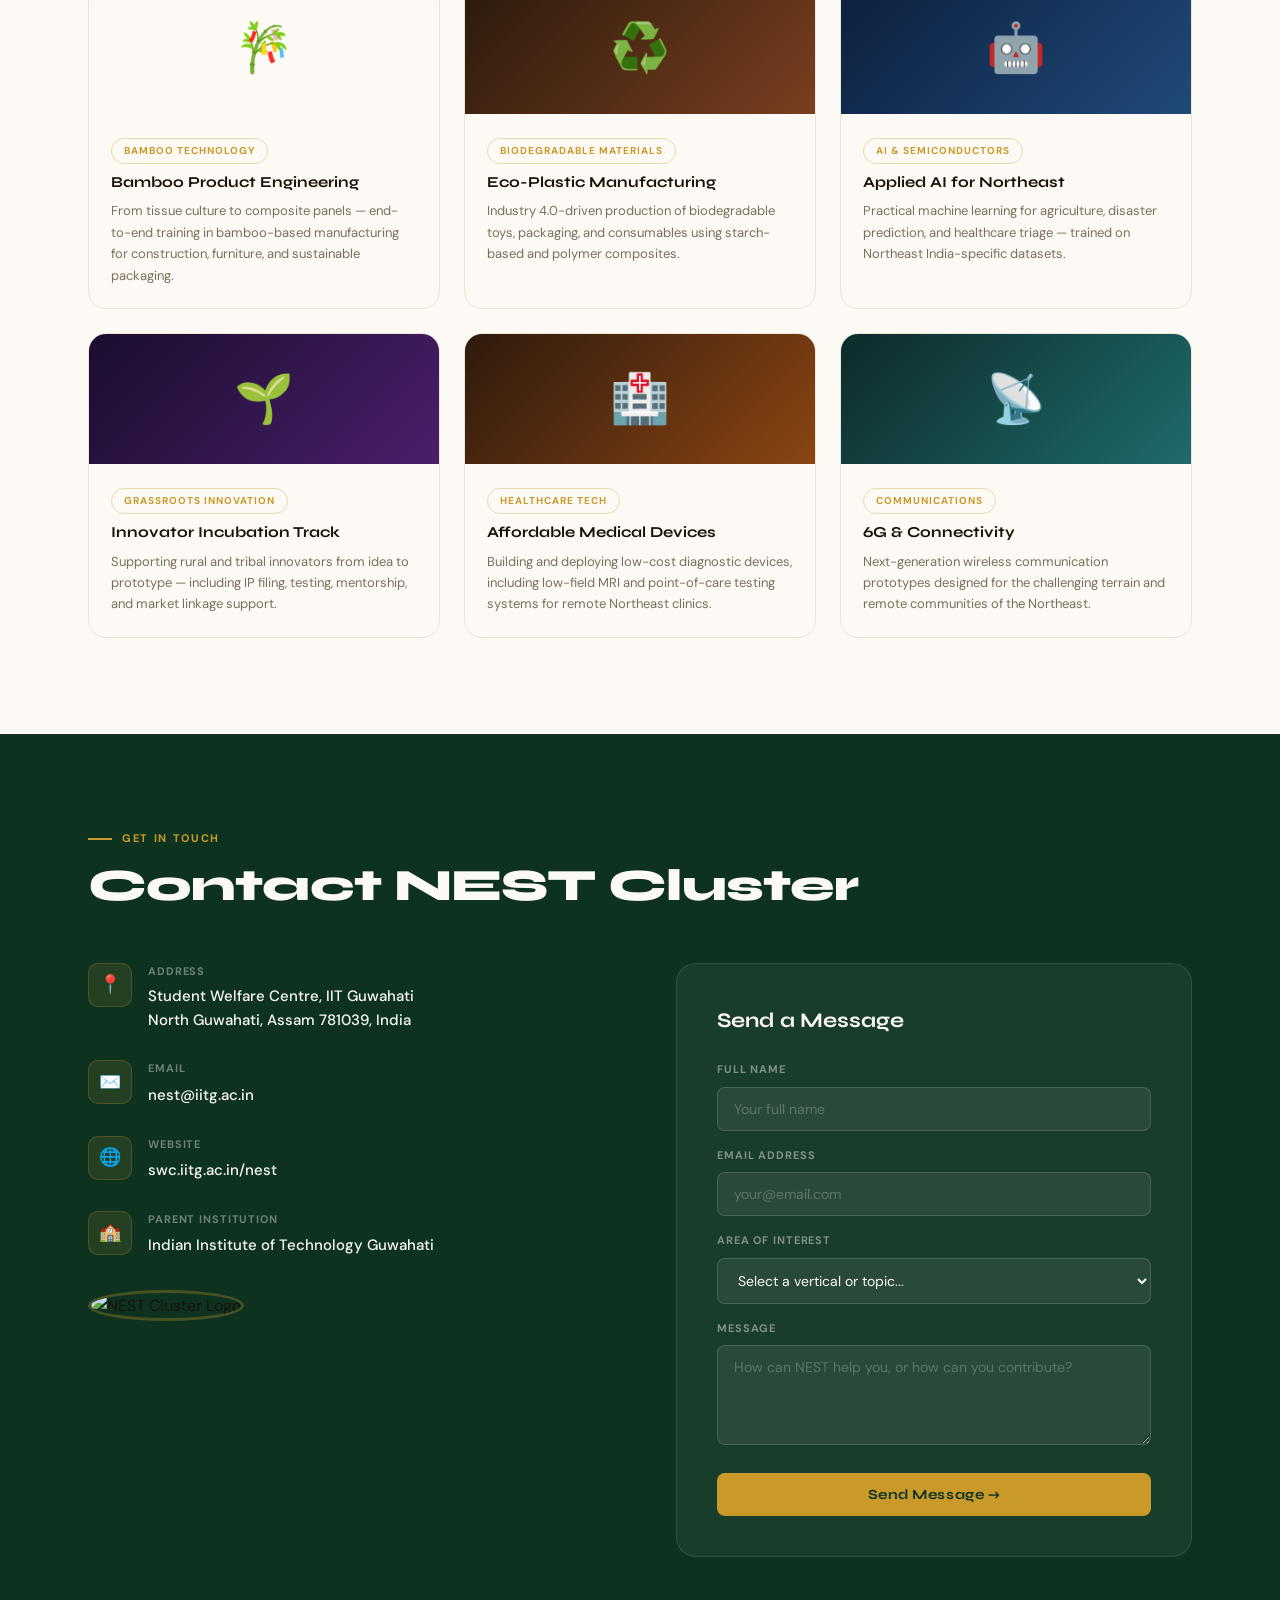
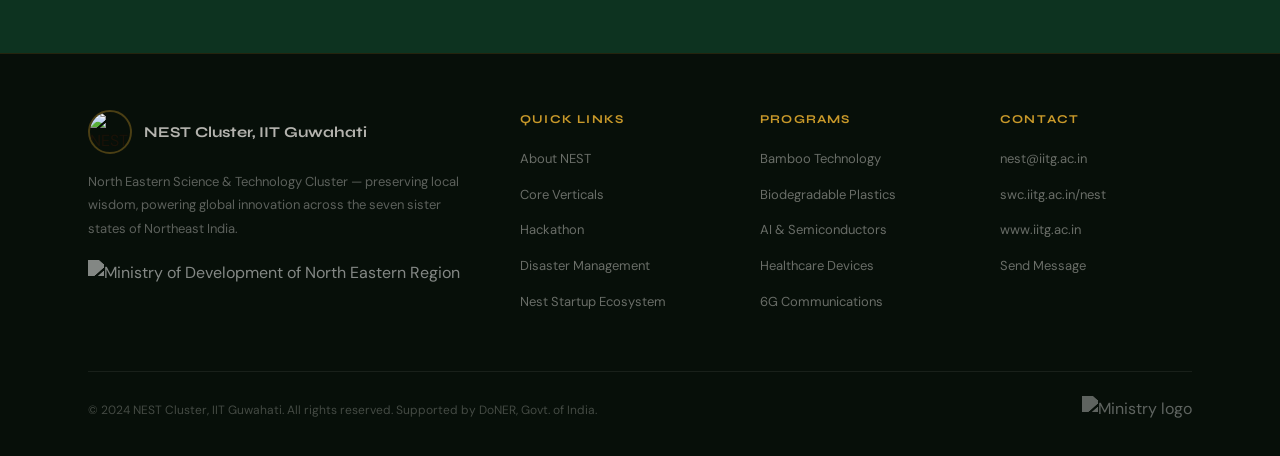
==== commit 4b339e64: "Update index.html" ====
--- a/index.html
+++ b/index.html
@@ -47,7 +47,7 @@
   </nav>
 
   <div class="navbar-actions">
-    <img src="images/banner.png" alt="Ministry of Development of North Eastern Region" class="navbar-ministry"/>
+    <img src="Images/banner.png" alt="Ministry of Development of North Eastern Region" class="navbar-ministry"/>
     <a href="apply.html" class="navbar-apply">Apply Now</a>
     <button class="hamburger" aria-label="Menu">
       <span></span><span></span><span></span>
@@ -621,3 +621,4 @@
 </html>
 
 
+
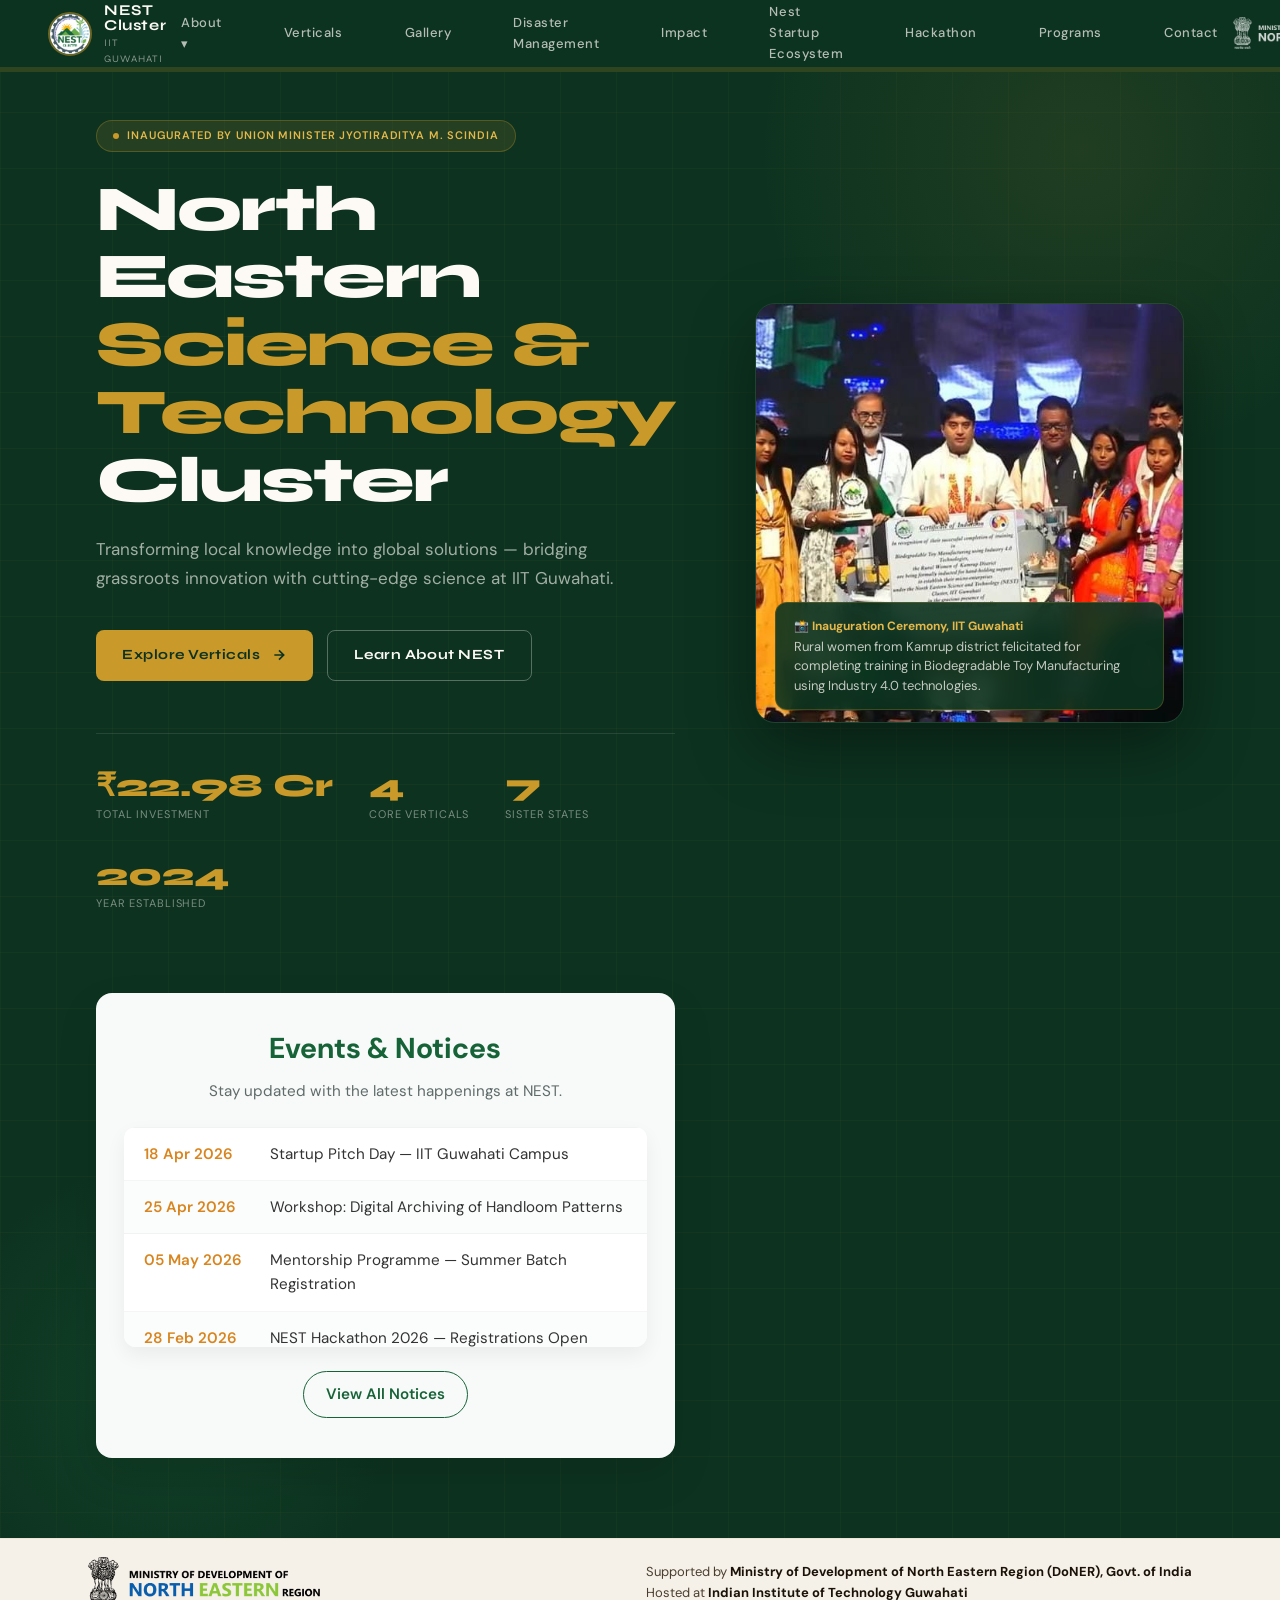
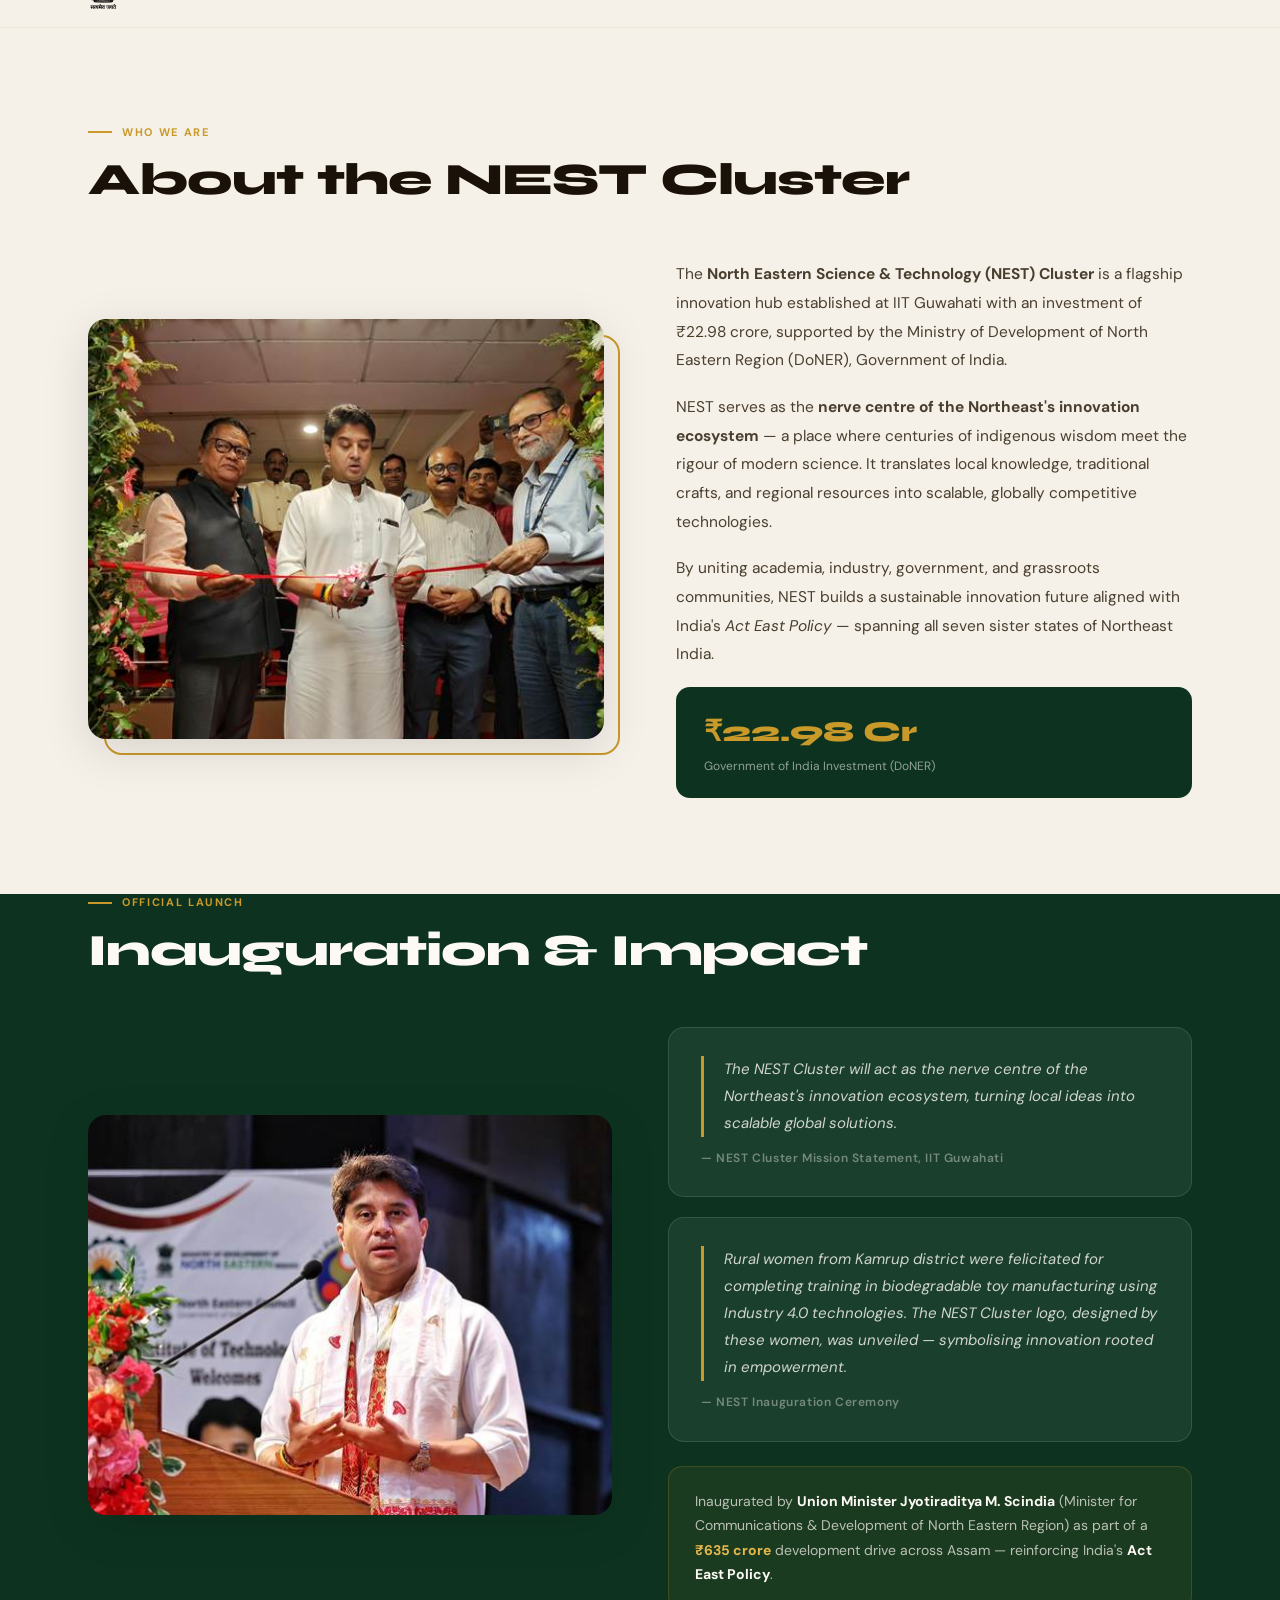
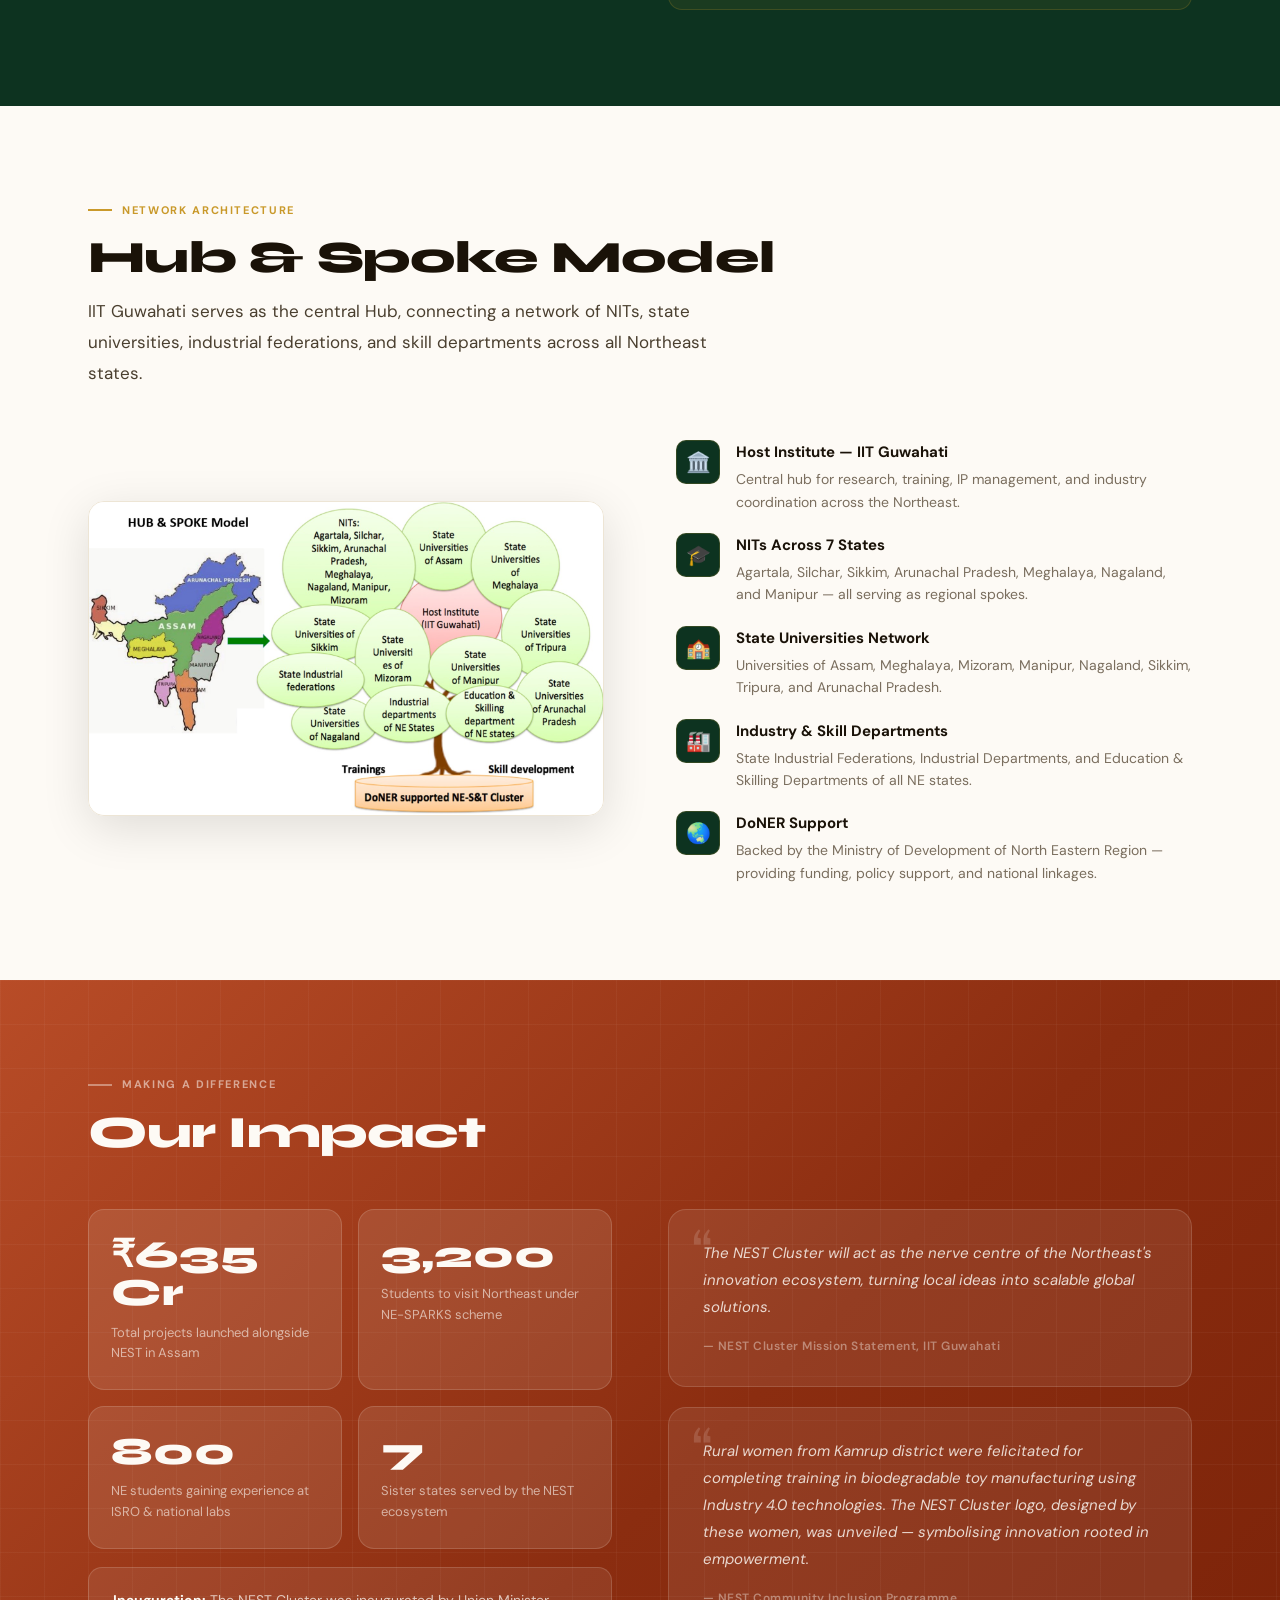
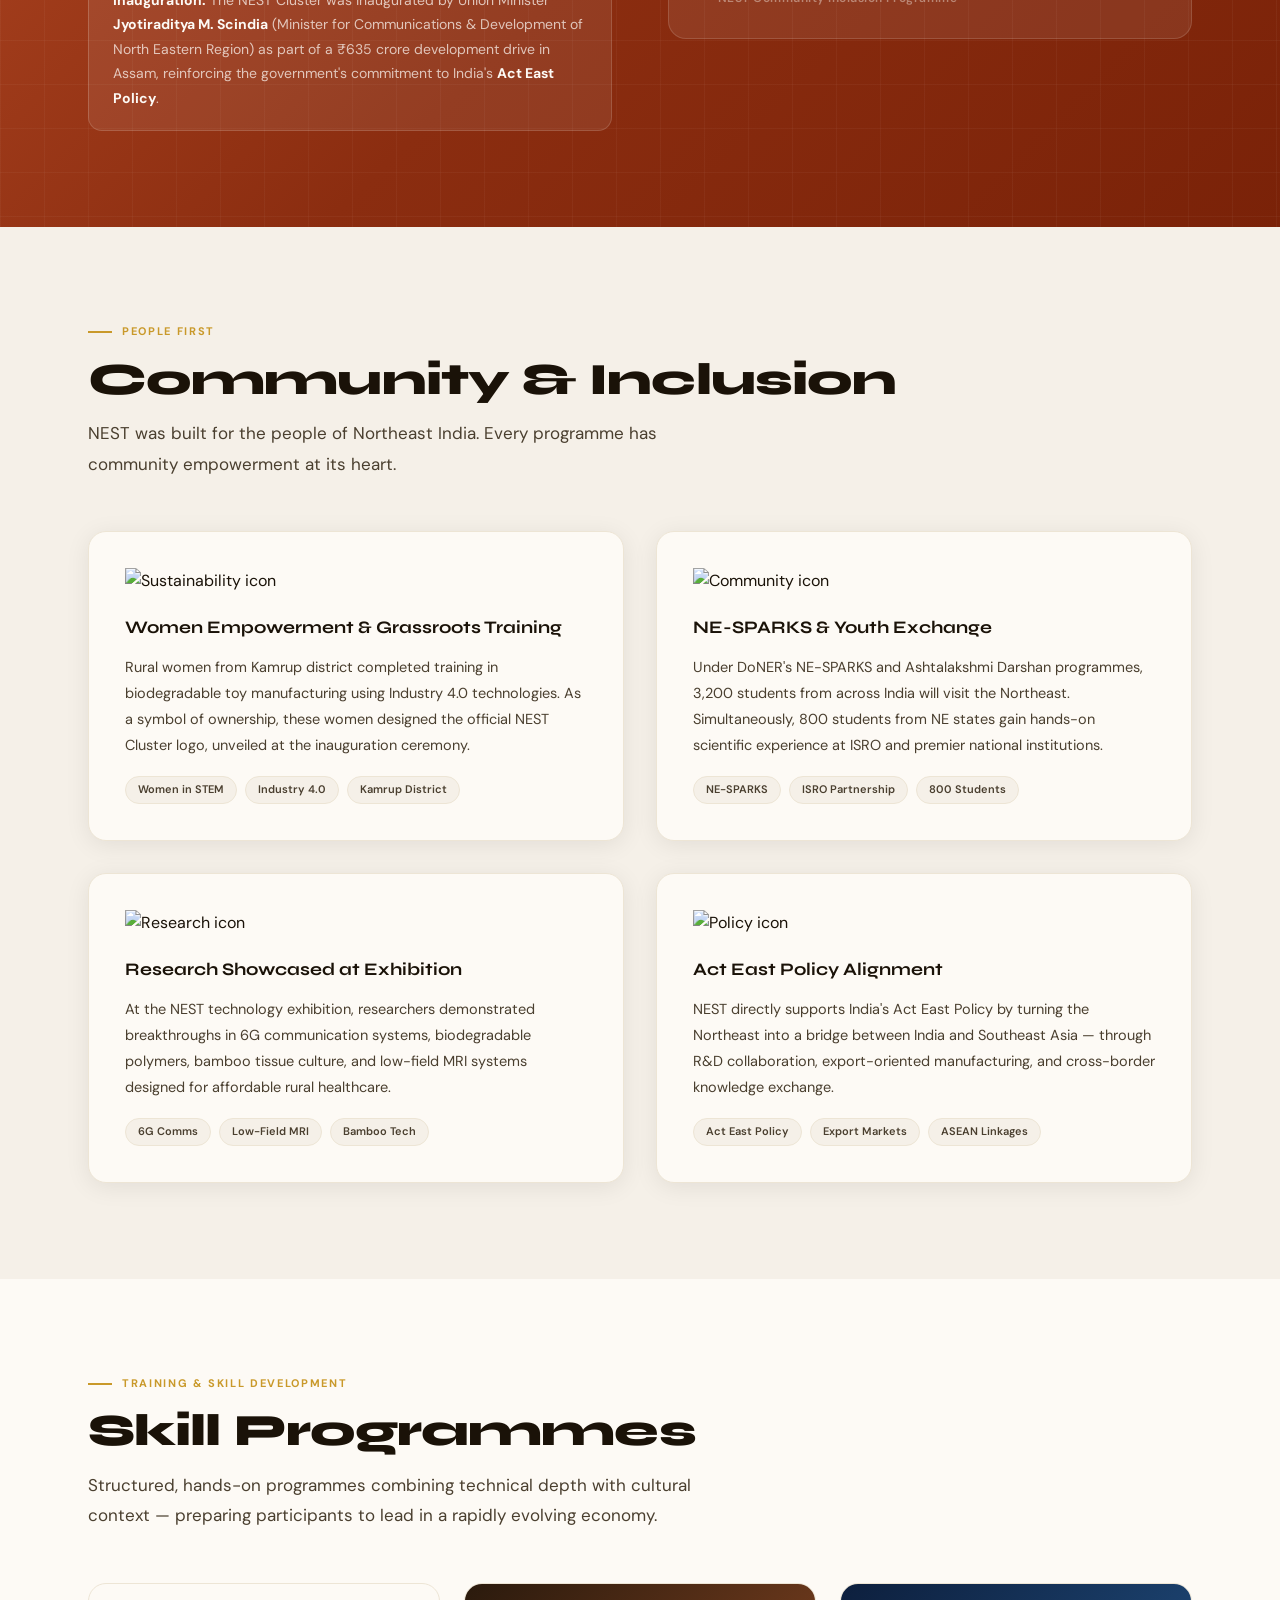
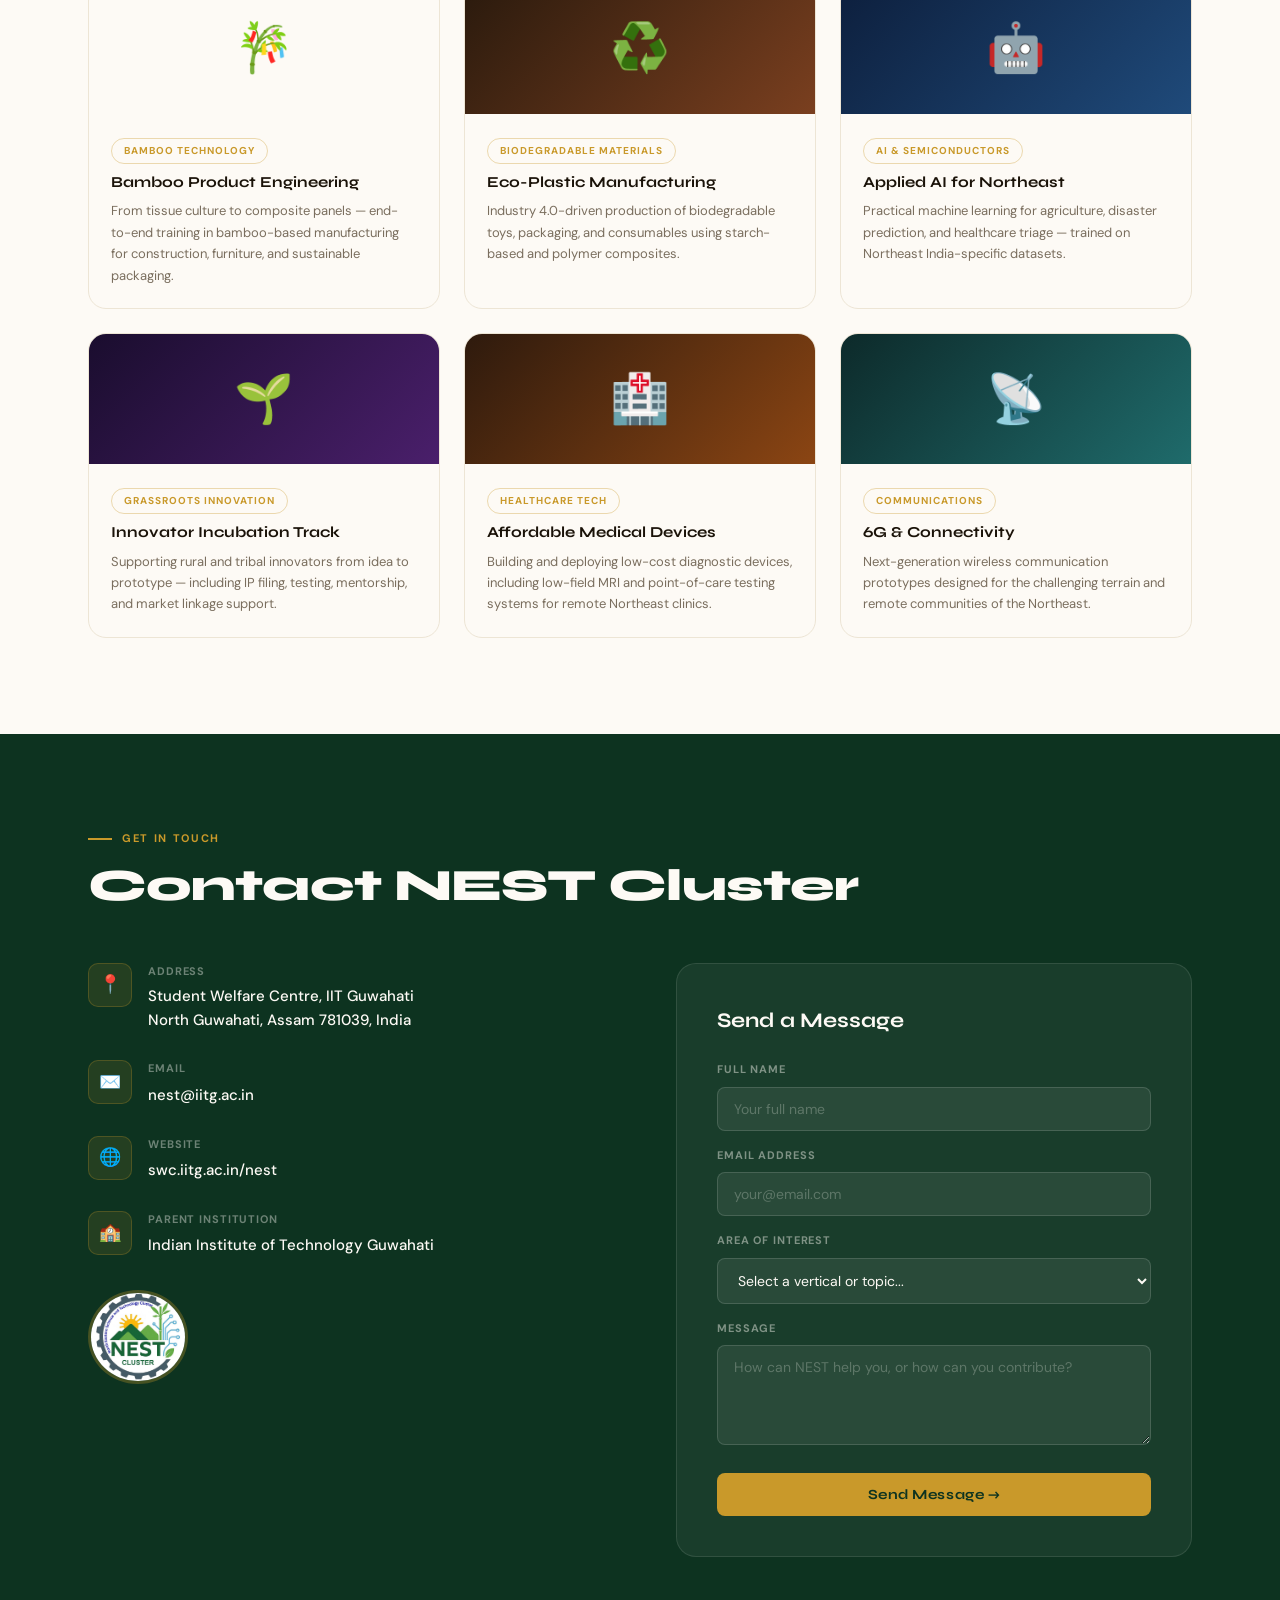
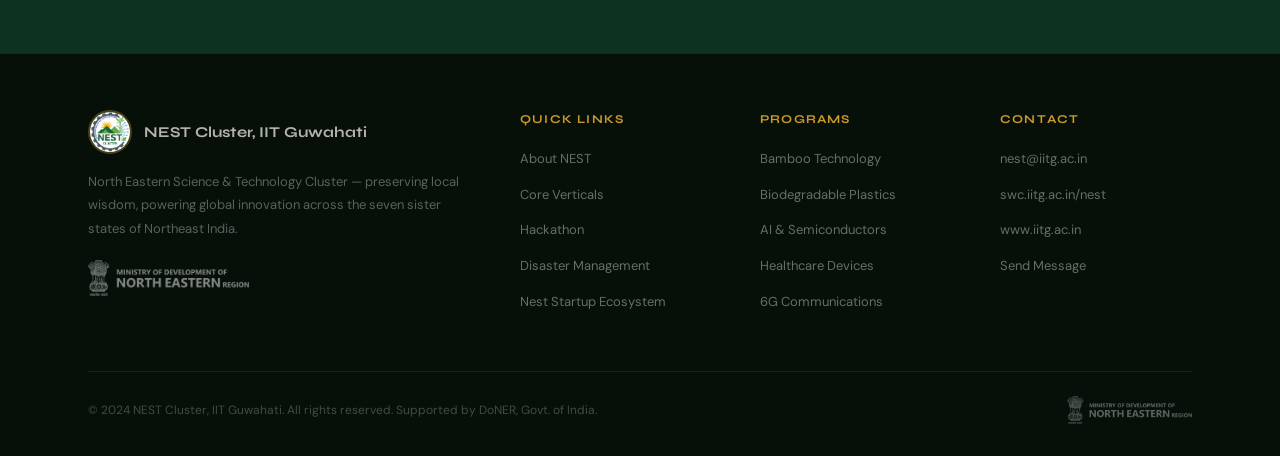
==== commit 90b2fe20: "Update index.html" ====
--- a/index.html
+++ b/index.html
@@ -6,14 +6,11 @@
   <title>NEST Cluster | North Eastern Science &amp; Technology Cluster — IIT Guwahati</title>
   <meta name="description" content="North Eastern Science & Technology (NEST) Cluster at IIT Guwahati — bridging grassroots innovation with cutting-edge science across the seven sister states."/>
 
-  <!-- Fonts -->
   <link rel="preconnect" href="https://fonts.googleapis.com"/>
   <link href="https://fonts.googleapis.com/css2?family=Syne:wght@400;500;600;700;800&family=DM+Sans:ital,wght@0,300;0,400;0,500;1,300&display=swap" rel="stylesheet"/>
 
-  <!-- Favicon -->
   <link rel="icon" type="image/jpeg" href="logo.jpg"/>
 
-  <!-- Stylesheet -->
   <link rel="stylesheet" href="style.css"/>
 </head>
 <body>
@@ -119,9 +116,8 @@
     </div>
         
 
-
     <div class="hero-image-panel">
-      <img src="images/hero-bg.jpg" alt="Rural women felicitated at NEST Cluster inauguration by Union Minister Jyotiraditya M. Scindia" class="hero-inauguration-img"/>
+      <img src="Images/hero-bg.jpg" alt="Rural women felicitated at NEST Cluster inauguration by Union Minister Jyotiraditya M. Scindia" class="hero-inauguration-img"/>
       <div class="hero-img-caption">
         <strong>📸 Inauguration Ceremony, IIT Guwahati</strong>
         Rural women from Kamrup district felicitated for completing training in Biodegradable Toy Manufacturing using Industry 4.0 technologies.
@@ -169,7 +165,7 @@
 
 <div class="ministry-bar">
   <div class="container">
-    <img src="images/banner.png" alt="Ministry of Development of North Eastern Region"/>
+    <img src="Images/banner.png" alt="Ministry of Development of North Eastern Region"/>
     <div class="ministry-bar-text">
       Supported by <strong>Ministry of Development of North Eastern Region (DoNER), Govt. of India</strong><br/>
       Hosted at <strong>Indian Institute of Technology Guwahati</strong>
@@ -186,7 +182,7 @@
 
     <div class="about-grid">
       <div class="about-img-wrap reveal">
-        <img src="images/about.jpg" alt="Union Minister Jyotiraditya M. Scindia inaugurating the NEST Cluster at IIT Guwahati with a ribbon-cutting ceremony"/>
+        <img src="Images/about.jpg" alt="Union Minister Jyotiraditya M. Scindia inaugurating the NEST Cluster at IIT Guwahati with a ribbon-cutting ceremony"/>
       </div>
 
       <div class="about-text reveal">
@@ -219,7 +215,7 @@
 
     <div class="inauguration-grid">
       <div class="reveal">
-        <img src="images/research.jpg" alt="Union Minister Jyotiraditya M. Scindia addressing the NEST Cluster inauguration at IIT Guwahati" class="inauguration-img"/>
+        <img src="Images/research.jpg" alt="Union Minister Jyotiraditya M. Scindia addressing the NEST Cluster inauguration at IIT Guwahati" class="inauguration-img"/>
       </div>
 
       <div class="inauguration-quotes">
@@ -257,7 +253,7 @@
 
     <div class="hub-layout">
       <div class="reveal">
-        <img src="images/impact.jpg" alt="Hub and Spoke model diagram showing IIT Guwahati as host institute connected to NITs, state universities, and industrial federations across Northeast India" class="hub-img"/>
+        <img src="Images/impact.jpg" alt="Hub and Spoke model diagram showing IIT Guwahati as host institute connected to NITs, state universities, and industrial federations across Northeast India" class="hub-img"/>
       </div>
 
       <div class="hub-points">
@@ -364,7 +360,7 @@
 
     <div class="community-grid">
       <div class="community-card reveal">
-        <img src="images/icon1.png" alt="Sustainability icon" class="community-card-icon"/>
+        <img src="Images/icon1.png" alt="Sustainability icon" class="community-card-icon"/>
         <h3>Women Empowerment &amp; Grassroots Training</h3>
         <p>Rural women from Kamrup district completed training in biodegradable toy manufacturing using Industry 4.0 technologies. As a symbol of ownership, these women designed the official NEST Cluster logo, unveiled at the inauguration ceremony.</p>
         <div class="community-tags">
@@ -375,7 +371,7 @@
       </div>
 
       <div class="community-card reveal">
-        <img src="images/icon2.png" alt="Community icon" class="community-card-icon"/>
+        <img src="Images/icon2.png" alt="Community icon" class="community-card-icon"/>
         <h3>NE-SPARKS &amp; Youth Exchange</h3>
         <p>Under DoNER's NE-SPARKS and Ashtalakshmi Darshan programmes, 3,200 students from across India will visit the Northeast. Simultaneously, 800 students from NE states gain hands-on scientific experience at ISRO and premier national institutions.</p>
         <div class="community-tags">
@@ -386,7 +382,7 @@
       </div>
 
       <div class="community-card reveal">
-        <img src="images/icon1.png" alt="Research icon" class="community-card-icon"/>
+        <img src="Images/icon1.png" alt="Research icon" class="community-card-icon"/>
         <h3>Research Showcased at Exhibition</h3>
         <p>At the NEST technology exhibition, researchers demonstrated breakthroughs in 6G communication systems, biodegradable polymers, bamboo tissue culture, and low-field MRI systems designed for affordable rural healthcare.</p>
         <div class="community-tags">
@@ -397,7 +393,7 @@
       </div>
 
       <div class="community-card reveal">
-        <img src="images/icon2.png" alt="Policy icon" class="community-card-icon"/>
+        <img src="Images/icon2.png" alt="Policy icon" class="community-card-icon"/>
         <h3>Act East Policy Alignment</h3>
         <p>NEST directly supports India's Act East Policy by turning the Northeast into a bridge between India and Southeast Asia — through R&D collaboration, export-oriented manufacturing, and cross-border knowledge exchange.</p>
         <div class="community-tags">
@@ -517,7 +513,7 @@
           </div>
         </div>
         <div class="reveal" style="margin-top:32px;">
-          <img src="images/logo.jpg" alt="NEST Cluster Logo" style="width:100px; border-radius:50%; border:3px solid rgba(201,153,42,0.3);"/>
+          <img src="Images/logo.jpg" alt="NEST Cluster Logo" style="width:100px; border-radius:50%; border:3px solid rgba(201,153,42,0.3);"/>
         </div>
       </div>
 
@@ -564,14 +560,14 @@
     <div class="footer-grid">
       <div>
         <div class="footer-brand">
-          <img src="images/logo.jpg" alt="NEST Logo"/>
+          <img src="Images/logo.jpg" alt="NEST Logo"/>
           <span class="footer-brand-name">NEST Cluster, IIT Guwahati</span>
         </div>
         <p class="footer-desc">
           North Eastern Science &amp; Technology Cluster — preserving local wisdom, powering global innovation across the seven sister states of Northeast India.
         </p>
         <div style="margin-top:20px;">
-          <img src="images/banner.png" alt="Ministry of Development of North Eastern Region" style="height:36px; opacity:0.5; filter:brightness(0) invert(1);"/>
+          <img src="Images/banner.png" alt="Ministry of Development of North Eastern Region" style="height:36px; opacity:0.5; filter:brightness(0) invert(1);"/>
         </div>
       </div>
 
@@ -610,7 +606,7 @@
 
     <div class="footer-bottom">
       <p>© 2024 NEST Cluster, IIT Guwahati. All rights reserved. Supported by DoNER, Govt. of India.</p>
-      <img src="images/banner.png" alt="Ministry logo" class="footer-ministry"/>
+      <img src="Images/banner.png" alt="Ministry logo" class="footer-ministry"/>
     </div>
   </div>
 </footer>
@@ -619,6 +615,3 @@
 
 </body>
 </html>
-
-
-
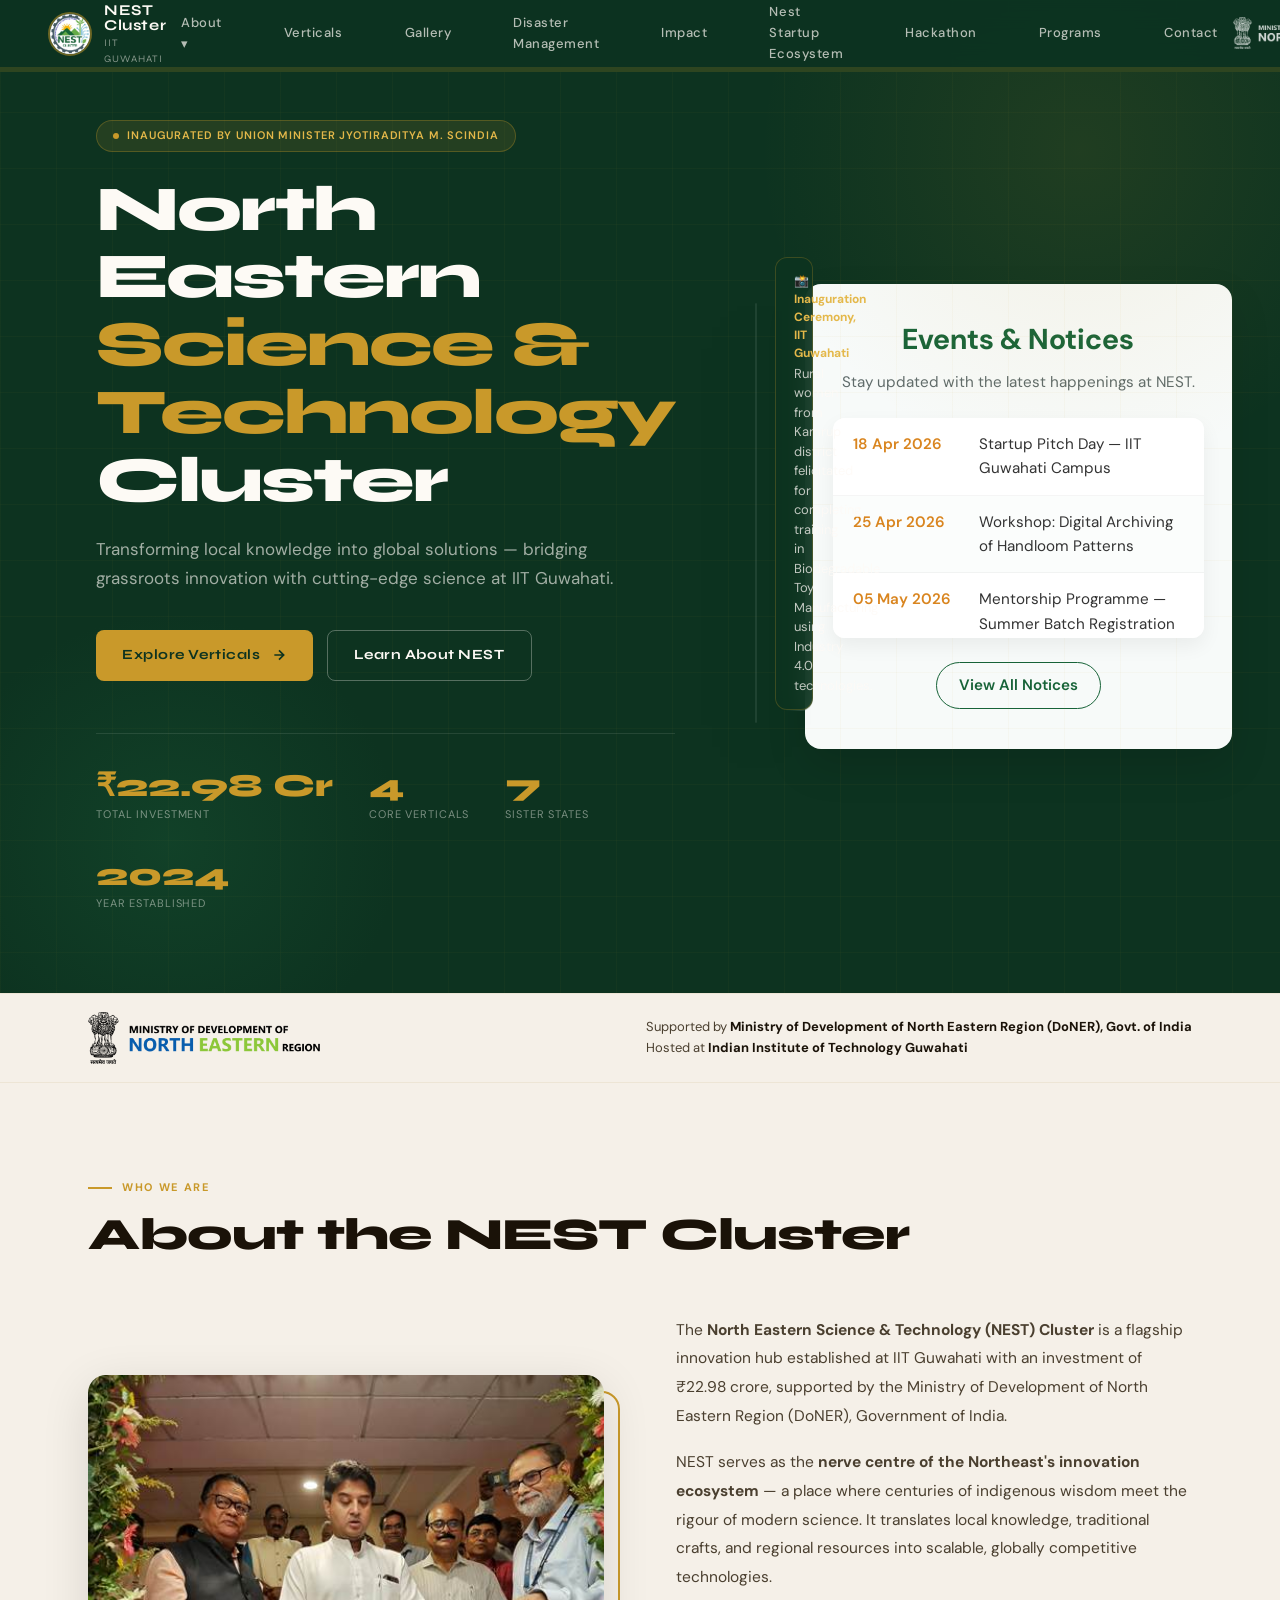
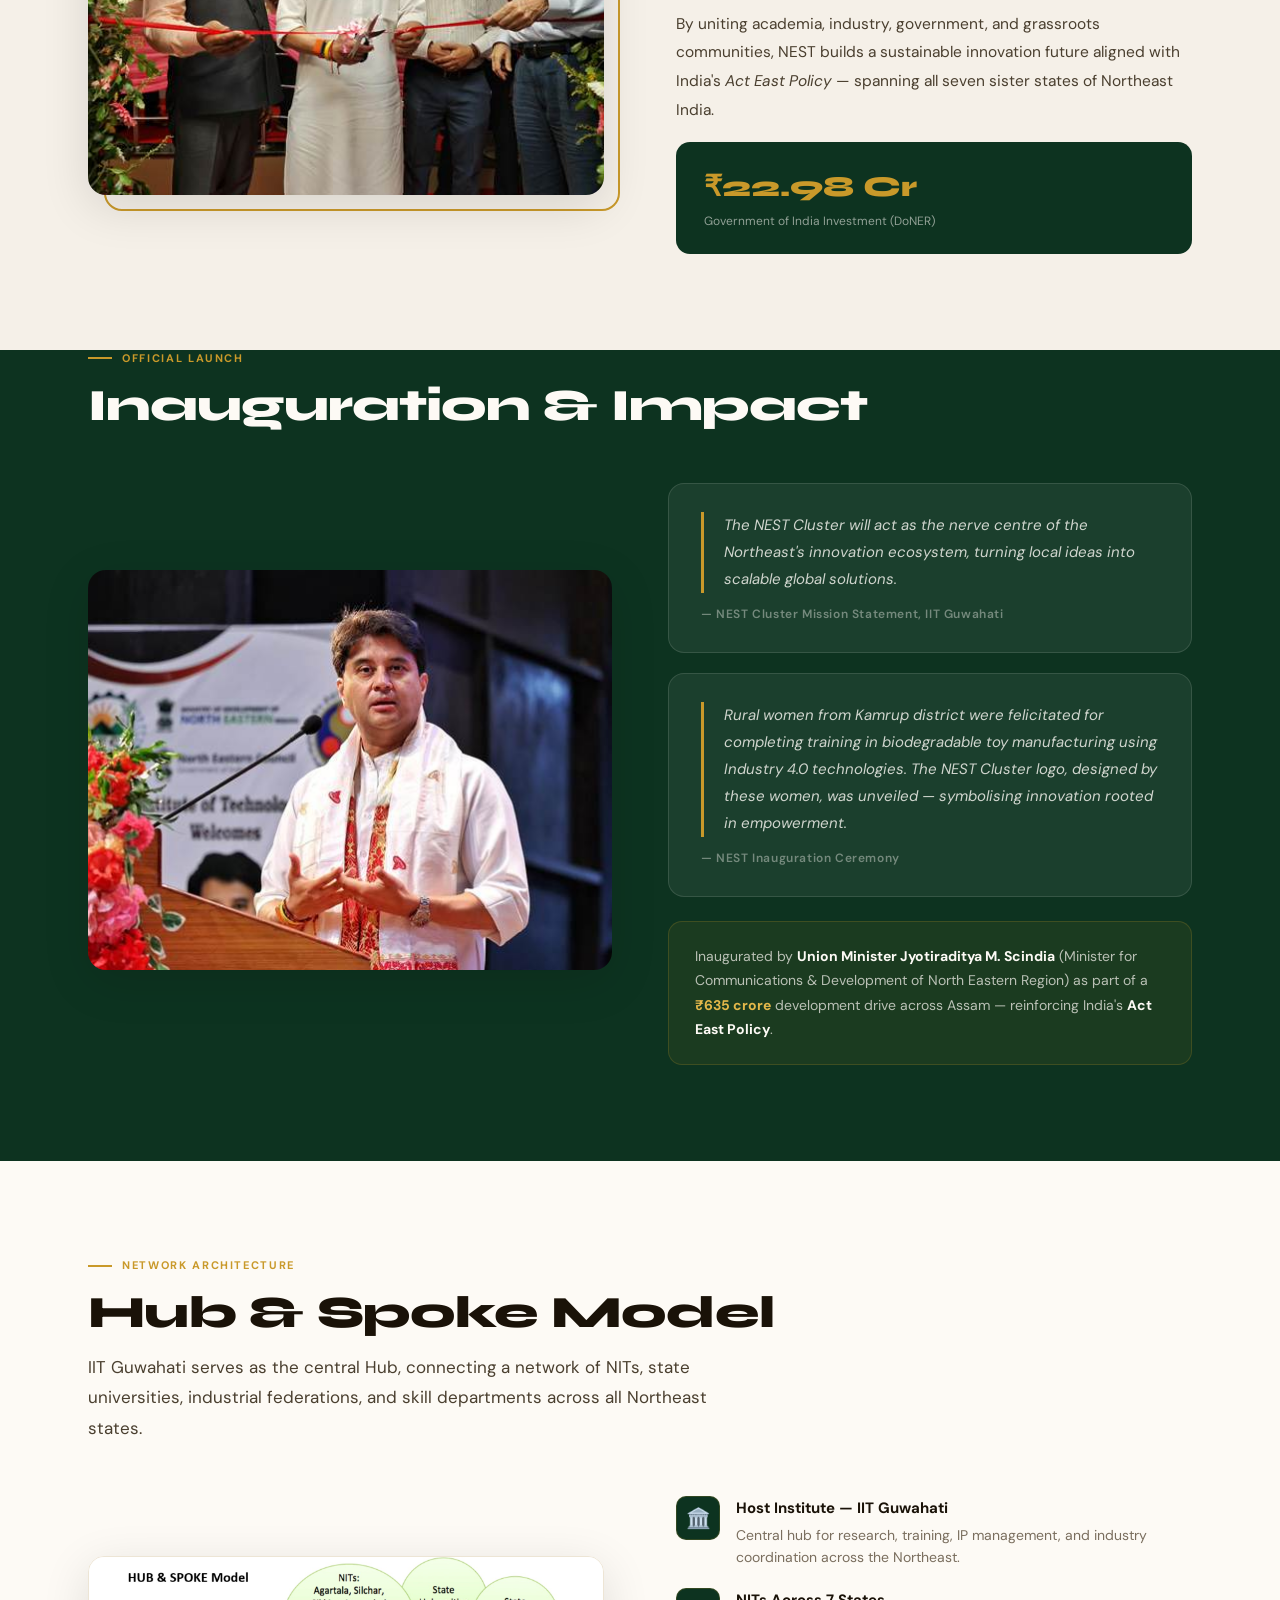
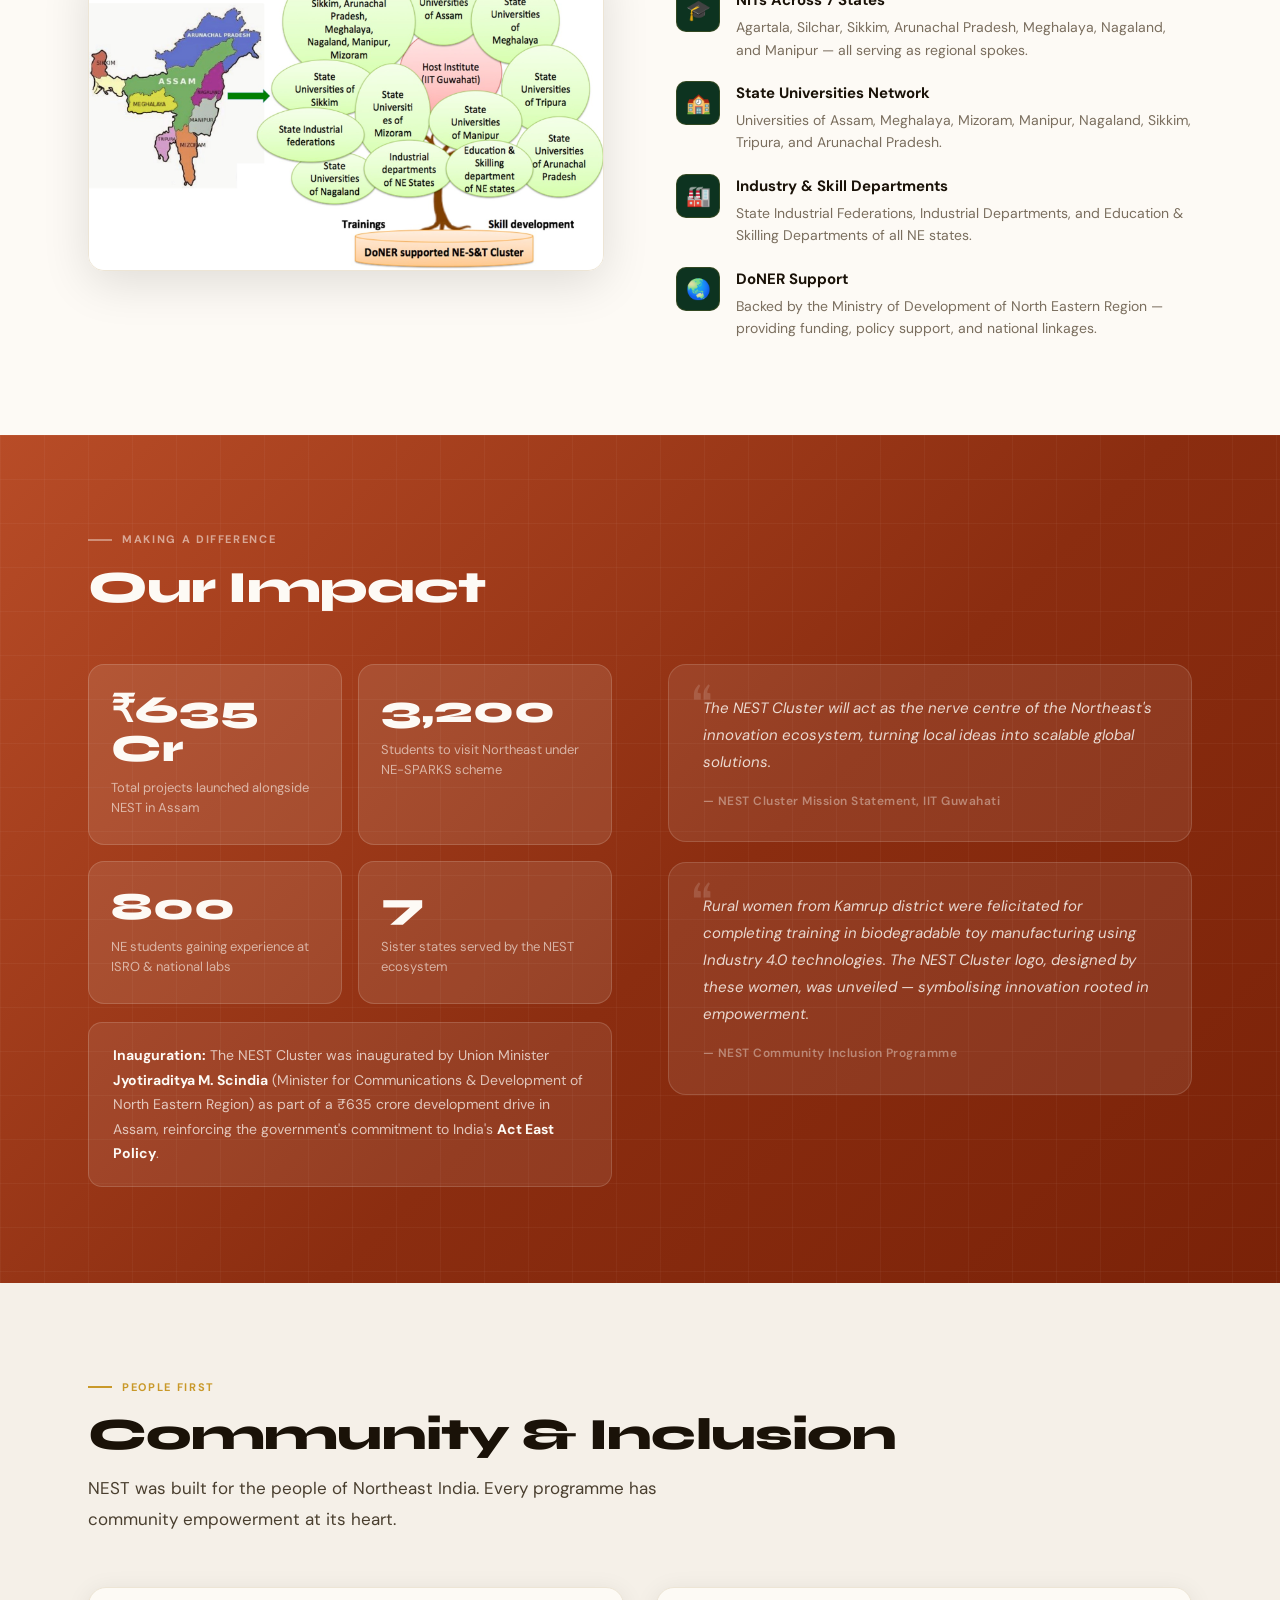
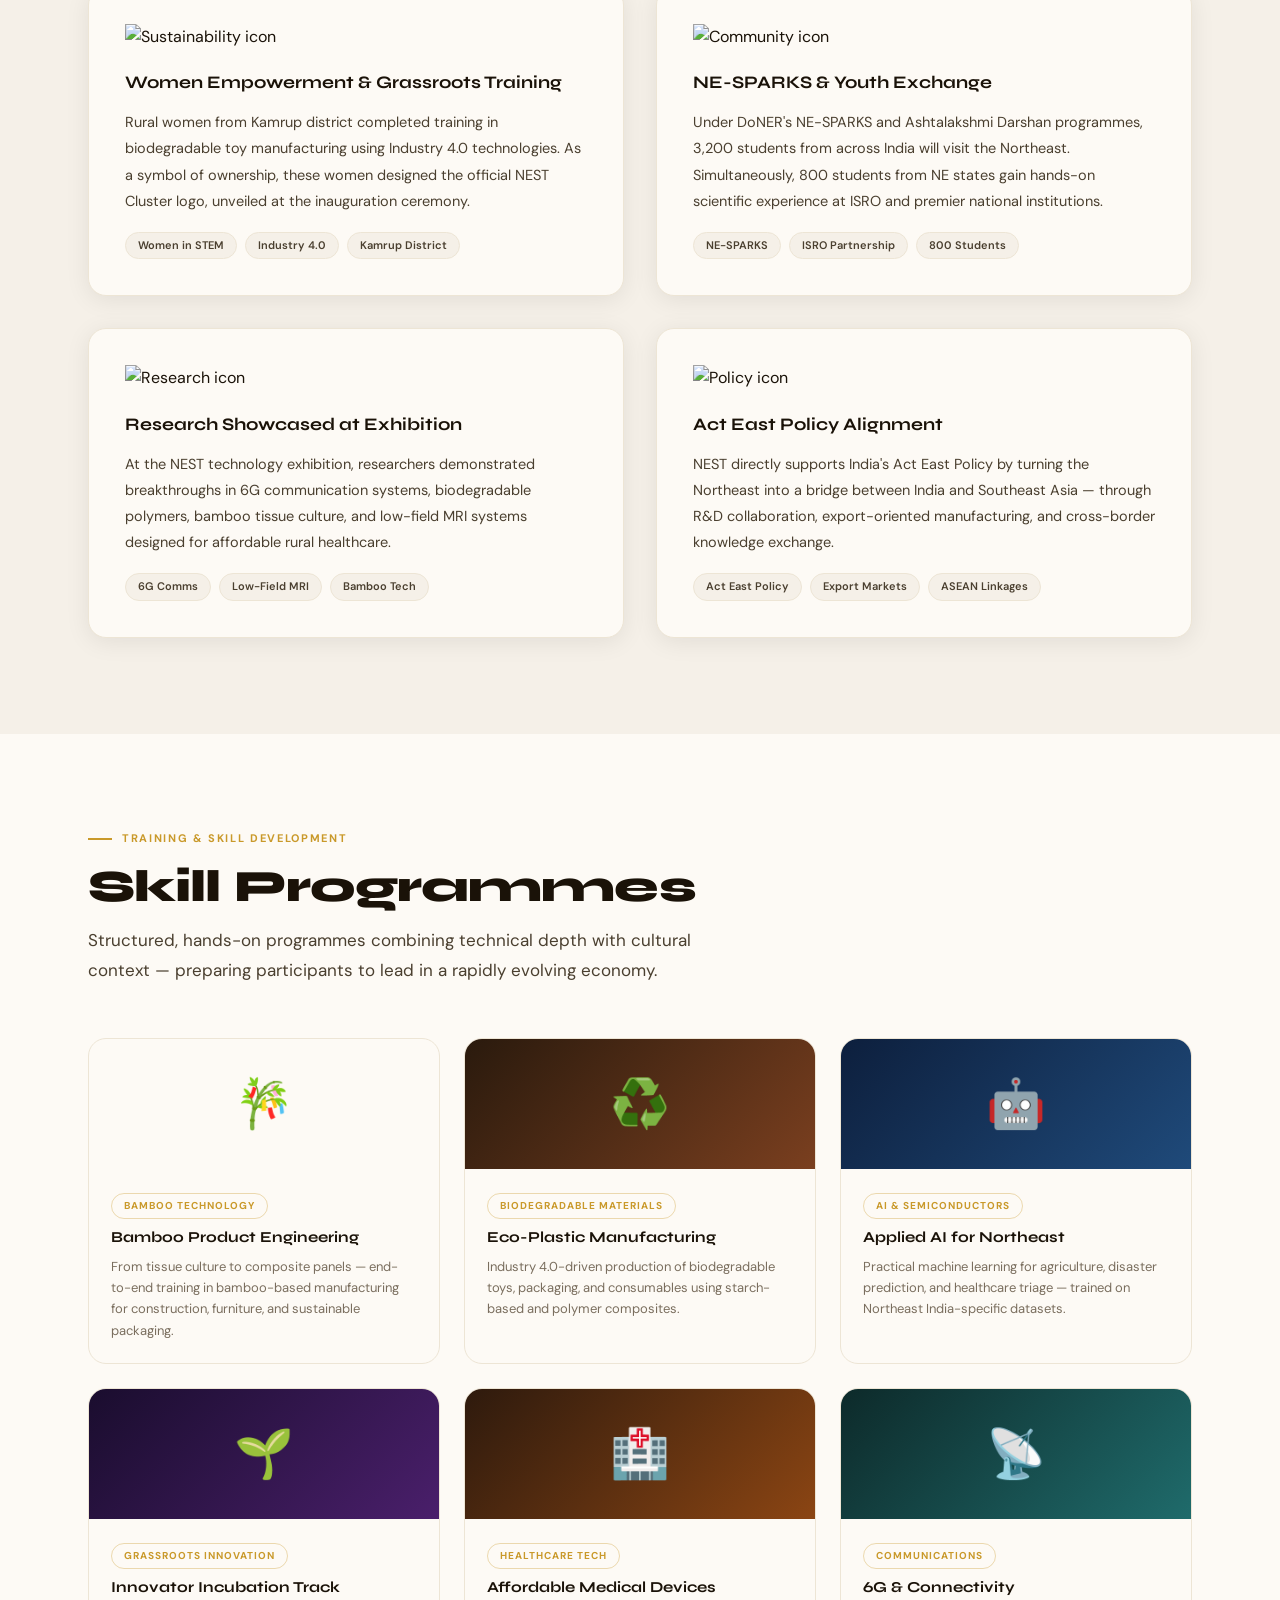
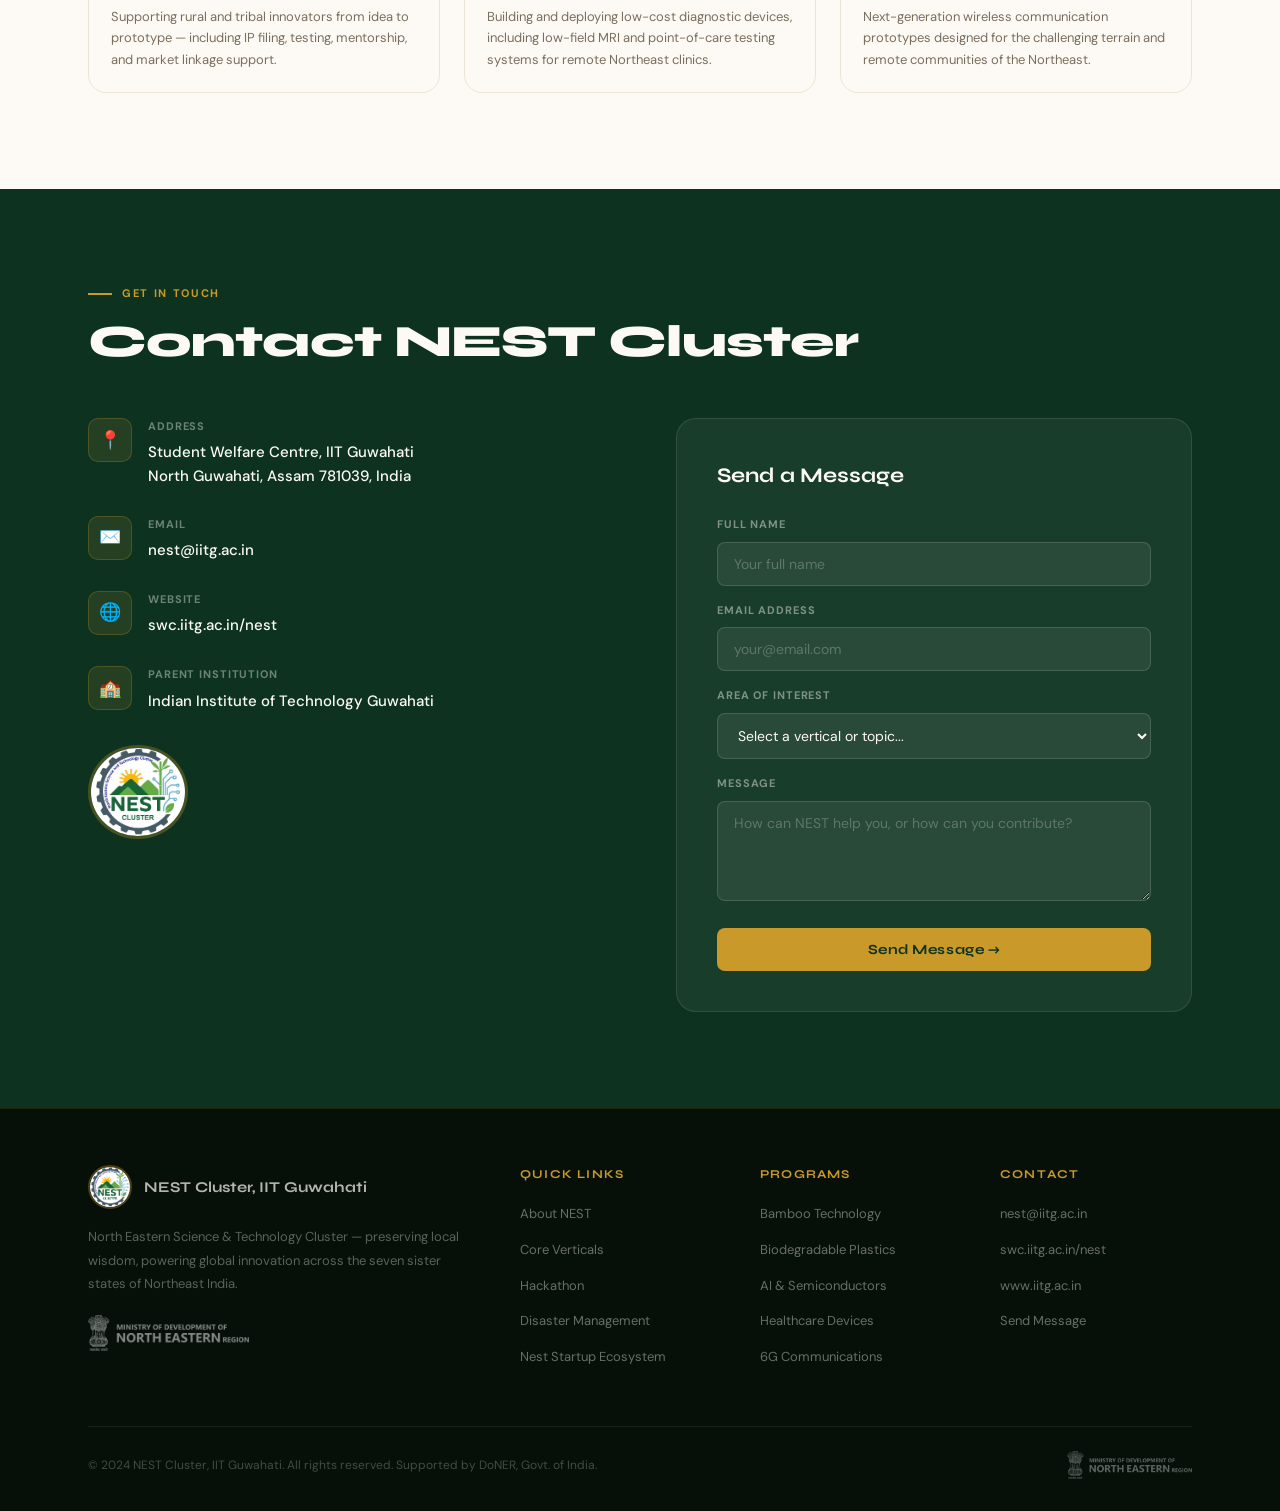
==== commit 34820fcc: "Update index.html" ====
--- a/index.html
+++ b/index.html
@@ -8,9 +8,7 @@
 
   <link rel="preconnect" href="https://fonts.googleapis.com"/>
   <link href="https://fonts.googleapis.com/css2?family=Syne:wght@400;500;600;700;800&family=DM+Sans:ital,wght@0,300;0,400;0,500;1,300&display=swap" rel="stylesheet"/>
-
   <link rel="icon" type="image/jpeg" href="logo.jpg"/>
-
   <link rel="stylesheet" href="style.css"/>
 </head>
 <body>
@@ -116,6 +114,7 @@
     </div>
         
 
+
     <div class="hero-image-panel">
       <img src="Images/hero-bg.jpg" alt="Rural women felicitated at NEST Cluster inauguration by Union Minister Jyotiraditya M. Scindia" class="hero-inauguration-img"/>
       <div class="hero-img-caption">
@@ -123,7 +122,7 @@
         Rural women from Kamrup district felicitated for completing training in Biodegradable Toy Manufacturing using Industry 4.0 technologies.
       </div>
     </div>
-    
+  </div>
         <section id="events-notices">
             <h2 style="color: #176338;">Events & Notices</h2>
             <p class="section-subtitle">Stay updated with the latest happenings at NEST.</p>
@@ -158,10 +157,7 @@
             </div>
             <a href="notices.html" class="primary-outline-btn">View All Notices</a>
         </section>
-
-  </div>
-</section>
-
+</section>
 
 <div class="ministry-bar">
   <div class="container">
@@ -482,7 +478,7 @@
     </div>
 
     <div class="contact-grid">
-      <!-- Contact Info -->
+
       <div>
         <div class="contact-item reveal">
           <div class="contact-item-icon">📍</div>
